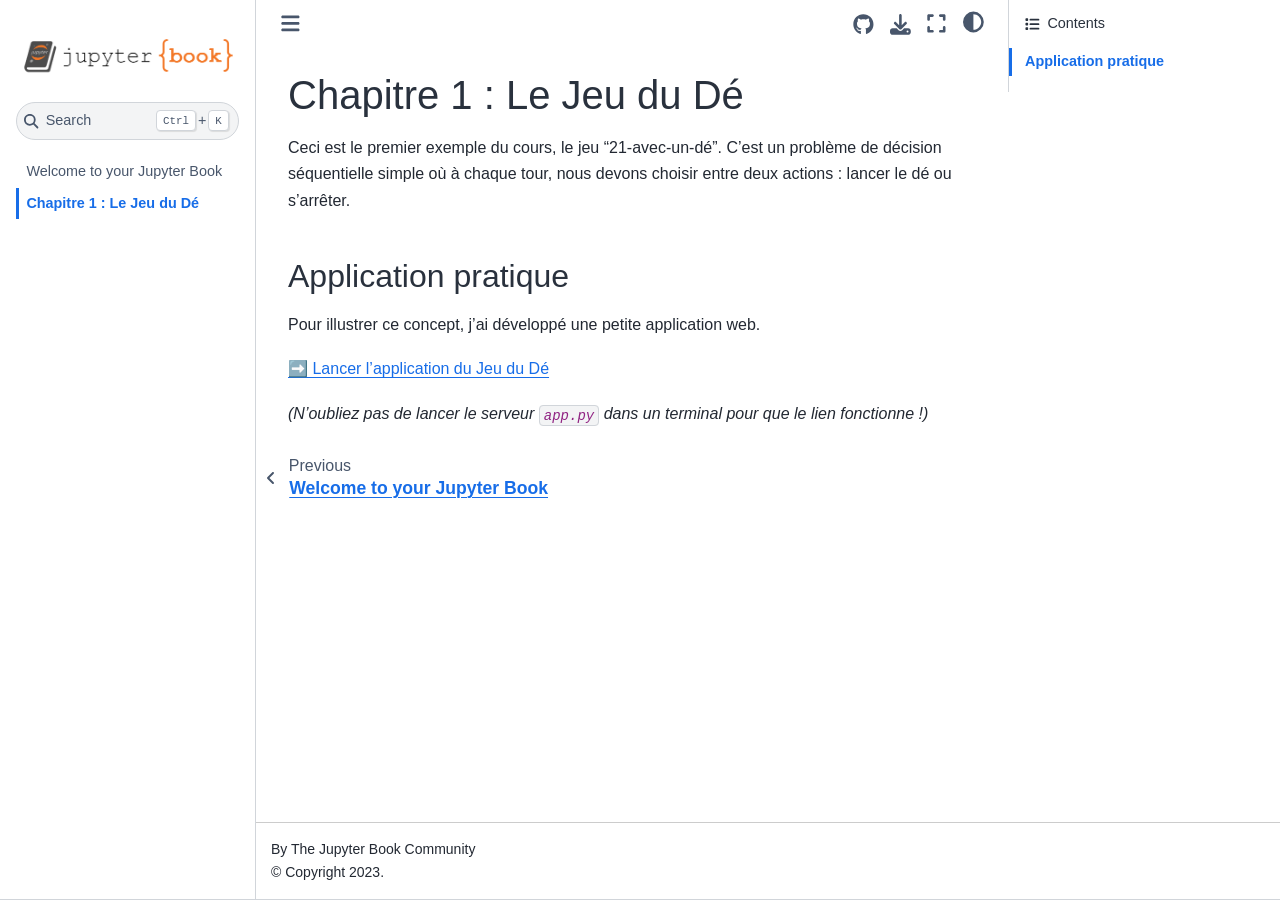
==== jupyter_book/_build/html/ch01_jeu_de.html @ ad7c7693 "Jupyter Book: Configuration et rédaction de l'introduction" ====
<!DOCTYPE html>


<html lang="en" data-content_root="./" >

  <head>
    <meta charset="utf-8" />
    <meta name="viewport" content="width=device-width, initial-scale=1.0" /><meta name="viewport" content="width=device-width, initial-scale=1" />

    <title>Chapitre 1 : Le Jeu du Dé &#8212; My sample book</title>
  
  
  
  <script data-cfasync="false">
    document.documentElement.dataset.mode = localStorage.getItem("mode") || "";
    document.documentElement.dataset.theme = localStorage.getItem("theme") || "";
  </script>
  
  <!-- Loaded before other Sphinx assets -->
  <link href="_static/styles/theme.css?digest=dfe6caa3a7d634c4db9b" rel="stylesheet" />
<link href="_static/styles/bootstrap.css?digest=dfe6caa3a7d634c4db9b" rel="stylesheet" />
<link href="_static/styles/pydata-sphinx-theme.css?digest=dfe6caa3a7d634c4db9b" rel="stylesheet" />

  
  <link href="_static/vendor/fontawesome/6.5.2/css/all.min.css?digest=dfe6caa3a7d634c4db9b" rel="stylesheet" />
  <link rel="preload" as="font" type="font/woff2" crossorigin href="_static/vendor/fontawesome/6.5.2/webfonts/fa-solid-900.woff2" />
<link rel="preload" as="font" type="font/woff2" crossorigin href="_static/vendor/fontawesome/6.5.2/webfonts/fa-brands-400.woff2" />
<link rel="preload" as="font" type="font/woff2" crossorigin href="_static/vendor/fontawesome/6.5.2/webfonts/fa-regular-400.woff2" />

    <link rel="stylesheet" type="text/css" href="_static/pygments.css?v=03e43079" />
    <link rel="stylesheet" type="text/css" href="_static/styles/sphinx-book-theme.css?v=eba8b062" />
    <link rel="stylesheet" type="text/css" href="_static/togglebutton.css?v=13237357" />
    <link rel="stylesheet" type="text/css" href="_static/copybutton.css?v=76b2166b" />
    <link rel="stylesheet" type="text/css" href="_static/mystnb.8ecb98da25f57f5357bf6f572d296f466b2cfe2517ffebfabe82451661e28f02.css?v=6644e6bb" />
    <link rel="stylesheet" type="text/css" href="_static/sphinx-thebe.css?v=4fa983c6" />
    <link rel="stylesheet" type="text/css" href="_static/sphinx-design.min.css?v=95c83b7e" />
  
  <!-- Pre-loaded scripts that we'll load fully later -->
  <link rel="preload" as="script" href="_static/scripts/bootstrap.js?digest=dfe6caa3a7d634c4db9b" />
<link rel="preload" as="script" href="_static/scripts/pydata-sphinx-theme.js?digest=dfe6caa3a7d634c4db9b" />
  <script src="_static/vendor/fontawesome/6.5.2/js/all.min.js?digest=dfe6caa3a7d634c4db9b"></script>

    <script src="_static/documentation_options.js?v=9eb32ce0"></script>
    <script src="_static/doctools.js?v=9a2dae69"></script>
    <script src="_static/sphinx_highlight.js?v=dc90522c"></script>
    <script src="_static/clipboard.min.js?v=a7894cd8"></script>
    <script src="_static/copybutton.js?v=f281be69"></script>
    <script src="_static/scripts/sphinx-book-theme.js?v=887ef09a"></script>
    <script>let toggleHintShow = 'Click to show';</script>
    <script>let toggleHintHide = 'Click to hide';</script>
    <script>let toggleOpenOnPrint = 'true';</script>
    <script src="_static/togglebutton.js?v=4a39c7ea"></script>
    <script>var togglebuttonSelector = '.toggle, .admonition.dropdown';</script>
    <script src="_static/design-tabs.js?v=f930bc37"></script>
    <script>const THEBE_JS_URL = "https://unpkg.com/thebe@0.8.2/lib/index.js"; const thebe_selector = ".thebe,.cell"; const thebe_selector_input = "pre"; const thebe_selector_output = ".output, .cell_output"</script>
    <script async="async" src="_static/sphinx-thebe.js?v=c100c467"></script>
    <script>var togglebuttonSelector = '.toggle, .admonition.dropdown';</script>
    <script>const THEBE_JS_URL = "https://unpkg.com/thebe@0.8.2/lib/index.js"; const thebe_selector = ".thebe,.cell"; const thebe_selector_input = "pre"; const thebe_selector_output = ".output, .cell_output"</script>
    <script>DOCUMENTATION_OPTIONS.pagename = 'ch01_jeu_de';</script>
    <link rel="index" title="Index" href="genindex.html" />
    <link rel="search" title="Search" href="search.html" />
    <link rel="prev" title="Welcome to your Jupyter Book" href="intro.html" />
  <meta name="viewport" content="width=device-width, initial-scale=1"/>
  <meta name="docsearch:language" content="en"/>
  </head>
  
  
  <body data-bs-spy="scroll" data-bs-target=".bd-toc-nav" data-offset="180" data-bs-root-margin="0px 0px -60%" data-default-mode="">

  
  
  <div id="pst-skip-link" class="skip-link d-print-none"><a href="#main-content">Skip to main content</a></div>
  
  <div id="pst-scroll-pixel-helper"></div>
  
  <button type="button" class="btn rounded-pill" id="pst-back-to-top">
    <i class="fa-solid fa-arrow-up"></i>Back to top</button>

  
  <input type="checkbox"
          class="sidebar-toggle"
          id="pst-primary-sidebar-checkbox"/>
  <label class="overlay overlay-primary" for="pst-primary-sidebar-checkbox"></label>
  
  <input type="checkbox"
          class="sidebar-toggle"
          id="pst-secondary-sidebar-checkbox"/>
  <label class="overlay overlay-secondary" for="pst-secondary-sidebar-checkbox"></label>
  
  <div class="search-button__wrapper">
    <div class="search-button__overlay"></div>
    <div class="search-button__search-container">
<form class="bd-search d-flex align-items-center"
      action="search.html"
      method="get">
  <i class="fa-solid fa-magnifying-glass"></i>
  <input type="search"
         class="form-control"
         name="q"
         id="search-input"
         placeholder="Search this book..."
         aria-label="Search this book..."
         autocomplete="off"
         autocorrect="off"
         autocapitalize="off"
         spellcheck="false"/>
  <span class="search-button__kbd-shortcut"><kbd class="kbd-shortcut__modifier">Ctrl</kbd>+<kbd>K</kbd></span>
</form></div>
  </div>

  <div class="pst-async-banner-revealer d-none">
  <aside id="bd-header-version-warning" class="d-none d-print-none" aria-label="Version warning"></aside>
</div>

  
    <header class="bd-header navbar navbar-expand-lg bd-navbar d-print-none">
    </header>
  

  <div class="bd-container">
    <div class="bd-container__inner bd-page-width">
      
      
      
      <div class="bd-sidebar-primary bd-sidebar">
        

  
  <div class="sidebar-header-items sidebar-primary__section">
    
    
    
    
  </div>
  
    <div class="sidebar-primary-items__start sidebar-primary__section">
        <div class="sidebar-primary-item">

  
    
  

<a class="navbar-brand logo" href="intro.html">
  
  
  
  
  
    
    
      
    
    
    <img src="_static/logo.png" class="logo__image only-light" alt="My sample book - Home"/>
    <script>document.write(`<img src="_static/logo.png" class="logo__image only-dark" alt="My sample book - Home"/>`);</script>
  
  
</a></div>
        <div class="sidebar-primary-item">

 <script>
 document.write(`
   <button class="btn search-button-field search-button__button" title="Search" aria-label="Search" data-bs-placement="bottom" data-bs-toggle="tooltip">
    <i class="fa-solid fa-magnifying-glass"></i>
    <span class="search-button__default-text">Search</span>
    <span class="search-button__kbd-shortcut"><kbd class="kbd-shortcut__modifier">Ctrl</kbd>+<kbd class="kbd-shortcut__modifier">K</kbd></span>
   </button>
 `);
 </script></div>
        <div class="sidebar-primary-item"><nav class="bd-links bd-docs-nav" aria-label="Main">
    <div class="bd-toc-item navbar-nav active">
        
        <ul class="nav bd-sidenav bd-sidenav__home-link">
            <li class="toctree-l1">
                <a class="reference internal" href="intro.html">
                    Welcome to your Jupyter Book
                </a>
            </li>
        </ul>
        <ul class="current nav bd-sidenav">
<li class="toctree-l1 current active"><a class="current reference internal" href="#">Chapitre 1 : Le Jeu du Dé</a></li>
</ul>

    </div>
</nav></div>
    </div>
  
  
  <div class="sidebar-primary-items__end sidebar-primary__section">
  </div>
  
  <div id="rtd-footer-container"></div>


      </div>
      
      <main id="main-content" class="bd-main" role="main">
        
        

<div class="sbt-scroll-pixel-helper"></div>

          <div class="bd-content">
            <div class="bd-article-container">
              
              <div class="bd-header-article d-print-none">
<div class="header-article-items header-article__inner">
  
    <div class="header-article-items__start">
      
        <div class="header-article-item"><button class="sidebar-toggle primary-toggle btn btn-sm" title="Toggle primary sidebar" data-bs-placement="bottom" data-bs-toggle="tooltip">
  <span class="fa-solid fa-bars"></span>
</button></div>
      
    </div>
  
  
    <div class="header-article-items__end">
      
        <div class="header-article-item">

<div class="article-header-buttons">





<div class="dropdown dropdown-source-buttons">
  <button class="btn dropdown-toggle" type="button" data-bs-toggle="dropdown" aria-expanded="false" aria-label="Source repositories">
    <i class="fab fa-github"></i>
  </button>
  <ul class="dropdown-menu">
      
      
      
      <li><a href="https://github.com/executablebooks/jupyter-book" target="_blank"
   class="btn btn-sm btn-source-repository-button dropdown-item"
   title="Source repository"
   data-bs-placement="left" data-bs-toggle="tooltip"
>
  

<span class="btn__icon-container">
  <i class="fab fa-github"></i>
  </span>
<span class="btn__text-container">Repository</span>
</a>
</li>
      
      
      
      
      <li><a href="https://github.com/executablebooks/jupyter-book/issues/new?title=Issue%20on%20page%20%2Fch01_jeu_de.html&body=Your%20issue%20content%20here." target="_blank"
   class="btn btn-sm btn-source-issues-button dropdown-item"
   title="Open an issue"
   data-bs-placement="left" data-bs-toggle="tooltip"
>
  

<span class="btn__icon-container">
  <i class="fas fa-lightbulb"></i>
  </span>
<span class="btn__text-container">Open issue</span>
</a>
</li>
      
  </ul>
</div>






<div class="dropdown dropdown-download-buttons">
  <button class="btn dropdown-toggle" type="button" data-bs-toggle="dropdown" aria-expanded="false" aria-label="Download this page">
    <i class="fas fa-download"></i>
  </button>
  <ul class="dropdown-menu">
      
      
      
      <li><a href="_sources/ch01_jeu_de.md" target="_blank"
   class="btn btn-sm btn-download-source-button dropdown-item"
   title="Download source file"
   data-bs-placement="left" data-bs-toggle="tooltip"
>
  

<span class="btn__icon-container">
  <i class="fas fa-file"></i>
  </span>
<span class="btn__text-container">.md</span>
</a>
</li>
      
      
      
      
      <li>
<button onclick="window.print()"
  class="btn btn-sm btn-download-pdf-button dropdown-item"
  title="Print to PDF"
  data-bs-placement="left" data-bs-toggle="tooltip"
>
  

<span class="btn__icon-container">
  <i class="fas fa-file-pdf"></i>
  </span>
<span class="btn__text-container">.pdf</span>
</button>
</li>
      
  </ul>
</div>




<button onclick="toggleFullScreen()"
  class="btn btn-sm btn-fullscreen-button"
  title="Fullscreen mode"
  data-bs-placement="bottom" data-bs-toggle="tooltip"
>
  

<span class="btn__icon-container">
  <i class="fas fa-expand"></i>
  </span>

</button>



<script>
document.write(`
  <button class="btn btn-sm nav-link pst-navbar-icon theme-switch-button" title="light/dark" aria-label="light/dark" data-bs-placement="bottom" data-bs-toggle="tooltip">
    <i class="theme-switch fa-solid fa-sun fa-lg" data-mode="light"></i>
    <i class="theme-switch fa-solid fa-moon fa-lg" data-mode="dark"></i>
    <i class="theme-switch fa-solid fa-circle-half-stroke fa-lg" data-mode="auto"></i>
  </button>
`);
</script>


<script>
document.write(`
  <button class="btn btn-sm pst-navbar-icon search-button search-button__button" title="Search" aria-label="Search" data-bs-placement="bottom" data-bs-toggle="tooltip">
    <i class="fa-solid fa-magnifying-glass fa-lg"></i>
  </button>
`);
</script>
<button class="sidebar-toggle secondary-toggle btn btn-sm" title="Toggle secondary sidebar" data-bs-placement="bottom" data-bs-toggle="tooltip">
    <span class="fa-solid fa-list"></span>
</button>
</div></div>
      
    </div>
  
</div>
</div>
              
              

<div id="jb-print-docs-body" class="onlyprint">
    <h1>Chapitre 1 : Le Jeu du Dé</h1>
    <!-- Table of contents -->
    <div id="print-main-content">
        <div id="jb-print-toc">
            
            <div>
                <h2> Contents </h2>
            </div>
            <nav aria-label="Page">
                <ul class="visible nav section-nav flex-column">
<li class="toc-h2 nav-item toc-entry"><a class="reference internal nav-link" href="#application-pratique">Application pratique</a></li>
</ul>
            </nav>
        </div>
    </div>
</div>

              
                
<div id="searchbox"></div>
                <article class="bd-article">
                  
  <section class="tex2jax_ignore mathjax_ignore" id="chapitre-1-le-jeu-du-de">
<h1>Chapitre 1 : Le Jeu du Dé<a class="headerlink" href="#chapitre-1-le-jeu-du-de" title="Link to this heading">#</a></h1>
<p>Ceci est le premier exemple du cours, le jeu “21-avec-un-dé”. C’est un problème de décision séquentielle simple où à chaque tour, nous devons choisir entre deux actions : lancer le dé ou s’arrêter.</p>
<section id="application-pratique">
<h2>Application pratique<a class="headerlink" href="#application-pratique" title="Link to this heading">#</a></h2>
<p>Pour illustrer ce concept, j’ai développé une petite application web.</p>
<p><a class="reference external" href="http://127.0.0.1:5000">➡️ Lancer l’application du Jeu du Dé</a></p>
<p><em>(N’oubliez pas de lancer le serveur <code class="docutils literal notranslate"><span class="pre">app.py</span></code> dans un terminal pour que le lien fonctionne !)</em></p>
</section>
</section>

    <script type="text/x-thebe-config">
    {
        requestKernel: true,
        binderOptions: {
            repo: "binder-examples/jupyter-stacks-datascience",
            ref: "master",
        },
        codeMirrorConfig: {
            theme: "abcdef",
            mode: "python"
        },
        kernelOptions: {
            name: "python3",
            path: "./."
        },
        predefinedOutput: true
    }
    </script>
    <script>kernelName = 'python3'</script>

                </article>
              

              
              
              
              
                <footer class="prev-next-footer d-print-none">
                  
<div class="prev-next-area">
    <a class="left-prev"
       href="intro.html"
       title="previous page">
      <i class="fa-solid fa-angle-left"></i>
      <div class="prev-next-info">
        <p class="prev-next-subtitle">previous</p>
        <p class="prev-next-title">Welcome to your Jupyter Book</p>
      </div>
    </a>
</div>
                </footer>
              
            </div>
            
            
              
                <div class="bd-sidebar-secondary bd-toc"><div class="sidebar-secondary-items sidebar-secondary__inner">


  <div class="sidebar-secondary-item">
  <div class="page-toc tocsection onthispage">
    <i class="fa-solid fa-list"></i> Contents
  </div>
  <nav class="bd-toc-nav page-toc">
    <ul class="visible nav section-nav flex-column">
<li class="toc-h2 nav-item toc-entry"><a class="reference internal nav-link" href="#application-pratique">Application pratique</a></li>
</ul>
  </nav></div>

</div></div>
              
            
          </div>
          <footer class="bd-footer-content">
            
<div class="bd-footer-content__inner container">
  
  <div class="footer-item">
    
<p class="component-author">
By The Jupyter Book Community
</p>

  </div>
  
  <div class="footer-item">
    

  <p class="copyright">
    
      © Copyright 2023.
      <br/>
    
  </p>

  </div>
  
  <div class="footer-item">
    
  </div>
  
  <div class="footer-item">
    
  </div>
  
</div>
          </footer>
        

      </main>
    </div>
  </div>
  
  <!-- Scripts loaded after <body> so the DOM is not blocked -->
  <script src="_static/scripts/bootstrap.js?digest=dfe6caa3a7d634c4db9b"></script>
<script src="_static/scripts/pydata-sphinx-theme.js?digest=dfe6caa3a7d634c4db9b"></script>

  <footer class="bd-footer">
  </footer>
  </body>
</html>
---- jupyter_book/_build/html/_static/styles/theme.css ----
/* Provided by Sphinx's 'basic' theme, and included in the final set of assets */
@import "../basic.css";
---- jupyter_book/_build/html/_static/styles/pydata-sphinx-theme.css ----
html{--pst-header-height:4rem;--pst-header-article-height:calc(var(--pst-header-height)*2/3);--pst-sidebar-secondary:17rem;--pst-font-size-base:1rem;--pst-font-size-h1:2.5rem;--pst-font-size-h2:2rem;--pst-font-size-h3:1.75rem;--pst-font-size-h4:1.5rem;--pst-font-size-h5:1.25rem;--pst-font-size-h6:1.1rem;--pst-font-size-milli:0.9rem;--pst-sidebar-font-size:0.9rem;--pst-sidebar-font-size-mobile:1.1rem;--pst-sidebar-header-font-size:1.2rem;--pst-sidebar-header-font-weight:600;--pst-admonition-font-weight-heading:600;--pst-font-weight-caption:300;--pst-font-weight-heading:400;--pst-font-family-base-system:-apple-system,"BlinkMacSystemFont","Segoe UI","Helvetica Neue","Arial",sans-serif,"Apple Color Emoji","Segoe UI Emoji","Segoe UI Symbol";--pst-font-family-monospace-system:"SFMono-Regular","Menlo","Consolas","Monaco","Liberation Mono","Lucida Console",monospace;--pst-font-family-base:var(--pst-font-family-base-system);--pst-font-family-heading:var(--pst-font-family-base-system);--pst-font-family-monospace:var(--pst-font-family-monospace-system);--pst-font-size-icon:1.5rem;--pst-icon-check-circle:"";--pst-icon-info-circle:"";--pst-icon-exclamation-triangle:"";--pst-icon-exclamation-circle:"";--pst-icon-times-circle:"";--pst-icon-lightbulb:"";--pst-icon-download:"";--pst-icon-angle-left:"";--pst-icon-angle-right:"";--pst-icon-external-link:"";--pst-icon-search-minus:"";--pst-icon-github:"";--pst-icon-gitlab:"";--pst-icon-share:"";--pst-icon-bell:"";--pst-icon-pencil:"";--pst-breadcrumb-divider:"";--pst-icon-admonition-default:var(--pst-icon-bell);--pst-icon-admonition-note:var(--pst-icon-info-circle);--pst-icon-admonition-attention:var(--pst-icon-exclamation-circle);--pst-icon-admonition-caution:var(--pst-icon-exclamation-triangle);--pst-icon-admonition-warning:var(--pst-icon-exclamation-triangle);--pst-icon-admonition-danger:var(--pst-icon-exclamation-triangle);--pst-icon-admonition-error:var(--pst-icon-times-circle);--pst-icon-admonition-hint:var(--pst-icon-lightbulb);--pst-icon-admonition-tip:var(--pst-icon-lightbulb);--pst-icon-admonition-important:var(--pst-icon-exclamation-circle);--pst-icon-admonition-seealso:var(--pst-icon-share);--pst-icon-admonition-todo:var(--pst-icon-pencil);--pst-icon-versionmodified-default:var(--pst-icon-exclamation-circle);--pst-icon-versionmodified-added:var(--pst-icon-exclamation-circle);--pst-icon-versionmodified-changed:var(--pst-icon-exclamation-circle);--pst-icon-versionmodified-deprecated:var(--pst-icon-exclamation-circle);font-size:var(--pst-font-size-base);scroll-padding-top:calc(var(--pst-header-height) + 1rem)}body{background-color:var(--pst-color-background);color:var(--pst-color-text-base);display:flex;flex-direction:column;font-family:var(--pst-font-family-base);font-weight:400;line-height:1.65;min-height:100vh}body::-webkit-scrollbar-track{background-color:var(--pst-color-background)}p{font-size:1em;margin-bottom:1.15rem}p.rubric{border-bottom:1px solid var(--pst-color-border)}p.centered{text-align:center}a{word-wrap:break-word;color:var(--pst-color-link);text-decoration:underline;text-decoration-thickness:max(1px,.0625rem);text-underline-offset:.1578em}a:hover{color:var(--pst-color-link-hover);text-decoration-skip-ink:none;text-decoration-thickness:max(3px,.1875rem,.12em)}a:active,a:visited{color:var(--pst-color-link)}a:visited:hover{color:var(--pst-color-link-hover)}a.headerlink{color:var(--pst-color-secondary);font-size:.8em;margin-left:.2em;opacity:.7;padding:0 4px;text-decoration:none;transition:all .2s ease-out;user-select:none}a.headerlink:hover{opacity:1}a.github:before,a.gitlab:before{color:var(--pst-color-text-muted);font:var(--fa-font-brands);margin-right:.25rem}a.github:before{content:var(--pst-icon-github)}a.gitlab:before{content:var(--pst-icon-gitlab)}h1,h2,h3,h4,h5,h6{font-family:var(--pst-font-family-heading);font-weight:var(--pst-font-weight-heading);line-height:1.15;margin:2.75rem 0 1.05rem}h1{font-size:var(--pst-font-size-h1);margin-top:0}h1,h2{color:var(--pst-heading-color)}h2{font-size:var(--pst-font-size-h2)}h3{font-size:var(--pst-font-size-h3)}h3,h4{color:var(--pst-heading-color)}h4{font-size:var(--pst-font-size-h4)}h5{font-size:var(--pst-font-size-h5)}h5,h6{color:var(--pst-color-text-base)}h6{font-size:var(--pst-font-size-h6)}.text_small,small{font-size:var(--pst-font-size-milli)}hr{border:0;border-top:1px solid var(--pst-color-border)}code,kbd,pre,samp{font-family:var(--pst-font-family-monospace)}kbd{background-color:var(--pst-color-on-background);color:var(--pst-color-text-muted)}kbd:not(.compound){border:1px solid var(--pst-color-border);box-shadow:1px 1px 1px var(--pst-color-shadow);margin:0 .1rem;padding:.1rem .4rem}code{color:var(--pst-color-inline-code)}pre{background-color:var(--pst-color-surface);border:1px solid var(--pst-color-border);border-radius:.25rem;color:var(--pst-color-text-base);line-height:1.2em;margin:1.5em 0;padding:1rem}pre .linenos{opacity:.8;padding-right:10px}#pst-back-to-top{background-color:var(--pst-color-secondary);border:none;color:var(--pst-color-secondary-text);display:none;left:50vw;position:fixed;top:90vh;transform:translate(-50%);z-index:1080}#pst-back-to-top .fa-arrow-up{margin-inline-end:.5em}#pst-back-to-top:hover{background-color:var(--pst-violet-600);color:var(--pst-color-link-hover);color:var(--pst-color-secondary-text);text-decoration:underline;text-decoration-skip-ink:none;text-decoration-thickness:max(1px,.0625rem);text-decoration-thickness:max(3px,.1875rem,.12em);text-decoration-thickness:1px;text-underline-offset:.1578em}#pst-back-to-top:focus-visible{box-shadow:none;outline:var(--pst-color-accent) solid .1875rem;outline-color:var(--pst-color-secondary);outline-offset:.1875rem}:focus-visible{box-shadow:none;outline:var(--pst-color-accent) solid .1875rem}.skip-link{background-color:var(--pst-color-warning);border-bottom:1px solid var(--pst-color-border);left:0;padding:.5rem;position:fixed;right:0;text-align:center;top:0;transform:translateY(-100%);transition:transform .15s ease-in-out;z-index:1055}.skip-link:focus-within{transform:translateY(0)}.skip-link a{color:var(--pst-color-warning-text)!important}.skip-link a:focus-visible{outline-color:#14181e}.bd-container{display:flex;flex-grow:1;justify-content:center}.bd-container .bd-container__inner{display:flex}.bd-page-width{width:100%}@media(min-width:960px){.bd-page-width{max-width:88rem}}.pst-async-banner-revealer{height:0;overflow:hidden;transition:height .3s ease-in-out}@media(prefers-reduced-motion){.pst-async-banner-revealer{transition:none}}#bd-header-version-warning,.bd-header-announcement{align-items:center;display:flex;justify-content:center;min-height:3rem;padding:.5rem 12.5%;position:relative;text-align:center;width:100%}@media(max-width:959.98px){#bd-header-version-warning,.bd-header-announcement{padding:.5rem 2%}}#bd-header-version-warning p,.bd-header-announcement p{font-weight:700;margin:0}#bd-header-version-warning a,.bd-header-announcement a{color:var(--pst-color-inline-code-links)}#bd-header-version-warning .pst-button-link-to-stable-version,.bd-header-announcement .pst-button-link-to-stable-version{background-color:var(--pst-color-danger);border-color:var(--pst-color-danger);border-radius:.25rem;box-shadow:0 .2rem .5rem var(--pst-color-shadow),0 0 .0625rem var(--pst-color-shadow)!important;color:var(--pst-color-danger-text)}#bd-header-version-warning .pst-button-link-to-stable-version:hover,.bd-header-announcement .pst-button-link-to-stable-version:hover{background-color:var(--pst-color-danger-highlight);border-color:var(--pst-color-danger-highlight);color:var(--pst-color-danger-text)}#bd-header-version-warning .pst-button-link-to-stable-version:focus-visible,.bd-header-announcement .pst-button-link-to-stable-version:focus-visible{outline:.1875rem solid var(--pst-color-danger);outline-offset:.1875rem}.bd-header-announcement{background-color:var(--pst-color-secondary-bg)}#bd-header-version-warning{background-color:var(--pst-color-danger-bg)}.bd-main{display:flex;flex-direction:column;flex-grow:1;min-width:0}.bd-main .bd-content{display:flex;height:100%;justify-content:center}.bd-main .bd-content .bd-article-container{display:flex;flex-direction:column;justify-content:start;max-width:60em;overflow-x:auto;padding:1rem;width:100%}@media(min-width:1200px){.bd-main .bd-content .bd-article-container .bd-article{padding-left:2rem;padding-top:1.5rem}}.bd-footer{border-top:1px solid var(--pst-color-border);width:100%}.bd-footer .bd-footer__inner{display:flex;flex-grow:1;margin:auto;padding:1rem}.bd-footer .footer-items__center,.bd-footer .footer-items__end,.bd-footer .footer-items__start{display:flex;flex-direction:column;flex-grow:1;gap:.5rem;justify-content:center}.bd-footer .footer-items__center{text-align:center}.bd-footer .footer-items__end{text-align:end}.bd-footer .footer-item p{margin-bottom:0}.bd-footer-article{margin-top:auto}.bd-footer-article .footer-article-items{display:flex;flex-direction:column}.bd-footer-content .footer-content-items{display:flex;flex-direction:column;margin-top:auto}.bd-header{background-color:var(--pst-color-on-background)!important;box-shadow:0 .125rem .25rem 0 var(--pst-color-shadow);justify-content:center;max-width:100vw;padding:0;position:sticky;top:0;width:100%;z-index:1030}.bd-header .bd-header__inner{align-items:center;display:flex;height:fit-content;padding-left:1rem;padding-right:1rem}.bd-header :focus-visible{border-radius:.125rem}.bd-header .navbar-item{align-items:center;display:flex;height:var(--pst-header-height);max-height:var(--pst-header-height)}.bd-header .navbar-header-items{display:none;flex-shrink:1}@media(min-width:960px){.bd-header .navbar-header-items{display:inherit;flex-grow:1;padding:0 0 0 .5rem}}.bd-header .navbar-header-items__center,.bd-header .navbar-header-items__end,.bd-header .navbar-header-items__start{align-items:center;display:flex;flex-flow:wrap;row-gap:0}.bd-header .navbar-header-items__center,.bd-header .navbar-header-items__end{column-gap:1rem}.bd-header .navbar-header-items__start{flex-shrink:0;gap:.5rem;margin-right:auto}.bd-header .navbar-header-items__end{justify-content:end}.bd-header ul.navbar-nav{display:flex}@media(min-width:960px){.bd-header ul.navbar-nav{align-items:baseline}}.bd-header ul.navbar-nav>li.nav-item{margin-inline:2px}.bd-header ul.navbar-nav>li.nav-item>.nav-link{color:var(--pst-color-text-muted);padding-inline:6px;position:relative}.bd-header ul.navbar-nav>li.nav-item>.nav-link:before{background-color:transparent;content:"";display:block;inset:0;bottom:calc(max(3px, .1875rem, .12em)*-1);margin:max(3px,.1875rem,.12em) 0;position:absolute}.bd-header ul.navbar-nav>li.nav-item>.nav-link:hover{color:var(--pst-color-secondary);text-decoration:none}.bd-header ul.navbar-nav>li.nav-item>.nav-link:hover:before{border-bottom:max(3px,.1875rem,.12em) solid var(--pst-color-secondary)}.bd-header ul.navbar-nav>li.nav-item>.nav-link:focus-visible{box-shadow:none;outline:3px solid var(--pst-color-accent);outline-offset:3px}.bd-header ul.navbar-nav>li.nav-item.current>.nav-link{color:var(--pst-color-primary)}.bd-header ul.navbar-nav>li.nav-item.current>.nav-link:before{border-bottom:3px solid var(--pst-color-primary)}.bd-header ul.navbar-nav>li.nav-item.dropdown{margin-inline:4px}.bd-header ul.navbar-nav>li.nav-item.dropdown button{padding-inline:8px}.bd-header ul.navbar-nav>li.nav-item.dropdown>.dropdown-toggle{border-radius:.125rem;color:var(--pst-color-text-muted)}.bd-header ul.navbar-nav>li.nav-item.dropdown>.dropdown-toggle:focus-visible{box-shadow:0 0 0 .1875rem var(--pst-color-accent)}.bd-header ul.navbar-nav>li.nav-item.dropdown>.dropdown-toggle:hover{box-shadow:0 0 0 .1875rem var(--pst-color-link-hover);color:var(--pst-color-text-base);text-decoration:none}.bd-header ul.navbar-nav li a.nav-link.dropdown-item{color:var(--pst-color-text-muted);text-decoration:none}.bd-header ul.navbar-nav li a.nav-link.dropdown-item:hover{color:var(--pst-color-link-hover);text-decoration:underline;text-decoration-skip-ink:none;text-decoration-thickness:max(1px,.0625rem);text-decoration-thickness:max(3px,.1875rem,.12em);text-underline-offset:.1578em}.bd-header ul.navbar-nav .dropdown button{border:none;display:unset}.bd-header ul.navbar-nav .dropdown button:hover{color:var(--pst-color-link-hover);text-decoration:underline;text-decoration-skip-ink:none;text-decoration-thickness:max(1px,.0625rem);text-decoration-thickness:max(3px,.1875rem,.12em);text-underline-offset:.1578em}.bd-header ul.navbar-nav .dropdown .dropdown-menu{background-color:var(--pst-color-on-background);border:1px solid var(--pst-color-border);box-shadow:0 0 .3rem .1rem var(--pst-color-shadow);margin:.5rem 0;min-width:20rem;padding:.5rem 0;z-index:1070}.bd-header ul.navbar-nav .dropdown .dropdown-menu .dropdown-item{padding:.25rem 1.5rem}.bd-header ul.navbar-nav .dropdown .dropdown-menu .dropdown-item:focus:not(:hover,:active){background-color:inherit}.bd-header ul.navbar-nav .dropdown .dropdown-menu .dropdown-item:focus-visible{z-index:10}.bd-header ul.navbar-nav .dropdown .dropdown-menu:not(.show){display:none}.bd-header button.sidebar-toggle{background-color:inherit;color:var(--pst-color-muted);font-size:var(--pst-font-size-icon);margin-bottom:0;padding:.5rem}.bd-header button.primary-toggle{margin-right:1rem}@media(min-width:960px){.bd-header button.primary-toggle{display:none}}.bd-header button.secondary-toggle{margin-left:1rem}@media(min-width:1200px){.bd-header button.secondary-toggle{display:none}}@media(min-width:960px){.navbar-center-items .navbar-item{display:inline-block}}.nav-link{transition:none}.nav-link:hover{color:var(--pst-color-link-hover);text-decoration:underline;text-decoration-skip-ink:none;text-decoration-thickness:max(1px,.0625rem);text-decoration-thickness:max(3px,.1875rem,.12em);text-underline-offset:.1578em}.nav-link.nav-external:after{content:var(--pst-icon-external-link);font:var(--fa-font-solid);font-size:.75em;margin-left:.3em}.bd-navbar-elements li.nav-item i{font-size:.7rem;padding-left:2px;vertical-align:middle}.navbar-persistent--mobile{margin-left:auto}@media(min-width:960px){.navbar-persistent--mobile{display:none}}.navbar-persistent--container{display:none}@media(min-width:960px){.navbar-persistent--container{display:flex}}.header-article__inner{display:flex;padding:0 .5rem}.header-article__inner .header-article-item{height:var(--pst-header-article-height);min-height:var(--pst-header-article-height)}.header-article__inner .header-article-items__end,.header-article__inner .header-article-items__start{align-items:start;display:flex;gap:.5rem}.header-article__inner .header-article-items__end{margin-left:auto}.bd-sidebar-primary{background-color:var(--pst-color-background);border-right:1px solid var(--pst-color-border);display:flex;flex:0 0 auto;flex-direction:column;font-size:var(--pst-sidebar-font-size-mobile);gap:1rem;max-height:calc(100vh - var(--pst-header-height));overflow-y:auto;padding:2rem 1rem 1rem;position:sticky;top:var(--pst-header-height);width:25%}@media(min-width:960px){.bd-sidebar-primary{font-size:var(--pst-sidebar-font-size)}}.bd-sidebar-primary :focus-visible{border-radius:.125rem}.bd-sidebar-primary .nav-link{font-size:var(--pst-sidebar-font-size-mobile)}.bd-sidebar-primary.no-sidebar{border-right:0}@media(min-width:960px){.bd-sidebar-primary.hide-on-wide{display:none}}.bd-sidebar-primary h1,.bd-sidebar-primary h2,.bd-sidebar-primary h3,.bd-sidebar-primary h4{color:var(--pst-color-text-base)}.bd-sidebar-primary .sidebar-primary-items__end .sidebar-primary-item,.bd-sidebar-primary .sidebar-primary-items__start .sidebar-primary-item{padding:.5rem 0}.bd-sidebar-primary .sidebar-header-items{display:flex;flex-direction:column}.bd-sidebar-primary .sidebar-header-items .sidebar-header-items__title{color:var(--pst-color-text-base);font-size:var(--pst-sidebar-header-font-size);font-weight:var(--pst-sidebar-header-font-weight);margin-bottom:.5rem}.bd-sidebar-primary .sidebar-header-items .nav-item.dropdown button{display:none}.bd-sidebar-primary .sidebar-header-items .nav-item.dropdown .dropdown-menu{background-color:inherit;border:none;display:flex;flex-direction:column;font-size:inherit;margin:0;padding:0}.bd-sidebar-primary .sidebar-header-items .nav-item.dropdown .dropdown-menu .dropdown-item:focus,.bd-sidebar-primary .sidebar-header-items .nav-item.dropdown .dropdown-menu .dropdown-item:hover{background-color:unset}.bd-sidebar-primary .sidebar-header-items .bd-navbar-elements .nav-link:focus-visible{box-shadow:none;outline:var(--pst-color-accent) solid .1875rem;outline-offset:.1875rem}.bd-sidebar-primary .sidebar-header-items .sidebar-header-items__center{display:flex;flex-direction:column}.bd-sidebar-primary .sidebar-header-items .sidebar-header-items__end{align-items:center;display:flex;gap:1rem}@media(min-width:960px){.bd-sidebar-primary .sidebar-header-items{display:none}}.bd-sidebar-primary .sidebar-primary-items__start{border-top:1px solid var(--pst-color-border)}@media(min-width:960px){.bd-sidebar-primary .sidebar-primary-items__start{border-top:none}}.bd-sidebar-primary .sidebar-primary-items__end{margin-bottom:1em;margin-top:auto}.bd-sidebar-primary .list-caption{list-style:none;padding-left:0}.bd-sidebar-primary .list-caption li.toctree-l0.has-children>details>summary{align-items:baseline;display:flex;height:auto;justify-content:space-between;position:relative;width:auto}.bd-sidebar-primary .list-caption li.toctree-l0.has-children>details>summary .toctree-toggle{flex:0 0 auto}.bd-sidebar-primary .list-caption li.toctree-l0.has-children>details>summary .toctree-toggle .fa-chevron-down{font-size:1rem}.bd-sidebar-primary li.has-children{position:relative}.bd-sidebar-primary li.has-children .caption,.bd-sidebar-primary li.has-children>.reference{margin-right:calc(30px + .1875rem);padding-top:.25rem}.bd-sidebar-primary li.has-children>details>summary{list-style:none}.bd-sidebar-primary li.has-children>details>summary::-webkit-details-marker{display:none}.bd-sidebar-primary li.has-children>details>summary:focus-visible{outline:none}.bd-sidebar-primary li.has-children>details>summary:focus-visible>.toctree-toggle{outline:var(--pst-color-accent) solid .1875rem;outline-offset:-.1875rem}.bd-sidebar-primary li.has-children>details>summary .toctree-toggle{align-items:center;cursor:pointer;display:inline-flex;height:30px;justify-content:center;position:absolute;right:0;top:0;width:30px}.bd-sidebar-primary li.has-children>details>summary .toctree-toggle .fa-chevron-down{font-size:.75rem}.bd-sidebar-primary li.has-children>details[open]>summary .fa-chevron-down{transform:rotate(180deg)}nav.bd-links{margin-right:-1rem}@media(min-width:960px){nav.bd-links{display:block}}nav.bd-links ul{display:block;list-style:none}nav.bd-links ul ul{padding:0 0 0 1rem}nav.bd-links li>a{box-shadow:none;color:var(--pst-color-text-muted);display:block;margin-right:.1875rem;padding:.25rem .65rem;text-decoration:none}nav.bd-links li>a:hover{background-color:transparent;text-decoration:underline;text-decoration-skip-ink:none;text-decoration-thickness:max(3px,.1875rem,.12em)}nav.bd-links li>a:active,nav.bd-links li>a:hover{color:var(--pst-color-link-hover)}nav.bd-links li>a:focus-visible{box-shadow:0 0 0 .1875rem var(--pst-color-accent);outline:none;z-index:10}nav.bd-links li>a.reference.external:after{content:var(--pst-icon-external-link);font:var(--fa-font-solid);font-size:.75em;margin-left:.3em}nav.bd-links .current>a{background-color:transparent;box-shadow:inset max(3px,.1875rem,.12em) 0 0 var(--pst-color-primary);color:var(--pst-color-primary);font-weight:600}nav.bd-links .current>a:focus-visible{box-shadow:inset max(3px,.1875rem,.12em) 0 0 var(--pst-color-primary),0 0 0 .1875rem var(--pst-color-accent);outline:none}nav.bd-links p.bd-links__title{font-size:var(--pst-sidebar-header-font-size)}nav.bd-links p.bd-links__title,nav.bd-links p.caption{font-weight:var(--pst-sidebar-header-font-weight);margin-bottom:.5rem}nav.bd-links p.caption{color:var(--pst-color-text-base);font-size:var(--pst-sidebar-font-size-mobile);margin-top:1.25rem;position:relative}nav.bd-links p.caption:first-child{margin-top:0}@media(min-width:960px){nav.bd-links p.caption{font-size:var(--pst-sidebar-font-size)}}.bd-sidebar-secondary{background-color:var(--pst-color-background);display:flex;flex-direction:column;flex-shrink:0;font-size:var(--pst-sidebar-font-size-mobile);max-height:calc(100vh - var(--pst-header-height));order:2;overflow-y:auto;padding:2rem 1rem 1rem;position:sticky;top:var(--pst-header-height);width:var(--pst-sidebar-secondary)}@media(min-width:1200px){.bd-sidebar-secondary{font-size:var(--pst-sidebar-font-size)}}.sidebar-secondary-item{padding:.5rem}@media(min-width:1200px){.sidebar-secondary-item{border-left:1px solid var(--pst-color-border);padding-left:1rem}}.sidebar-secondary-item i{padding-right:.5rem}input.sidebar-toggle{display:none}label.overlay{background-color:#000;height:0;left:0;opacity:.5;position:fixed;top:0;transition:opacity .2s ease-out;width:0;z-index:1050}input#pst-primary-sidebar-checkbox:checked+label.overlay.overlay-primary,input#pst-secondary-sidebar-checkbox:checked+label.overlay.overlay-secondary{height:100vh;width:100vw}input#pst-primary-sidebar-checkbox:checked~.bd-container .bd-sidebar-primary{margin-left:0;visibility:visible}input#pst-secondary-sidebar-checkbox:checked~.bd-container .bd-sidebar-secondary{margin-right:0;visibility:visible}@media(min-width:960px){.sidebar-toggle.primary-toggle{display:none}input#pst-primary-sidebar-checkbox:checked+label.overlay.overlay-primary{height:0;width:0}.bd-sidebar-primary{margin-left:0;visibility:visible}}@media(max-width:959.98px){.bd-sidebar-primary{flex-grow:.75;height:100vh;left:0;margin-left:-75%;max-height:100vh;max-width:350px;position:fixed;top:0;transition:visibility .2s ease-out,margin .2s ease-out;visibility:hidden;width:75%;z-index:1055}}@media(max-width:1199.98px){.bd-sidebar-secondary{flex-grow:.75;height:100vh;margin-right:-75%;max-height:100vh;max-width:350px;position:fixed;right:0;top:0;transition:visibility .2s ease-out,margin .2s ease-out;visibility:hidden;width:75%;z-index:1055}}ul.bd-breadcrumbs{display:flex;flex-wrap:wrap;font-size:.8rem;list-style:none;padding-left:0}ul.bd-breadcrumbs li.breadcrumb-item{align-items:center;display:flex;font-weight:700}ul.bd-breadcrumbs li.breadcrumb-item a{color:var(--pst-color-text-muted);text-decoration:none}ul.bd-breadcrumbs li.breadcrumb-item a:hover{color:var(--pst-color-link-hover);text-decoration:underline;text-decoration-skip-ink:none;text-decoration-thickness:max(1px,.0625rem);text-decoration-thickness:max(3px,.1875rem,.12em);text-underline-offset:.1578em}ul.bd-breadcrumbs li.breadcrumb-item:not(.breadcrumb-home):before{color:var(--pst-color-text-muted);content:var(--pst-breadcrumb-divider);font:var(--fa-font-solid);font-size:.8rem;padding:0 .5rem}html .pst-navbar-icon{align-items:center;border:none;border-radius:0;box-sizing:border-box;color:var(--pst-color-text-muted);display:flex;font-size:1rem;height:2.15rem;justify-content:center;line-height:1.65;min-height:24px;min-width:24px;padding:.25rem 0;position:relative}html .pst-navbar-icon:before{background-color:transparent;content:"";display:block;inset:0;bottom:calc(max(3px, .1875rem, .12em)*-1);margin:max(3px,.1875rem,.12em) 0;position:absolute}html .pst-navbar-icon:hover{color:var(--pst-color-secondary);text-decoration:none}html .pst-navbar-icon:hover:before{border-bottom:max(3px,.1875rem,.12em) solid var(--pst-color-secondary)}html .pst-navbar-icon:focus-visible{box-shadow:none;outline:3px solid var(--pst-color-accent);outline-offset:3px}ul.navbar-icon-links{align-items:center;column-gap:1rem;display:flex;flex-flow:row wrap;justify-content:space-evenly;list-style:none;margin-bottom:0;padding-left:0}ul.navbar-icon-links i.fa-brands,ul.navbar-icon-links i.fa-regular,ul.navbar-icon-links i.fa-solid{font-size:var(--pst-font-size-icon);font-style:normal;vertical-align:middle}ul.navbar-icon-links i.fa-square-twitter:before{color:#55acee}ul.navbar-icon-links i.fa-square-gitlab:before{color:#548}ul.navbar-icon-links i.fa-bitbucket:before{color:#0052cc}ul.navbar-icon-links img.icon-link-image{border-radius:.2rem;height:1.5em}ul.navbar-icon-links .fa-pydata{stroke:var(--pst-color-background);stroke-linejoin:round;stroke-width:.35}.navbar-brand{align-items:center;display:flex;flex-shrink:0;gap:.5rem;height:var(--pst-header-height);margin:0;max-height:var(--pst-header-height);padding:.5rem 0;position:relative;width:auto}.navbar-brand p{color:var(--pst-color-text-base);margin-bottom:0}.navbar-brand img{height:100%;max-width:100%;width:auto}.navbar-brand:hover,.navbar-brand:visited:hover{color:var(--pst-color-link-hover);color:var(--pst-color-text-base);text-decoration:underline;text-decoration-skip-ink:none;text-decoration-thickness:max(1px,.0625rem);text-decoration-thickness:max(3px,.1875rem,.12em);text-underline-offset:.1578em}ul.navbar-nav ul{padding:0 0 0 1rem}ul.navbar-nav li{display:flex;flex-direction:column}ul.navbar-nav li a{align-items:center;color:var(--pst-color-text-muted);display:flex;height:100%;padding-bottom:.25rem;padding-top:.25rem;text-decoration:none}ul.navbar-nav li a:hover{color:var(--pst-color-link-hover);text-decoration:underline;text-decoration-skip-ink:none;text-decoration-thickness:max(1px,.0625rem);text-decoration-thickness:max(3px,.1875rem,.12em);text-underline-offset:.1578em}.page-toc .section-nav{border-bottom:none;padding-left:0}.page-toc .section-nav ul{padding-left:1rem}.page-toc .nav-link{font-size:var(--pst-sidebar-font-size-mobile)}@media(min-width:1200px){.page-toc .nav-link{font-size:var(--pst-sidebar-font-size)}}.page-toc .onthispage{color:var(--pst-color-text-base);font-weight:var(--pst-sidebar-header-font-weight);margin-bottom:.5rem}.prev-next-area{width:100%}.prev-next-area p{color:var(--pst-color-text-muted);line-height:1.3em;margin:0 .3em}.prev-next-area i{font-size:1.2em}.prev-next-area a{align-items:center;border:none;color:var(--pst-color-text-muted);display:flex;max-width:45%;overflow-x:hidden;padding:10px;text-decoration:none}.prev-next-area a p.prev-next-title{word-wrap:break-word;color:var(--pst-color-link);font-size:1.1em;font-weight:var(--pst-admonition-font-weight-heading);text-decoration:underline;text-decoration-thickness:max(1px,.0625rem);text-underline-offset:.1578em}.prev-next-area a p.prev-next-title:hover{color:var(--pst-color-link-hover);text-decoration-skip-ink:none;text-decoration-thickness:max(3px,.1875rem,.12em)}.prev-next-area a p.prev-next-title:active,.prev-next-area a p.prev-next-title:visited{color:var(--pst-color-link)}.prev-next-area a p.prev-next-title:visited:hover{color:var(--pst-color-link-hover)}.prev-next-area a:hover p.prev-next-title,.prev-next-area a:visited:hover p.prev-next-title{color:var(--pst-color-link-hover);text-decoration:underline;text-decoration-skip-ink:none;text-decoration-thickness:max(1px,.0625rem);text-decoration-thickness:max(3px,.1875rem,.12em);text-underline-offset:.1578em}.prev-next-area a .prev-next-info{flex-direction:column;margin:0 .5em}.prev-next-area a .prev-next-info .prev-next-subtitle{text-transform:capitalize}.prev-next-area a.left-prev{float:left}.prev-next-area a.right-next{float:right}.prev-next-area a.right-next div.prev-next-info{text-align:right}.bd-search{border:1px solid var(--pst-color-border);border-radius:.25rem;color:var(--pst-color-text-base);gap:.5rem;padding-left:.5rem;position:relative}.bd-search,.bd-search:active{background-color:var(--pst-color-background)}.bd-search:active{color:var(--pst-color-text-muted)}.bd-search .icon{color:var(--pst-color-border);left:25px;position:absolute}.bd-search .fa-solid.fa-magnifying-glass{color:var(--pst-color-text-muted);left:calc(1.25rem - .35em);position:absolute}.bd-search input::placeholder{color:var(--pst-color-text-muted)}.bd-search input::-webkit-search-cancel-button,.bd-search input::-webkit-search-decoration{appearance:none}.bd-search .search-button__kbd-shortcut{color:var(--pst-color-border);display:flex;position:absolute;right:.5rem}.form-control{background-color:var(--pst-color-background);color:var(--pst-color-text-base)}.form-control:focus,.form-control:focus-visible{background-color:var(--pst-color-background);border:none;color:var(--pst-color-text-muted)}.search-button i{font-size:1.3rem}.search-button__overlay,.search-button__search-container{display:none}.search-button__wrapper.show .search-button__search-container{display:flex;left:50%;margin-top:.5rem;max-width:800px;position:fixed;right:1rem;top:30%;transform:translate(-50%,-50%);width:90%;z-index:1055}.search-button__wrapper.show .search-button__overlay{background-color:#000;display:flex;height:100%;left:0;opacity:.5;position:fixed;top:0;width:100%;z-index:1050}.search-button__wrapper.show form.bd-search{flex-grow:1;padding-bottom:0;padding-top:0}.search-button__wrapper.show input,.search-button__wrapper.show svg{font-size:var(--pst-font-size-icon)}.search-button-field{align-items:center;background-color:var(--pst-color-surface);border:1px solid var(--pst-color-border);border-radius:1.5em;color:var(--pst-color-text-muted);display:inline-flex;padding:.5em}.search-button-field:hover{box-shadow:0 0 0 .1875rem var(--pst-color-link-hover)}.search-button-field:focus-visible{border-radius:1.5em}.search-button-field .search-button__default-text{font-size:var(--bs-nav-link-font-size);font-weight:var(--bs-nav-link-font-weight);margin-left:.5em;margin-right:.5em}.search-button-field .kbd-shortcut__modifier{font-size:.75em}.search-button-field>*{align-items:center}.search-button-field>:not(svg){display:none}@media(min-width:960px){.search-button-field>:not(svg){display:flex}}div#searchbox p.highlight-link{box-shadow:0 .2rem .5rem var(--pst-color-shadow),0 0 .0625rem var(--pst-color-shadow)!important;margin:1rem 0;width:fit-content}@media(min-width:1200px){div#searchbox p.highlight-link{margin-left:2rem}}div#searchbox p.highlight-link a{background-color:var(--pst-color-primary);border-radius:.25rem;color:var(--pst-color-primary-text);font-size:1.25rem;padding:.75rem;text-decoration:none;transition:box-shadow .25s ease-out}div#searchbox p.highlight-link a:hover{box-shadow:inset 0 0 50px 50px rgba(0,0,0,.25)}div#searchbox p.highlight-link a:before{color:unset;content:var(--pst-icon-search-minus);font:var(--fa-font-solid);margin-right:.5rem}.theme-switch-button .theme-switch{display:none}.theme-switch-button .theme-switch:active{color:var(--pst-color-link-hover);text-decoration:none}.theme-switch-button .theme-switch .fa-lg{aspect-ratio:1/1}html[data-mode=auto] .theme-switch-button .theme-switch[data-mode=auto],html[data-mode=dark] .theme-switch-button .theme-switch[data-mode=dark],html[data-mode=light] .theme-switch-button .theme-switch[data-mode=light]{display:inline}button.btn.version-switcher__button{border-color:var(--pst-color-border);color:var(--pst-color-text-base);margin-bottom:1em}@media(min-width:960px){button.btn.version-switcher__button{margin-bottom:unset}}button.btn.version-switcher__button:hover{border-color:transparent;box-shadow:0 0 0 .1875rem var(--pst-color-secondary)}button.btn.version-switcher__button:active{border-color:var(--pst-color-border);color:var(--pst-color-text-base)}button.btn.version-switcher__button:focus-visible{border-color:transparent}.version-switcher__menu{border-color:var(--pst-color-border);border-radius:var(--bs-dropdown-border-radius)}.version-switcher__menu a.list-group-item{background-color:var(--pst-color-on-background);color:var(--pst-color-text-base);padding:.75rem 1.25rem}.version-switcher__menu a.list-group-item:not(:last-child){border-bottom:1px solid var(--pst-color-border)}.version-switcher__menu a.list-group-item:hover{background-color:var(--pst-color-surface);color:var(--pst-color-link-hover);text-decoration:underline;text-decoration-skip-ink:none;text-decoration-thickness:max(1px,.0625rem);text-decoration-thickness:max(3px,.1875rem,.12em);text-underline-offset:.1578em}.version-switcher__menu a.list-group-item.active{box-shadow:inset max(3px,.1875rem,.12em) 0 0 var(--pst-color-primary);color:var(--pst-color-primary);font-weight:600;position:relative;z-index:1}.version-switcher__menu a.list-group-item.active:focus-visible{box-shadow:inset max(3px,.1875rem,.12em) 0 0 var(--pst-color-primary),0 0 0 .1875rem var(--pst-color-accent);outline:none}.version-switcher__menu a.list-group-item.active span:before{content:"";height:100%;left:0;position:absolute;top:0;width:100%;z-index:-1}.version-switcher__menu a.list-group-item:focus-visible{z-index:10}.version-switcher__menu,button.version-switcher__button{box-sizing:border-box;font-size:1.1em;min-height:24px;min-width:24px;z-index:1055}@media(min-width:960px){.version-switcher__menu,button.version-switcher__button{font-size:unset}}nav.page-toc{margin-bottom:1rem}.bd-toc .nav .nav{display:none}.bd-toc .nav .nav.visible,.bd-toc .nav>.active>ul,.toc-entry{display:block}.toc-entry a.nav-link,.toc-entry a>code{color:var(--pst-color-text-muted)}.toc-entry a.nav-link{display:block;margin-left:-1rem;padding:.125rem 0 .125rem 1rem;text-decoration:none}.toc-entry a.nav-link:hover{background-color:transparent;text-decoration:underline;text-decoration-skip-ink:none;text-decoration-thickness:max(3px,.1875rem,.12em)}.toc-entry a.nav-link:active,.toc-entry a.nav-link:hover{color:var(--pst-color-link-hover)}.toc-entry a.nav-link:focus-visible{box-shadow:0 0 0 .1875rem var(--pst-color-accent);outline:none;z-index:10}.toc-entry a.nav-link.active{background-color:transparent;box-shadow:inset max(3px,.1875rem,.12em) 0 0 var(--pst-color-primary);color:var(--pst-color-primary);font-weight:600}.toc-entry a.nav-link.active:focus-visible{box-shadow:inset max(3px,.1875rem,.12em) 0 0 var(--pst-color-primary),0 0 0 .1875rem var(--pst-color-accent);outline:none}.toc-entry a.nav-link.active:hover{color:var(--pst-color-link-hover)}.toc-entry a.nav-link:focus-visible{border-radius:.125rem}div.deprecated,div.versionadded,div.versionchanged{background-color:var(--pst-color-on-background);border-left:.2rem solid;border-color:var(--pst-color-info);border-radius:.25rem;box-shadow:0 .2rem .5rem var(--pst-color-shadow),0 0 .0625rem var(--pst-color-shadow)!important;break-inside:avoid;margin:1.5625em auto;overflow:hidden;padding:0 .6rem;page-break-inside:avoid;position:relative;vertical-align:middle}div.deprecated>p,div.versionadded>p,div.versionchanged>p{margin-bottom:.6rem;margin-top:.6rem}div.versionadded{background-color:var(--pst-color-success-bg);border-color:var(--pst-color-success)}div.versionchanged{background-color:var(--pst-color-warning-bg);border-color:var(--pst-color-warning)}div.deprecated{background-color:var(--pst-color-danger-bg);border-color:var(--pst-color-danger)}span.versionmodified{font-weight:600}span.versionmodified:before{color:var(--pst-color-info);content:var(--pst-icon-versionmodified-default);font:var(--fa-font-solid);margin-right:.6rem}span.versionmodified.added:before{color:var(--pst-color-success);content:var(--pst-icon-versionmodified-added)}span.versionmodified.changed:before{color:var(--pst-color-warning);content:var(--pst-icon-versionmodified-changed)}span.versionmodified.deprecated:before{color:var(--pst-color-danger);content:var(--pst-icon-versionmodified-deprecated)}.sidebar-indices-items{border-top:1px solid var(--pst-color-border);display:flex;flex-direction:column}@media(min-width:960px){.sidebar-indices-items{border-top:none}}.sidebar-indices-items .sidebar-indices-items__title{color:var(--pst-color-text-base);font-size:var(--pst-sidebar-header-font-size);font-weight:var(--pst-sidebar-header-font-weight);margin-bottom:.5rem}.sidebar-indices-items ul.indices-link{list-style:none;margin-right:-1rem;padding:0}.sidebar-indices-items ul.indices-link li>a{color:var(--pst-color-text-muted);display:block;padding:.25rem 0}.sidebar-indices-items ul.indices-link li>a:hover{background-color:transparent;color:var(--pst-color-primary);text-decoration:none}.bd-sidebar-primary div#rtd-footer-container{bottom:-1rem;margin:-1rem;position:sticky}.bd-sidebar-primary div#rtd-footer-container .rst-versions.rst-badge{font-family:var(--pst-font-family-base);font-size:.9em;max-width:unset;position:unset}.bd-sidebar-primary div#rtd-footer-container .rst-versions.rst-badge .rst-current-version{align-items:center;background-color:var(--pst-color-background);border-top:1px solid var(--pst-color-border);color:var(--pst-color-success);display:flex;gap:.2rem;height:2.5rem;transition:background-color .2s ease-out}.bd-sidebar-primary div#rtd-footer-container .rst-versions.rst-badge .fa.fa-book{color:var(--pst-color-text-muted);margin-right:auto}.bd-sidebar-primary div#rtd-footer-container .rst-versions.rst-badge .fa.fa-book:after{color:var(--pst-color-text-base);content:"Read The Docs";font-family:var(--pst-font-family-base);font-weight:var(--pst-admonition-font-weight-heading)}.bd-sidebar-primary div#rtd-footer-container .rst-versions.rst-badge .fa.fa-caret-down{color:var(--pst-color-text-muted)}.bd-sidebar-primary div#rtd-footer-container .rst-versions.rst-badge.shift-up .rst-current-version{border-bottom:1px solid var(--pst-color-border)}.bd-sidebar-primary div#rtd-footer-container .rst-other-versions{background-color:var(--pst-color-surface);color:var(--pst-color-text-base)}.bd-sidebar-primary div#rtd-footer-container .rst-other-versions dl dd a{color:var(--pst-color-text-muted)}.bd-sidebar-primary div#rtd-footer-container .rst-other-versions hr{background-color:var(--pst-color-border)}.bd-sidebar-primary div#rtd-footer-container .rst-other-versions small a{color:var(--pst-color-link)}.bd-sidebar-primary div#rtd-footer-container .rst-other-versions input{background-color:var(--pst-color-surface);border:1px solid var(--pst-color-border);padding-left:.5rem}.admonition,div.admonition{background-color:var(--pst-color-on-background);border-left:.2rem solid;border-color:var(--pst-color-info);border-radius:.25rem;box-shadow:0 .2rem .5rem var(--pst-color-shadow),0 0 .0625rem var(--pst-color-shadow)!important;break-inside:avoid;margin:1.5625em auto;overflow:hidden;padding:0 .6rem .8rem;page-break-inside:avoid}.admonition :last-child,div.admonition :last-child{margin-bottom:0}.admonition p.admonition-title~*,div.admonition p.admonition-title~*{margin-left:1.4rem;margin-right:1.4rem}.admonition>ol,.admonition>ul,div.admonition>ol,div.admonition>ul{margin-left:1em}.admonition>.admonition-title,div.admonition>.admonition-title{background-color:var(--pst-color-info-bg);font-weight:var(--pst-admonition-font-weight-heading);margin:0 -.6rem;padding:.4rem .6rem .4rem 2rem;position:relative;z-index:1}.admonition>.admonition-title:before,div.admonition>.admonition-title:before{content:"";height:100%;left:0;pointer-events:none;position:absolute;top:0;width:100%;z-index:-1}.admonition>.admonition-title:after,div.admonition>.admonition-title:after{color:var(--pst-color-info);content:var(--pst-icon-admonition-default);font:var(--fa-font-solid);height:1rem;left:.5rem;line-height:inherit;opacity:1;position:absolute;width:1rem}.admonition>.admonition-title+*,div.admonition>.admonition-title+*{margin-top:.4em}.admonition.attention,div.admonition.attention{border-color:var(--pst-color-attention)}.admonition.attention>.admonition-title,div.admonition.attention>.admonition-title{background-color:var(--pst-color-attention-bg)}.admonition.attention>.admonition-title:after,div.admonition.attention>.admonition-title:after{color:var(--pst-color-attention);content:var(--pst-icon-admonition-attention)}.admonition.caution,div.admonition.caution{border-color:var(--pst-color-warning)}.admonition.caution>.admonition-title,div.admonition.caution>.admonition-title{background-color:var(--pst-color-warning-bg)}.admonition.caution>.admonition-title:after,div.admonition.caution>.admonition-title:after{color:var(--pst-color-warning);content:var(--pst-icon-admonition-caution)}.admonition.warning,div.admonition.warning{border-color:var(--pst-color-warning)}.admonition.warning>.admonition-title,div.admonition.warning>.admonition-title{background-color:var(--pst-color-warning-bg)}.admonition.warning>.admonition-title:after,div.admonition.warning>.admonition-title:after{color:var(--pst-color-warning);content:var(--pst-icon-admonition-warning)}.admonition.danger,div.admonition.danger{border-color:var(--pst-color-danger)}.admonition.danger>.admonition-title,div.admonition.danger>.admonition-title{background-color:var(--pst-color-danger-bg)}.admonition.danger>.admonition-title:after,div.admonition.danger>.admonition-title:after{color:var(--pst-color-danger);content:var(--pst-icon-admonition-danger)}.admonition.error,div.admonition.error{border-color:var(--pst-color-danger)}.admonition.error>.admonition-title,div.admonition.error>.admonition-title{background-color:var(--pst-color-danger-bg)}.admonition.error>.admonition-title:after,div.admonition.error>.admonition-title:after{color:var(--pst-color-danger);content:var(--pst-icon-admonition-error)}.admonition.hint,div.admonition.hint{border-color:var(--pst-color-success)}.admonition.hint>.admonition-title,div.admonition.hint>.admonition-title{background-color:var(--pst-color-success-bg)}.admonition.hint>.admonition-title:after,div.admonition.hint>.admonition-title:after{color:var(--pst-color-success);content:var(--pst-icon-admonition-hint)}.admonition.tip,div.admonition.tip{border-color:var(--pst-color-success)}.admonition.tip>.admonition-title,div.admonition.tip>.admonition-title{background-color:var(--pst-color-success-bg)}.admonition.tip>.admonition-title:after,div.admonition.tip>.admonition-title:after{color:var(--pst-color-success);content:var(--pst-icon-admonition-tip)}.admonition.important,div.admonition.important{border-color:var(--pst-color-attention)}.admonition.important>.admonition-title,div.admonition.important>.admonition-title{background-color:var(--pst-color-attention-bg)}.admonition.important>.admonition-title:after,div.admonition.important>.admonition-title:after{color:var(--pst-color-attention);content:var(--pst-icon-admonition-important)}.admonition.note,div.admonition.note{border-color:var(--pst-color-info)}.admonition.note>.admonition-title,div.admonition.note>.admonition-title{background-color:var(--pst-color-info-bg)}.admonition.note>.admonition-title:after,div.admonition.note>.admonition-title:after{color:var(--pst-color-info);content:var(--pst-icon-admonition-note)}.admonition.seealso,div.admonition.seealso{border-color:var(--pst-color-success)}.admonition.seealso>.admonition-title,div.admonition.seealso>.admonition-title{background-color:var(--pst-color-success-bg)}.admonition.seealso>.admonition-title:after,div.admonition.seealso>.admonition-title:after{color:var(--pst-color-success);content:var(--pst-icon-admonition-seealso)}.admonition.admonition-todo,div.admonition.admonition-todo{border-color:var(--pst-color-secondary)}.admonition.admonition-todo>.admonition-title,div.admonition.admonition-todo>.admonition-title{background-color:var(--pst-color-secondary-bg)}.admonition.admonition-todo>.admonition-title:after,div.admonition.admonition-todo>.admonition-title:after{color:var(--pst-color-secondary);content:var(--pst-icon-admonition-todo)}.admonition.sidebar,div.admonition.sidebar{border-width:0 0 0 .2rem;clear:both;float:right;margin-left:.5rem;margin-top:0;max-width:40%}.admonition.sidebar.attention,.admonition.sidebar.important,div.admonition.sidebar.attention,div.admonition.sidebar.important{border-color:var(--pst-color-attention)}.admonition.sidebar.caution,.admonition.sidebar.warning,div.admonition.sidebar.caution,div.admonition.sidebar.warning{border-color:var(--pst-color-warning)}.admonition.sidebar.danger,.admonition.sidebar.error,div.admonition.sidebar.danger,div.admonition.sidebar.error{border-color:var(--pst-color-danger)}.admonition.sidebar.hint,.admonition.sidebar.seealso,.admonition.sidebar.tip,div.admonition.sidebar.hint,div.admonition.sidebar.seealso,div.admonition.sidebar.tip{border-color:var(--pst-color-success)}.admonition.sidebar.note,.admonition.sidebar.todo,div.admonition.sidebar.note,div.admonition.sidebar.todo{border-color:var(--pst-color-info)}.admonition.sidebar p.admonition-title~*,div.admonition.sidebar p.admonition-title~*{margin-left:0;margin-right:0}aside.topic,div.topic,div.topic.contents,nav.contents{background-color:var(--pst-color-surface);border-color:var(--pst-color-border);border-radius:.25rem;box-shadow:0 .2rem .5rem var(--pst-color-shadow),0 0 .0625rem var(--pst-color-shadow)!important;display:flex;flex-direction:column;padding:1rem 1.25rem}aside.topic .topic-title,div.topic .topic-title,div.topic.contents .topic-title,nav.contents .topic-title{margin:0 0 .5rem}aside.topic p,div.topic p,div.topic.contents p,nav.contents p{color:var(--pst-color-on-surface)!important}aside.topic ul.simple,div.topic ul.simple,div.topic.contents ul.simple,nav.contents ul.simple{padding-left:1rem}aside.topic ul.simple ul,div.topic ul.simple ul,div.topic.contents ul.simple ul,nav.contents ul.simple ul{padding-left:2em}aside.sidebar{background-color:var(--pst-color-surface);border:1px solid var(--pst-color-border);border-radius:.25rem;margin-left:.5rem;padding:0}aside.sidebar>:last-child{padding-bottom:1rem}aside.sidebar p.sidebar-title{border-bottom:1px solid var(--pst-color-border);font-family:var(--pst-font-family-heading);font-weight:var(--pst-admonition-font-weight-heading);margin-bottom:0;padding-bottom:.5rem;padding-top:.5rem;position:relative}aside.sidebar>:not(.sidebar-title):first-child,aside.sidebar>p.sidebar-title+*{margin-top:1rem}aside.sidebar>*{padding-left:1rem;padding-right:1rem}p.rubric{display:flex;flex-direction:column}.seealso dd{margin-bottom:0;margin-top:0}table.field-list{border-collapse:separate;border-spacing:10px;margin-left:1px}table.field-list th.field-name{background-color:var(--pst-color-surface);padding:1px 8px 1px 5px;white-space:nowrap}table.field-list td.field-body p{font-style:italic}table.field-list td.field-body p>strong{font-style:normal}table.field-list td.field-body blockquote{border-left:none;margin:0 0 .3em;padding-left:30px}.table.autosummary td:first-child{white-space:nowrap}.sig{font-family:var(--pst-font-family-monospace)}.sig-inline.c-texpr,.sig-inline.cpp-texpr{font-family:unset}.sig.c .k,.sig.c .kt,.sig.c .m,.sig.c .s,.sig.c .sc,.sig.cpp .k,.sig.cpp .kt,.sig.cpp .m,.sig.cpp .s,.sig.cpp .sc{color:var(--pst-color-text-base)}.sig-name{color:var(--pst-color-inline-code)}.sig-param .default_value,.sig-param .o{color:var(--pst-color-text-muted);font-weight:400}dt:target,span.highlighted{background-color:var(--pst-color-target)}.viewcode-back{font-family:var(--pst-font-family-base)}.viewcode-block:target{background-color:var(--pst-color-target);border-bottom:1px solid var(--pst-color-border);border-top:1px solid var(--pst-color-border);position:relative}dl>dt>a:has(.viewcode-link){float:right}dl>dt>a:has(.viewcode-link) .viewcode-link{float:none}dl[class]:not(.option-list,.field-list,.footnote,.glossary,.simple){margin-bottom:3rem}dl[class]:not(.option-list,.field-list,.footnote,.glossary,.simple) dd{margin-left:2rem}dl[class]:not(.option-list,.field-list,.footnote,.glossary,.simple) dd>dl.simple>dt{display:flex}dl[class]:not(.option-list,.field-list,.footnote,.glossary,.simple) dl.field-list{display:grid;grid-template-columns:unset}dl[class]:not(.option-list,.field-list,.footnote,.glossary,.simple) dt.field-even,dl[class]:not(.option-list,.field-list,.footnote,.glossary,.simple) dt.field-odd{background-color:var(--pst-color-surface);margin-bottom:.1rem;margin-top:.2rem}div.highlight,div.literal-block-wrapper,div[class*=highlight-]{border-radius:.25rem;break-inside:avoid;display:flex;flex-direction:column;width:unset}div.literal-block-wrapper{border:1px solid var(--pst-color-border);border-radius:.25rem}div.literal-block-wrapper div.code-block-caption{border-bottom:1px solid var(--pst-color-border);font-size:1rem;font-weight:var(--pst-font-weight-caption);margin:0;padding:.5rem}div.literal-block-wrapper div.code-block-caption a.headerlink{font-size:inherit}div.literal-block-wrapper div[class*=highlight-]{border-radius:0;margin:0}div.literal-block-wrapper div[class*=highlight-] pre{border:none;box-shadow:none}code.literal{background-color:var(--pst-color-surface);border:1px solid var(--pst-color-border);border-radius:.25rem;padding:.1rem .25rem}a>code{color:var(--pst-color-inline-code-links)}html[data-theme=light] .highlight .nf{color:#0078a1!important}span.linenos{opacity:.8!important}figure>a,figure>a>img,figure>img,figure>video{display:block;margin-left:auto;margin-right:auto}figure a.headerlink{font-size:inherit;position:absolute}figure:hover a.headerlink{visibility:visible}figure figcaption{color:var(--pst-color-text-muted);font-family:var(--pst-font-family-heading);font-weight:var(--pst-font-weight-caption);margin-left:auto;margin-right:auto;margin-top:.3rem;text-align:center}figure figcaption>p:last-child{margin-bottom:0}figure figcaption p{display:inline-block;text-align:start}figure figcaption table.table{margin-left:auto;margin-right:auto;width:fit-content}dt.label>span.brackets:not(:only-child):before{content:"["}dt.label>span.brackets:not(:only-child):after{content:"]"}a.footnote-reference{font-size:small;vertical-align:super}aside.footnote{margin-bottom:.5rem}aside.footnote:last-child{margin-bottom:1rem}aside.footnote span.backrefs,aside.footnote span.label{font-weight:700}aside.footnote:target{background-color:var(--pst-color-target)}div.doctest>div.highlight span.gp,span.linenos,table.highlighttable td.linenos{user-select:none}dd{margin-bottom:10px;margin-left:30px;margin-top:3px}ol,ul{padding-inline-start:2rem}ol li>p:first-child,ul li>p:first-child{margin-bottom:.25rem;margin-top:.25rem}blockquote{background-color:var(--pst-color-surface);border-left:.25em solid var(--pst-color-blockquote-notch);border-radius:.25rem;color:var(--pst-color-text-muted);padding:1em;position:relative}blockquote p{color:var(--pst-color-text-base)}blockquote .line-block{margin:0}blockquote p:last-child{margin-bottom:0}blockquote:before{content:"";height:100%;left:0;pointer-events:none;position:absolute;top:0;width:100%}blockquote a{color:var(--pst-color-inline-code-links)}blockquote:before{z-index:-1}span.guilabel{background-color:var(--pst-color-info-bg);border:1px solid var(--pst-color-info);border-radius:4px;font-size:80%;font-weight:700;margin:auto 2px;padding:2.4px 6px;position:relative}span.guilabel:before{content:"";height:100%;left:0;pointer-events:none;position:absolute;top:0;width:100%;z-index:-1}a.reference.download:before{color:var(--pst-color-text-muted);content:var(--pst-icon-download);font:var(--fa-font-solid);font-size:.8em;padding:0 .25em}table{margin-left:auto;margin-right:auto}table.table-right{margin-right:0}table.table-left{margin-left:0}table caption{caption-side:top;color:var(--pst-color-text-muted);text-align:center}td.text-left,th.text-left{text-align:left}td.text-right,th.text-right{text-align:right}td.text-center,th.text-center{text-align:center}.table{--bs-table-bg:transparent;--bs-table-color:var( --pst-color-text-base );border:1px solid var(--pst-color-table-outer-border);color:var(--pst-color-table)}.table td~td,.table td~th,.table th~td,.table th~th{border-left:1px solid var(--pst-color-table-inner-border)}.table thead tr{background-color:var(--pst-color-table-heading-bg);border-bottom:2px solid var(--pst-color-primary)}.table tbody tr:nth-child(odd){background-color:var(--pst-color-table-row-zebra-low-bg)}.table tbody tr:nth-child(2n){background-color:var(--pst-color-table-row-zebra-high-bg)}.table tbody tr:hover{background-color:var(--pst-color-table-row-hover-bg)}.pst-scrollable-table-container{overflow-x:auto}.toctree-wrapper p.caption{font-size:1.5em;margin-bottom:0}.toctree-wrapper>ul{padding-left:0}.toctree-wrapper li[class^=toctree-l]{list-style:none;margin-bottom:.2em}.toctree-wrapper li[class^=toctree-l]>a{font-size:1.1em;list-style:none}.toctree-wrapper li[class^=toctree-l]>ul{list-style:none;padding-inline-start:1.5em}.toctree-wrapper .toctree-l1>a{font-size:1.3em}div.topic.contents ul.simple,nav.contents ul.simple{list-style:none;padding-left:0}div.math,span.math{align-items:center;display:flex;max-width:100%;overflow:hidden}span.math{display:inline-flex}div.math{flex-direction:row-reverse;gap:.5em}div.math span.eqno a.headerlink{font-size:1em;position:relative}div.math mjx-container{flex-grow:1;overflow:auto;padding-bottom:.2rem}div.math mjx-container mjx-assistive-mml{height:0}.ablog-sidebar-item h2,.ablog-sidebar-item h3{font-size:var(--pst-sidebar-header-font-size);margin-top:.5rem}.ablog-sidebar-item h2 a,.ablog-sidebar-item h3 a{color:var(--pst-color-text-base)}.ablog-sidebar-item ul{display:flex;flex-direction:column;gap:.5em;list-style:none;margin-bottom:0;overflow-y:hidden;padding-left:0}.ablog-sidebar-item ul.ablog-cloud{flex-flow:row wrap;gap:.5rem}.ablog-sidebar-item ul.ablog-cloud li{align-items:center;display:flex}.ablog__prev-next{display:flex;font-size:1.2em;padding:1rem 0}.ablog__prev-next>span{display:flex;max-width:45%}.ablog__prev-next>span a{align-items:center;display:flex;gap:1rem;line-height:1.5rem;margin-left:auto}.ablog__prev-next>span a i:before{color:var(--pst-color-text-base)}.ablog__prev-next span.ablog__prev i.fa-arrow-circle-left:before{content:var(--pst-icon-angle-left)}.ablog__prev-next span.ablog__spacer{display:none}.ablog__prev-next span.ablog__next{margin-left:auto;text-align:right}.ablog__prev-next span.ablog__next i.fa-arrow-circle-right:before{content:var(--pst-icon-angle-right)}.ablog__collection,.postlist{padding-left:0}.ablog__collection .ablog-post,.postlist .ablog-post{list-style:none}.ablog__collection .ablog-post .ablog-archive,.postlist .ablog-post .ablog-archive{display:flex;flex-flow:row wrap;font-size:.75rem;gap:1rem;list-style:none;padding-left:0}.ablog__collection .ablog-post .ablog-post-title,.postlist .ablog-post .ablog-post-title{font-size:1.25rem;margin-top:0}.ablog__collection .ablog-post .ablog-post-title a,.postlist .ablog-post .ablog-post-title a{font-weight:700}.ablog__collection .ablog-post .ablog-post-expand,.postlist .ablog-post .ablog-post-expand{margin-bottom:.5rem}.docutils.container{margin-left:unset;margin-right:unset;max-width:unset;padding-left:unset;padding-right:unset;width:unset}.btn{--bs-btn-focus-box-shadow:0 0 0 0.1875rem var(--pst-color-accent)}div.highlight button.copybtn{align-items:center;background-color:var(--pst-color-surface);border:none;display:flex;justify-content:center}div.highlight button.copybtn:not(.success){color:var(--pst-color-muted)}div.highlight button.copybtn:hover:not(.success){background-color:var(--pst-color-shadow);color:var(--pst-color-text)}div.highlight button.copybtn.o-tooltip--left:after{background-color:var(--pst-color-surface);color:var(--pst-color-text)}div.highlight button.copybtn:focus{opacity:1}div.highlight button.copybtn:focus-visible{outline:var(--pst-color-accent) solid .1875rem}div.highlight:has(button.copybtn){min-height:2em}#ethical-ad-placement .ethical-footer a,#ethical-ad-placement .ethical-footer a:active,#ethical-ad-placement .ethical-footer a:hover,#ethical-ad-placement .ethical-footer a:visited,#ethical-ad-placement .ethical-sidebar a,#ethical-ad-placement .ethical-sidebar a:active,#ethical-ad-placement .ethical-sidebar a:hover,#ethical-ad-placement .ethical-sidebar a:visited{color:var(--pst-color-text-base)}#ethical-ad-placement .ethical-footer,#ethical-ad-placement .ethical-sidebar{background-color:var(--pst-color-background);border:1px solid var(--pst-color-border);border-radius:5px;color:var(--pst-color-text-base);font-size:14px;line-height:20px}.bd-content div.jupyter_container{background-color:unset;border:none;box-shadow:none}.bd-content div.jupyter_container div.highlight,.bd-content div.jupyter_container div.output{border-radius:.25rem}.bd-content div.jupyter_container div.highlight{background-color:var(--pst-color-surface)}.bd-content div.jupyter_container .cell_input,.bd-content div.jupyter_container .cell_output{border-radius:.25rem}.bd-content div.jupyter_container .cell_input pre,.bd-content div.jupyter_container .cell_output pre{padding:1rem}html[data-theme=dark] div.graphviz>object.inheritance{color-scheme:normal;filter:brightness(.8) invert(.82) contrast(1.2)}.xr-wrap[hidden]{display:block!important}.jp-OutputArea-output.lm-Widget{overflow:auto}:root{--pst-teal-50:#f4fbfc;--pst-teal-100:#e9f6f8;--pst-teal-200:#d0ecf1;--pst-teal-300:#abdde6;--pst-teal-400:#3fb1c5;--pst-teal-500:#0a7d91;--pst-teal-600:#085d6c;--pst-teal-700:#064752;--pst-teal-800:#042c33;--pst-teal-900:#021b1f;--pst-violet-50:#f4eefb;--pst-violet-100:#e0c7ff;--pst-violet-200:#d5b4fd;--pst-violet-300:#b780ff;--pst-violet-400:#9c5ffd;--pst-violet-500:#8045e5;--pst-violet-600:#6432bd;--pst-violet-700:#4b258f;--pst-violet-800:#341a61;--pst-violet-900:#1e0e39;--pst-gray-50:#f9f9fa;--pst-gray-100:#f3f4f5;--pst-gray-200:#e5e7ea;--pst-gray-300:#d1d5da;--pst-gray-400:#9ca4af;--pst-gray-500:#677384;--pst-gray-600:#48566b;--pst-gray-700:#29313d;--pst-gray-800:#222832;--pst-gray-900:#14181e;--pst-pink-50:#fcf8fd;--pst-pink-100:#fcf0fa;--pst-pink-200:#f8dff5;--pst-pink-300:#f3c7ee;--pst-pink-400:#e47fd7;--pst-pink-500:#c132af;--pst-pink-600:#912583;--pst-pink-700:#6e1c64;--pst-pink-800:#46123f;--pst-pink-900:#2b0b27;--pst-foundation-white:#fff;--pst-foundation-black:#14181e}html:not([data-theme]){--pst-color-primary:#0a7d91;--pst-color-primary-bg:#d0ecf1;--pst-color-secondary:#8045e5;--pst-color-secondary-bg:#e0c7ff;--pst-color-accent:#c132af;--pst-color-accent-bg:#f8dff5;--pst-color-info:#276be9;--pst-color-info-bg:#dce7fc;--pst-color-warning:#f66a0a;--pst-color-warning-bg:#f8e3d0;--pst-color-success:#00843f;--pst-color-success-bg:#d6ece1;--pst-color-attention:var(--pst-color-warning);--pst-color-attention-bg:var(--pst-color-warning-bg);--pst-color-danger:#d72d47;--pst-color-danger-bg:#f9e1e4;--pst-color-text-base:#222832;--pst-color-text-muted:#48566b;--pst-color-heading-color:#fff;--pst-color-shadow:rgba(0,0,0,.1);--pst-color-border:#d1d5da;--pst-color-border-muted:rgba(23,23,26,.2);--pst-color-blockquote-notch:#677384;--pst-color-inline-code:#912583;--pst-color-inline-code-links:#085d6c;--pst-color-target:#f3cf95;--pst-color-table:#14181e;--pst-color-table-row-hover-bg:#b780ff;--pst-color-table-inner-border:#e5e7ea;--pst-color-background:#fff;--pst-color-on-background:#fff;--pst-color-surface:#f3f4f5;--pst-color-on-surface:#222832;--pst-color-link:var(--pst-color-primary);--pst-color-link-hover:var(--pst-color-secondary);--pst-color-table-outer-border:var(--pst-color-surface);--pst-color-table-heading-bg:var(--pst-color-surface);--pst-color-table-row-zebra-high-bg:var(--pst-color-on-background);--pst-color-table-row-zebra-low-bg:var(--pst-color-surface)}html:not([data-theme]) .only-dark,html:not([data-theme]) .only-dark~figcaption{display:none!important}html[data-theme=light]{--pst-color-primary-bg:#d0ecf1;--pst-color-secondary-bg:#e0c7ff;--pst-color-accent:#c132af;--pst-color-accent-bg:#f8dff5;--pst-color-info-bg:#dce7fc;--pst-color-warning-bg:#f8e3d0;--pst-color-success-bg:#d6ece1;--pst-color-attention:var(--pst-color-warning);--pst-color-attention-bg:var(--pst-color-warning-bg);--pst-color-danger-bg:#f9e1e4;--pst-color-text-base:#222832;--pst-color-text-muted:#48566b;--pst-color-heading-color:#fff;--pst-color-shadow:rgba(0,0,0,.1);--pst-color-border:#d1d5da;--pst-color-border-muted:rgba(23,23,26,.2);--pst-color-blockquote-notch:#677384;--pst-color-inline-code:#912583;--pst-color-inline-code-links:#085d6c;--pst-color-target:#f3cf95;--pst-color-table:#14181e;--pst-color-table-row-hover-bg:#b780ff;--pst-color-table-inner-border:#e5e7ea;--pst-color-background:#fff;--pst-color-on-background:#fff;--pst-color-surface:#f3f4f5;--pst-color-on-surface:#222832;--pst-color-link:var(--pst-color-primary);--pst-color-link-hover:var(--pst-color-secondary);--pst-color-table-outer-border:var(--pst-color-surface);--pst-color-table-heading-bg:var(--pst-color-surface);--pst-color-table-row-zebra-high-bg:var(--pst-color-on-background);--pst-color-table-row-zebra-low-bg:var(--pst-color-surface);color-scheme:light}html[data-theme=light] .only-dark,html[data-theme=light] .only-dark~figcaption{display:none!important}html[data-theme=dark]{--pst-color-primary-bg:#042c33;--pst-color-secondary-bg:#341a61;--pst-color-accent:#e47fd7;--pst-color-accent-bg:#46123f;--pst-color-info-bg:#06245d;--pst-color-warning-bg:#652a02;--pst-color-success-bg:#002f17;--pst-color-attention:var(--pst-color-warning);--pst-color-attention-bg:var(--pst-color-warning-bg);--pst-color-danger-bg:#4e111b;--pst-color-text-base:#ced6dd;--pst-color-text-muted:#9ca4af;--pst-color-heading-color:#14181e;--pst-color-shadow:rgba(0,0,0,.2);--pst-color-border:#48566b;--pst-color-border-muted:#29313d;--pst-color-blockquote-notch:#9ca4af;--pst-color-inline-code:#f3c7ee;--pst-color-inline-code-links:#3fb1c5;--pst-color-target:#675c04;--pst-color-table:#fff;--pst-color-table-row-hover-bg:#6432bd;--pst-color-table-inner-border:#364150;--pst-color-background:#14181e;--pst-color-on-background:#222832;--pst-color-surface:#29313d;--pst-color-on-surface:#f3f4f5;--pst-color-link:var(--pst-color-primary);--pst-color-link-hover:var(--pst-color-secondary);--pst-color-table-outer-border:var(--pst-color-surface);--pst-color-table-heading-bg:var(--pst-color-surface);--pst-color-table-row-zebra-high-bg:var(--pst-color-on-background);--pst-color-table-row-zebra-low-bg:var(--pst-color-surface);color-scheme:dark}html[data-theme=dark] .only-light,html[data-theme=dark] .only-light~figcaption{display:none!important}html[data-theme=dark] img:not(.only-dark,.dark-light){filter:brightness(.8) contrast(1.2)}html[data-theme=dark] .bd-content img:not(.only-dark,.dark-light){background-color:#fff;border-radius:.25rem}html[data-theme=dark] .MathJax_SVG *{fill:var(--pst-color-text-base)}.pst-color-primary{color:var(--pst-color-primary)}.pst-color-secondary{color:var(--pst-color-secondary)}.pst-color-accent{color:var(--pst-color-accent)}.pst-color-info{color:var(--pst-color-info)}.pst-color-warning{color:var(--pst-color-warning)}.pst-color-success{color:var(--pst-color-success)}.pst-color-attention{color:var(--pst-color-attention)}.pst-color-danger{color:var(--pst-color-danger)}.pst-color-text-base{color:var(--pst-color-text-base)}.pst-color-text-muted{color:var(--pst-color-text-muted)}.pst-color-heading-color{color:var(--pst-color-heading-color)}.pst-color-shadow{color:var(--pst-color-shadow)}.pst-color-border{color:var(--pst-color-border)}.pst-color-border-muted{color:var(--pst-color-border-muted)}.pst-color-blockquote-notch{color:var(--pst-color-blockquote-notch)}.pst-color-inline-code{color:var(--pst-color-inline-code)}.pst-color-inline-code-links{color:var(--pst-color-inline-code-links)}.pst-color-target{color:var(--pst-color-target)}.pst-color-table{color:var(--pst-color-table)}.pst-color-table-row-hover{color:var(--pst-color-table-row-hover)}.pst-color-table-inner-border{color:var(--pst-color-table-inner-border)}.pst-color-background{color:var(--pst-color-background)}.pst-color-on-background{color:var(--pst-color-on-background)}.pst-color-surface{color:var(--pst-color-surface)}.pst-color-on-surface{color:var(--pst-color-on-surface)}html[data-theme=light]{--pst-color-primary:#0a7d91;--pst-color-primary-text:#fff;--pst-color-primary-highlight:#053f49;--sd-color-primary:var(--pst-color-primary);--sd-color-primary-text:var(--pst-color-primary-text);--sd-color-primary-highlight:var(--pst-color-primary-highlight);--sd-color-primary-bg:#d0ecf1;--sd-color-primary-bg-text:#14181e;--pst-color-secondary:#8045e5;--pst-color-secondary-text:#fff;--pst-color-secondary-highlight:#591bc2;--sd-color-secondary:var(--pst-color-secondary);--sd-color-secondary-text:var(--pst-color-secondary-text);--sd-color-secondary-highlight:var(--pst-color-secondary-highlight);--sd-color-secondary-bg:#e0c7ff;--sd-color-secondary-bg-text:#14181e;--pst-color-success:#00843f;--pst-color-success-text:#fff;--pst-color-success-highlight:#00381a;--sd-color-success:var(--pst-color-success);--sd-color-success-text:var(--pst-color-success-text);--sd-color-success-highlight:var(--pst-color-success-highlight);--sd-color-success-bg:#d6ece1;--sd-color-success-bg-text:#14181e;--pst-color-info:#276be9;--pst-color-info-text:#fff;--pst-color-info-highlight:#124ab1;--sd-color-info:var(--pst-color-info);--sd-color-info-text:var(--pst-color-info-text);--sd-color-info-highlight:var(--pst-color-info-highlight);--sd-color-info-bg:#dce7fc;--sd-color-info-bg-text:#14181e;--pst-color-warning:#f66a0a;--pst-color-warning-text:#14181e;--pst-color-warning-highlight:#ad4a06;--sd-color-warning:var(--pst-color-warning);--sd-color-warning-text:var(--pst-color-warning-text);--sd-color-warning-highlight:var(--pst-color-warning-highlight);--sd-color-warning-bg:#f8e3d0;--sd-color-warning-bg-text:#14181e;--pst-color-danger:#d72d47;--pst-color-danger-text:#fff;--pst-color-danger-highlight:#9a1d30;--sd-color-danger:var(--pst-color-danger);--sd-color-danger-text:var(--pst-color-danger-text);--sd-color-danger-highlight:var(--pst-color-danger-highlight);--sd-color-danger-bg:#f9e1e4;--sd-color-danger-bg-text:#14181e;--pst-color-light:#f3f4f5;--pst-color-light-text:#14181e;--pst-color-light-highlight:#c9ced2;--sd-color-light:var(--pst-color-light);--sd-color-light-text:var(--pst-color-light-text);--sd-color-light-highlight:var(--pst-color-light-highlight);--sd-color-light-bg:#f7f7f8;--sd-color-light-bg-text:#14181e;--pst-color-muted:#29313d;--pst-color-muted-text:#fff;--pst-color-muted-highlight:#0a0c0f;--sd-color-muted:var(--pst-color-muted);--sd-color-muted-text:var(--pst-color-muted-text);--sd-color-muted-highlight:var(--pst-color-muted-highlight);--sd-color-muted-bg:#5a6c86;--sd-color-muted-bg-text:#fff;--pst-color-dark:#222832;--pst-color-dark-text:#fff;--pst-color-dark-highlight:#030404;--sd-color-dark:var(--pst-color-dark);--sd-color-dark-text:var(--pst-color-dark-text);--sd-color-dark-highlight:var(--pst-color-dark-highlight);--pst-color-black:#14181e;--pst-color-black-text:#fff;--pst-color-black-highlight:#000;--sd-color-black:var(--pst-color-black);--sd-color-black-text:var(--pst-color-black-text);--sd-color-black-highlight:var(--pst-color-black-highlight);--pst-color-white:#fff;--pst-color-white-text:#14181e;--pst-color-white-highlight:#d9d9d9;--sd-color-white:var(--pst-color-white);--sd-color-white-text:var(--pst-color-white-text);--sd-color-white-highlight:var(--pst-color-white-highlight)}html[data-theme=dark]{--pst-color-primary:#3fb1c5;--pst-color-primary-text:#14181e;--pst-color-primary-highlight:#2b7e8d;--sd-color-primary:var(--pst-color-primary);--sd-color-primary-text:var(--pst-color-primary-text);--sd-color-primary-highlight:var(--pst-color-primary-highlight);--sd-color-primary-bg:#042c33;--sd-color-primary-bg-text:#fff;--pst-color-secondary:#9c5ffd;--pst-color-secondary-text:#14181e;--pst-color-secondary-highlight:#6d13fc;--sd-color-secondary:var(--pst-color-secondary);--sd-color-secondary-text:var(--pst-color-secondary-text);--sd-color-secondary-highlight:var(--pst-color-secondary-highlight);--sd-color-secondary-bg:#341a61;--sd-color-secondary-bg-text:#fff;--pst-color-success:#5fb488;--pst-color-success-text:#14181e;--pst-color-success-highlight:#3f8762;--sd-color-success:var(--pst-color-success);--sd-color-success-text:var(--pst-color-success-text);--sd-color-success-highlight:var(--pst-color-success-highlight);--sd-color-success-bg:#002f17;--sd-color-success-bg-text:#fff;--pst-color-info:#79a3f2;--pst-color-info-text:#14181e;--pst-color-info-highlight:#3373eb;--sd-color-info:var(--pst-color-info);--sd-color-info-text:var(--pst-color-info-text);--sd-color-info-highlight:var(--pst-color-info-highlight);--sd-color-info-bg:#06245d;--sd-color-info-bg-text:#fff;--pst-color-warning:#ff9245;--pst-color-warning-text:#14181e;--pst-color-warning-highlight:#f86600;--sd-color-warning:var(--pst-color-warning);--sd-color-warning-text:var(--pst-color-warning-text);--sd-color-warning-highlight:var(--pst-color-warning-highlight);--sd-color-warning-bg:#652a02;--sd-color-warning-bg-text:#fff;--pst-color-danger:#e78894;--pst-color-danger-text:#14181e;--pst-color-danger-highlight:#da485b;--sd-color-danger:var(--pst-color-danger);--sd-color-danger-text:var(--pst-color-danger-text);--sd-color-danger-highlight:var(--pst-color-danger-highlight);--sd-color-danger-bg:#4e111b;--sd-color-danger-bg-text:#fff;--pst-color-light:#f3f4f5;--pst-color-light-text:#14181e;--pst-color-light-highlight:#c9ced2;--sd-color-light:var(--pst-color-light);--sd-color-light-text:var(--pst-color-light-text);--sd-color-light-highlight:var(--pst-color-light-highlight);--sd-color-light-bg:#a3abb2;--sd-color-light-bg-text:#14181e;--pst-color-muted:#f3f4f5;--pst-color-muted-text:#14181e;--pst-color-muted-highlight:#c9ced2;--sd-color-muted:var(--pst-color-muted);--sd-color-muted-text:var(--pst-color-muted-text);--sd-color-muted-highlight:var(--pst-color-muted-highlight);--sd-color-muted-bg:#1d222b;--sd-color-muted-bg-text:#fff;--pst-color-dark:#222832;--pst-color-dark-text:#fff;--pst-color-dark-highlight:#030404;--sd-color-dark:var(--pst-color-dark);--sd-color-dark-text:var(--pst-color-dark-text);--sd-color-dark-highlight:var(--pst-color-dark-highlight);--pst-color-black:#14181e;--pst-color-black-text:#fff;--pst-color-black-highlight:#000;--sd-color-black:var(--pst-color-black);--sd-color-black-text:var(--pst-color-black-text);--sd-color-black-highlight:var(--pst-color-black-highlight);--pst-color-white:#fff;--pst-color-white-text:#14181e;--pst-color-white-highlight:#d9d9d9;--sd-color-white:var(--pst-color-white);--sd-color-white-text:var(--pst-color-white-text);--sd-color-white-highlight:var(--pst-color-white-highlight)}html[data-theme=dark],html[data-theme=light]{--sd-color-card-border:var(--pst-color-border)}html[data-theme=light] .sd-shadow-lg,html[data-theme=light] .sd-shadow-md,html[data-theme=light] .sd-shadow-sm,html[data-theme=light] .sd-shadow-xs{box-shadow:0 .2rem .5rem var(--pst-color-shadow),0 0 .0625rem var(--pst-color-shadow)!important}.bd-content .sd-card{border:1px solid var(--pst-color-border)}.bd-content .sd-card .sd-card-header{background-color:var(--pst-color-panel-background);border-bottom:1px solid var(--pst-color-border)}.bd-content .sd-card .sd-card-footer{border-top:1px solid var(--pst-color-border)}.bd-content .sd-card .sd-card-body,.bd-content .sd-card .sd-card-footer{background-color:var(--pst-color-panel-background)}.bd-content .sd-card .sd-stretched-link:focus-visible{outline:none}.bd-content .sd-card .sd-stretched-link:focus-visible:after{border-radius:.25rem;outline:var(--pst-color-accent) solid .1875rem}.bd-content .sd-card.sd-card-hover:hover{border-color:var(--pst-color-link-hover)}.bd-content .sd-tab-set>input:checked+label{background-color:var(--pst-color-on-background);border-color:var(--pst-color-primary) var(--pst-color-primary) transparent;border-radius:.125rem .125rem 0 0;border-style:solid solid none;border-width:.125rem .125rem 0;color:var(--pst-color-primary);transform:translateY(.125rem)}.bd-content .sd-tab-set>input:focus-visible+label{background-color:var(--pst-color-accent-bg);border:.125rem solid var(--pst-color-accent);border-radius:.125rem;color:var(--pst-color-on-surface)}.bd-content .sd-tab-set>input:not(:checked,:focus-visible)+label:hover{border-color:transparent;color:var(--pst-color-secondary);text-decoration-line:underline;text-decoration-thickness:max(3px,.1875rem,.12em)}.bd-content .sd-tab-set>label{background-color:var(--pst-color-surface);border:.125rem solid transparent;border-radius:.125rem .125rem 0 0;color:var(--pst-color-on-surface);line-height:1.95;margin-inline-end:.25rem;padding:0 .75em}.bd-content .sd-tab-set .sd-tab-content,html[data-theme=dark] .bd-content .sd-tab-set>label{background-color:var(--pst-color-on-background)}.bd-content .sd-tab-set .sd-tab-content{border:.125rem solid var(--pst-color-primary);border-radius:.1875rem;box-shadow:unset;padding:.625rem}details.sd-dropdown{border:0!important;box-shadow:0 .2rem .5rem var(--pst-color-shadow),0 0 .0625rem var(--pst-color-shadow)!important}details.sd-dropdown summary.sd-card-header{--pst-sd-dropdown-color:var(--pst-gray-500);--pst-sd-dropdown-bg-color:var(--pst-color-surface);align-items:center;background-color:var(--pst-sd-dropdown-bg-color)!important;border:0!important;border-left:.2rem solid var(--pst-sd-dropdown-color)!important;display:flex;font-weight:600;padding-bottom:.5rem;padding-top:.5rem;position:relative}details.sd-dropdown summary.sd-card-header+div.sd-summary-content{--pst-sd-dropdown-color:var(--sd-color-card-border);border:0}details.sd-dropdown summary.sd-card-header.sd-bg-primary,details.sd-dropdown summary.sd-card-header.sd-bg-primary+div.sd-summary-content{--pst-sd-dropdown-color:var(--sd-color-primary);--pst-sd-dropdown-bg-color:var(--sd-color-primary-bg)}details.sd-dropdown summary.sd-card-header.sd-bg-text-primary{color:var(--sd-color-primary-bg-text)!important}details.sd-dropdown summary.sd-card-header.sd-bg-secondary,details.sd-dropdown summary.sd-card-header.sd-bg-secondary+div.sd-summary-content{--pst-sd-dropdown-color:var(--sd-color-secondary);--pst-sd-dropdown-bg-color:var(--sd-color-secondary-bg)}details.sd-dropdown summary.sd-card-header.sd-bg-text-secondary{color:var(--sd-color-secondary-bg-text)!important}details.sd-dropdown summary.sd-card-header.sd-bg-success,details.sd-dropdown summary.sd-card-header.sd-bg-success+div.sd-summary-content{--pst-sd-dropdown-color:var(--sd-color-success);--pst-sd-dropdown-bg-color:var(--sd-color-success-bg)}details.sd-dropdown summary.sd-card-header.sd-bg-text-success{color:var(--sd-color-success-bg-text)!important}details.sd-dropdown summary.sd-card-header.sd-bg-info,details.sd-dropdown summary.sd-card-header.sd-bg-info+div.sd-summary-content{--pst-sd-dropdown-color:var(--sd-color-info);--pst-sd-dropdown-bg-color:var(--sd-color-info-bg)}details.sd-dropdown summary.sd-card-header.sd-bg-text-info{color:var(--sd-color-info-bg-text)!important}details.sd-dropdown summary.sd-card-header.sd-bg-warning,details.sd-dropdown summary.sd-card-header.sd-bg-warning+div.sd-summary-content{--pst-sd-dropdown-color:var(--sd-color-warning);--pst-sd-dropdown-bg-color:var(--sd-color-warning-bg)}details.sd-dropdown summary.sd-card-header.sd-bg-text-warning{color:var(--sd-color-warning-bg-text)!important}details.sd-dropdown summary.sd-card-header.sd-bg-danger,details.sd-dropdown summary.sd-card-header.sd-bg-danger+div.sd-summary-content{--pst-sd-dropdown-color:var(--sd-color-danger);--pst-sd-dropdown-bg-color:var(--sd-color-danger-bg)}details.sd-dropdown summary.sd-card-header.sd-bg-text-danger{color:var(--sd-color-danger-bg-text)!important}details.sd-dropdown summary.sd-card-header.sd-bg-light,details.sd-dropdown summary.sd-card-header.sd-bg-light+div.sd-summary-content{--pst-sd-dropdown-color:var(--sd-color-light);--pst-sd-dropdown-bg-color:var(--sd-color-light-bg)}details.sd-dropdown summary.sd-card-header.sd-bg-text-light{color:var(--sd-color-light-bg-text)!important}details.sd-dropdown summary.sd-card-header.sd-bg-muted,details.sd-dropdown summary.sd-card-header.sd-bg-muted+div.sd-summary-content{--pst-sd-dropdown-color:var(--sd-color-muted);--pst-sd-dropdown-bg-color:var(--sd-color-muted-bg)}details.sd-dropdown summary.sd-card-header.sd-bg-text-muted{color:var(--sd-color-muted-bg-text)!important}details.sd-dropdown summary.sd-card-header.sd-bg-dark,details.sd-dropdown summary.sd-card-header.sd-bg-dark+div.sd-summary-content{--pst-sd-dropdown-color:var(--sd-color-dark);--pst-sd-dropdown-bg-color:var(--sd-color-dark-bg)}details.sd-dropdown summary.sd-card-header.sd-bg-text-dark{color:var(--sd-color-dark-bg-text)!important}details.sd-dropdown summary.sd-card-header.sd-bg-black,details.sd-dropdown summary.sd-card-header.sd-bg-black+div.sd-summary-content{--pst-sd-dropdown-color:var(--sd-color-black);--pst-sd-dropdown-bg-color:var(--sd-color-black-bg)}details.sd-dropdown summary.sd-card-header.sd-bg-text-black{color:var(--sd-color-black-bg-text)!important}details.sd-dropdown summary.sd-card-header.sd-bg-white,details.sd-dropdown summary.sd-card-header.sd-bg-white+div.sd-summary-content{--pst-sd-dropdown-color:var(--sd-color-white);--pst-sd-dropdown-bg-color:var(--sd-color-white-bg)}details.sd-dropdown summary.sd-card-header.sd-bg-text-white{color:var(--sd-color-white-bg-text)!important}details.sd-dropdown summary.sd-card-header:before{content:"";height:100%;left:0;pointer-events:none;position:absolute;top:0;width:100%;z-index:-1}details.sd-dropdown summary.sd-card-header+div.sd-summary-content{background-color:var(--pst-color-on-background);border-bottom-left-radius:calc(.25rem - 1px);border-left:.2rem solid var(--pst-sd-dropdown-color)!important}details.sd-dropdown summary.sd-card-header span.sd-summary-icon{align-items:center;color:var(--pst-sd-dropdown-color)!important;display:inline-flex}details.sd-dropdown summary.sd-card-header span.sd-summary-icon svg{opacity:1}details.sd-dropdown summary.sd-card-header .sd-summary-down,details.sd-dropdown summary.sd-card-header .sd-summary-up{top:.7rem}details.sd-dropdown summary.sd-card-header:focus-visible{outline:var(--pst-color-accent) solid .1875rem;outline-offset:-.1875rem}html .sd-btn{min-width:2.25rem;padding:.3125rem .75rem .4375rem}html .sd-btn:hover{color:var(--pst-color-link-hover);text-decoration:underline;text-decoration-skip-ink:none;text-decoration-thickness:max(1px,.0625rem);text-decoration-thickness:max(3px,.1875rem,.12em);text-decoration-thickness:1px;text-underline-offset:.1578em}html .sd-btn-outline-primary:focus-visible,html .sd-btn-primary:focus-visible{background-color:var(--sd-color-primary)!important;border-color:var(--sd-color-primary)!important;outline:var(--sd-color-primary) solid .1875rem;outline-offset:.1875rem}html .sd-btn-outline-secondary:focus-visible,html .sd-btn-secondary:focus-visible{background-color:var(--sd-color-secondary)!important;border-color:var(--sd-color-secondary)!important;outline:var(--sd-color-secondary) solid .1875rem;outline-offset:.1875rem}html .sd-btn-outline-success:focus-visible,html .sd-btn-success:focus-visible{background-color:var(--sd-color-success)!important;border-color:var(--sd-color-success)!important;outline:var(--sd-color-success) solid .1875rem;outline-offset:.1875rem}html .sd-btn-info:focus-visible,html .sd-btn-outline-info:focus-visible{background-color:var(--sd-color-info)!important;border-color:var(--sd-color-info)!important;outline:var(--sd-color-info) solid .1875rem;outline-offset:.1875rem}html .sd-btn-outline-warning:focus-visible,html .sd-btn-warning:focus-visible{background-color:var(--sd-color-warning)!important;border-color:var(--sd-color-warning)!important;outline:var(--sd-color-warning) solid .1875rem;outline-offset:.1875rem}html .sd-btn-danger:focus-visible,html .sd-btn-outline-danger:focus-visible{background-color:var(--sd-color-danger)!important;border-color:var(--sd-color-danger)!important;outline:var(--sd-color-danger) solid .1875rem;outline-offset:.1875rem}html .sd-btn-light:focus-visible,html .sd-btn-outline-light:focus-visible{background-color:var(--sd-color-light)!important;border-color:var(--sd-color-light)!important;outline:var(--sd-color-light) solid .1875rem;outline-offset:.1875rem}html .sd-btn-muted:focus-visible,html .sd-btn-outline-muted:focus-visible{background-color:var(--sd-color-muted)!important;border-color:var(--sd-color-muted)!important;outline:var(--sd-color-muted) solid .1875rem;outline-offset:.1875rem}html .sd-btn-dark:focus-visible,html .sd-btn-outline-dark:focus-visible{background-color:var(--sd-color-dark)!important;border-color:var(--sd-color-dark)!important;outline:var(--sd-color-dark) solid .1875rem;outline-offset:.1875rem}html .sd-btn-black:focus-visible,html .sd-btn-outline-black:focus-visible{background-color:var(--sd-color-black)!important;border-color:var(--sd-color-black)!important;outline:var(--sd-color-black) solid .1875rem;outline-offset:.1875rem}html .sd-btn-outline-white:focus-visible,html .sd-btn-white:focus-visible{background-color:var(--sd-color-white)!important;border-color:var(--sd-color-white)!important;outline:var(--sd-color-white) solid .1875rem;outline-offset:.1875rem}.bd-content .admonition button.toggle-button{color:inherit}.bd-content .admonition button.toggle-button.toggle-button-hidden .toggle-chevron-right{transform:rotate(90deg);transition:none}.bd-content .admonition button.toggle-button .toggle-chevron-right{transform:rotate(-90deg);transition:none}.bd-content .admonition:focus-within{overflow:visible}.bd-content .admonition:focus-within .admonition-title:focus-within:before{border:.1875rem solid var(--pst-color-accent);border-radius:.1875rem;content:"";height:100%;transform:translateX(-.2rem);width:calc(100% + .2rem)}.bd-content .admonition:focus-within:not(.toggle-hidden) .admonition-title:focus-within:before{border-bottom-left-radius:0;border-bottom-right-radius:0}.bd-content details.toggle-details summary{border-left:3px solid var(--pst-color-primary)}.bd-content details.toggle-details summary .toggle-chevron-right{transform:rotate(90deg);transition:none}.bd-content details.toggle-details[open] .toggle-chevron-right{transform:rotate(-90deg);transition:none}.bd-content details.toggle-details[open] :focus-visible{border-bottom-left-radius:0;border-bottom-right-radius:0}html .jp-RenderedHTMLCommon,html div.rendered_html{margin:.1875rem}html .jp-RenderedHTMLCommon table,html div.rendered_html table{table-layout:auto}.bd-content .nboutput .output_area .jp-RenderedHTMLCommon table.dataframe,.bd-content .nboutput .output_area.rendered_html table.dataframe{border:1px solid var(--pst-color-table-outer-border);color:var(--pst-color-table)}.bd-content .nboutput .output_area .jp-RenderedHTMLCommon table.dataframe td~td,.bd-content .nboutput .output_area .jp-RenderedHTMLCommon table.dataframe td~th,.bd-content .nboutput .output_area .jp-RenderedHTMLCommon table.dataframe th~td,.bd-content .nboutput .output_area .jp-RenderedHTMLCommon table.dataframe th~th,.bd-content .nboutput .output_area.rendered_html table.dataframe td~td,.bd-content .nboutput .output_area.rendered_html table.dataframe td~th,.bd-content .nboutput .output_area.rendered_html table.dataframe th~td,.bd-content .nboutput .output_area.rendered_html table.dataframe th~th{border-left:1px solid var(--pst-color-table-inner-border)}.bd-content .nboutput .output_area .jp-RenderedHTMLCommon table.dataframe thead tr,.bd-content .nboutput .output_area.rendered_html table.dataframe thead tr{background-color:var(--pst-color-table-heading-bg);border-bottom:2px solid var(--pst-color-primary)}.bd-content .nboutput .output_area .jp-RenderedHTMLCommon table.dataframe tbody tr:nth-child(odd),.bd-content .nboutput .output_area.rendered_html table.dataframe tbody tr:nth-child(odd){background-color:var(--pst-color-table-row-zebra-low-bg)}.bd-content .nboutput .output_area .jp-RenderedHTMLCommon table.dataframe tbody tr:nth-child(2n),.bd-content .nboutput .output_area.rendered_html table.dataframe tbody tr:nth-child(2n){background-color:var(--pst-color-table-row-zebra-high-bg)}.bd-content .nboutput .output_area .jp-RenderedHTMLCommon table.dataframe tbody tr:hover,.bd-content .nboutput .output_area.rendered_html table.dataframe tbody tr:hover{background-color:var(--pst-color-table-row-hover-bg)}html[data-theme=dark] .bd-content .nboutput .output_area .widget-subarea,html[data-theme=dark] .bd-content .nboutput .output_area.rendered_html:not(:has(table.dataframe)){background-color:var(--pst-color-text-base);border-radius:.25rem;color:var(--pst-color-on-background);padding:.5rem}html[data-theme=dark] .bd-content .nboutput .output_area.stderr{background-color:var(--pst-color-danger)}div.nblast.container{margin-bottom:1rem}div.cell_output .output{max-width:100%;overflow-x:auto}.bd-content div.cell_output table.dataframe{border:1px solid var(--pst-color-table-outer-border);color:var(--pst-color-table)}.bd-content div.cell_output table.dataframe td~td,.bd-content div.cell_output table.dataframe td~th,.bd-content div.cell_output table.dataframe th~td,.bd-content div.cell_output table.dataframe th~th{border-left:1px solid var(--pst-color-table-inner-border)}.bd-content div.cell_output table.dataframe thead tr{background-color:var(--pst-color-table-heading-bg);border-bottom:2px solid var(--pst-color-primary)}.bd-content div.cell_output table.dataframe tbody tr:nth-child(odd){background-color:var(--pst-color-table-row-zebra-low-bg)}.bd-content div.cell_output table.dataframe tbody tr:nth-child(2n){background-color:var(--pst-color-table-row-zebra-high-bg)}.bd-content div.cell_output table.dataframe tbody tr:hover{background-color:var(--pst-color-table-row-hover-bg)}html[data-theme=dark] .bd-content div.cell_output .text_html:not(:has(table.dataframe)),html[data-theme=dark] .bd-content div.cell_output .widget-subarea,html[data-theme=dark] .bd-content div.cell_output img{background-color:var(--pst-color-text-base);border-radius:.25rem;color:var(--pst-color-on-background);padding:.5rem}.bd-content div.cell_input{display:flex;flex-direction:column;justify-content:stretch}.bd-content div.cell_input,.bd-content div.output{border-radius:.25rem}.bd-content div.output table{table-layout:auto}html[data-theme=dark] .bd-content img.leaflet-tile.leaflet-tile-loaded{border-radius:0;padding:0}.bd-search-container div#search-results>h2{font-size:var(--pst-font-size-icon);margin-top:1rem}.bd-search-container div#search-results p.search-summary{color:var(--pst-color-text-muted)}.bd-search-container ul.search{list-style:none;margin:0}.bd-search-container ul.search li{background-image:none;border-top:1px solid var(--pst-color-text-muted);margin:1rem 0;padding:1rem 0}.bd-search-container ul.search li>a{font-size:1.2em}.bd-search-container ul.search li div.context,.bd-search-container ul.search li p.context{color:var(--pst-color-text-base);margin:.5em 0 0}.bd-search-container ul.search li div.context a:before,.bd-search-container ul.search li p.context a:before{color:var(--pst-color-text-muted);content:"#";padding-right:.2em}
/*# sourceMappingURL=pydata-sphinx-theme.css.map*/
---- jupyter_book/_build/html/_static/pygments.css ----
html[data-theme="light"] .highlight pre { line-height: 125%; }
html[data-theme="light"] .highlight td.linenos .normal { color: inherit; background-color: transparent; padding-left: 5px; padding-right: 5px; }
html[data-theme="light"] .highlight span.linenos { color: inherit; background-color: transparent; padding-left: 5px; padding-right: 5px; }
html[data-theme="light"] .highlight td.linenos .special { color: #000000; background-color: #ffffc0; padding-left: 5px; padding-right: 5px; }
html[data-theme="light"] .highlight span.linenos.special { color: #000000; background-color: #ffffc0; padding-left: 5px; padding-right: 5px; }
html[data-theme="light"] .highlight .hll { background-color: #fae4c2 }
html[data-theme="light"] .highlight { background: #fefefe; color: #080808 }
html[data-theme="light"] .highlight .c { color: #515151 } /* Comment */
html[data-theme="light"] .highlight .err { color: #A12236 } /* Error */
html[data-theme="light"] .highlight .k { color: #6730C5 } /* Keyword */
html[data-theme="light"] .highlight .l { color: #7F4707 } /* Literal */
html[data-theme="light"] .highlight .n { color: #080808 } /* Name */
html[data-theme="light"] .highlight .o { color: #00622F } /* Operator */
html[data-theme="light"] .highlight .p { color: #080808 } /* Punctuation */
html[data-theme="light"] .highlight .ch { color: #515151 } /* Comment.Hashbang */
html[data-theme="light"] .highlight .cm { color: #515151 } /* Comment.Multiline */
html[data-theme="light"] .highlight .cp { color: #515151 } /* Comment.Preproc */
html[data-theme="light"] .highlight .cpf { color: #515151 } /* Comment.PreprocFile */
html[data-theme="light"] .highlight .c1 { color: #515151 } /* Comment.Single */
html[data-theme="light"] .highlight .cs { color: #515151 } /* Comment.Special */
html[data-theme="light"] .highlight .gd { color: #005B82 } /* Generic.Deleted */
html[data-theme="light"] .highlight .ge { font-style: italic } /* Generic.Emph */
html[data-theme="light"] .highlight .gh { color: #005B82 } /* Generic.Heading */
html[data-theme="light"] .highlight .gs { font-weight: bold } /* Generic.Strong */
html[data-theme="light"] .highlight .gu { color: #005B82 } /* Generic.Subheading */
html[data-theme="light"] .highlight .kc { color: #6730C5 } /* Keyword.Constant */
html[data-theme="light"] .highlight .kd { color: #6730C5 } /* Keyword.Declaration */
html[data-theme="light"] .highlight .kn { color: #6730C5 } /* Keyword.Namespace */
html[data-theme="light"] .highlight .kp { color: #6730C5 } /* Keyword.Pseudo */
html[data-theme="light"] .highlight .kr { color: #6730C5 } /* Keyword.Reserved */
html[data-theme="light"] .highlight .kt { color: #7F4707 } /* Keyword.Type */
html[data-theme="light"] .highlight .ld { color: #7F4707 } /* Literal.Date */
html[data-theme="light"] .highlight .m { color: #7F4707 } /* Literal.Number */
html[data-theme="light"] .highlight .s { color: #00622F } /* Literal.String */
html[data-theme="light"] .highlight .na { color: #912583 } /* Name.Attribute */
html[data-theme="light"] .highlight .nb { color: #7F4707 } /* Name.Builtin */
html[data-theme="light"] .highlight .nc { color: #005B82 } /* Name.Class */
html[data-theme="light"] .highlight .no { color: #005B82 } /* Name.Constant */
html[data-theme="light"] .highlight .nd { color: #7F4707 } /* Name.Decorator */
html[data-theme="light"] .highlight .ni { color: #00622F } /* Name.Entity */
html[data-theme="light"] .highlight .ne { color: #6730C5 } /* Name.Exception */
html[data-theme="light"] .highlight .nf { color: #005B82 } /* Name.Function */
html[data-theme="light"] .highlight .nl { color: #7F4707 } /* Name.Label */
html[data-theme="light"] .highlight .nn { color: #080808 } /* Name.Namespace */
html[data-theme="light"] .highlight .nx { color: #080808 } /* Name.Other */
html[data-theme="light"] .highlight .py { color: #005B82 } /* Name.Property */
html[data-theme="light"] .highlight .nt { color: #005B82 } /* Name.Tag */
html[data-theme="light"] .highlight .nv { color: #A12236 } /* Name.Variable */
html[data-theme="light"] .highlight .ow { color: #6730C5 } /* Operator.Word */
html[data-theme="light"] .highlight .pm { color: #080808 } /* Punctuation.Marker */
html[data-theme="light"] .highlight .w { color: #080808 } /* Text.Whitespace */
html[data-theme="light"] .highlight .mb { color: #7F4707 } /* Literal.Number.Bin */
html[data-theme="light"] .highlight .mf { color: #7F4707 } /* Literal.Number.Float */
html[data-theme="light"] .highlight .mh { color: #7F4707 } /* Literal.Number.Hex */
html[data-theme="light"] .highlight .mi { color: #7F4707 } /* Literal.Number.Integer */
html[data-theme="light"] .highlight .mo { color: #7F4707 } /* Literal.Number.Oct */
html[data-theme="light"] .highlight .sa { color: #00622F } /* Literal.String.Affix */
html[data-theme="light"] .highlight .sb { color: #00622F } /* Literal.String.Backtick */
html[data-theme="light"] .highlight .sc { color: #00622F } /* Literal.String.Char */
html[data-theme="light"] .highlight .dl { color: #00622F } /* Literal.String.Delimiter */
html[data-theme="light"] .highlight .sd { color: #00622F } /* Literal.String.Doc */
html[data-theme="light"] .highlight .s2 { color: #00622F } /* Literal.String.Double */
html[data-theme="light"] .highlight .se { color: #00622F } /* Literal.String.Escape */
html[data-theme="light"] .highlight .sh { color: #00622F } /* Literal.String.Heredoc */
html[data-theme="light"] .highlight .si { color: #00622F } /* Literal.String.Interpol */
html[data-theme="light"] .highlight .sx { color: #00622F } /* Literal.String.Other */
html[data-theme="light"] .highlight .sr { color: #A12236 } /* Literal.String.Regex */
html[data-theme="light"] .highlight .s1 { color: #00622F } /* Literal.String.Single */
html[data-theme="light"] .highlight .ss { color: #005B82 } /* Literal.String.Symbol */
html[data-theme="light"] .highlight .bp { color: #7F4707 } /* Name.Builtin.Pseudo */
html[data-theme="light"] .highlight .fm { color: #005B82 } /* Name.Function.Magic */
html[data-theme="light"] .highlight .vc { color: #A12236 } /* Name.Variable.Class */
html[data-theme="light"] .highlight .vg { color: #A12236 } /* Name.Variable.Global */
html[data-theme="light"] .highlight .vi { color: #A12236 } /* Name.Variable.Instance */
html[data-theme="light"] .highlight .vm { color: #7F4707 } /* Name.Variable.Magic */
html[data-theme="light"] .highlight .il { color: #7F4707 } /* Literal.Number.Integer.Long */
html[data-theme="dark"] .highlight pre { line-height: 125%; }
html[data-theme="dark"] .highlight td.linenos .normal { color: inherit; background-color: transparent; padding-left: 5px; padding-right: 5px; }
html[data-theme="dark"] .highlight span.linenos { color: inherit; background-color: transparent; padding-left: 5px; padding-right: 5px; }
html[data-theme="dark"] .highlight td.linenos .special { color: #000000; background-color: #ffffc0; padding-left: 5px; padding-right: 5px; }
html[data-theme="dark"] .highlight span.linenos.special { color: #000000; background-color: #ffffc0; padding-left: 5px; padding-right: 5px; }
html[data-theme="dark"] .highlight .hll { background-color: #ffd9002e }
html[data-theme="dark"] .highlight { background: #2b2b2b; color: #F8F8F2 }
html[data-theme="dark"] .highlight .c { color: #FFD900 } /* Comment */
html[data-theme="dark"] .highlight .err { color: #FFA07A } /* Error */
html[data-theme="dark"] .highlight .k { color: #DCC6E0 } /* Keyword */
html[data-theme="dark"] .highlight .l { color: #FFD900 } /* Literal */
html[data-theme="dark"] .highlight .n { color: #F8F8F2 } /* Name */
html[data-theme="dark"] .highlight .o { color: #ABE338 } /* Operator */
html[data-theme="dark"] .highlight .p { color: #F8F8F2 } /* Punctuation */
html[data-theme="dark"] .highlight .ch { color: #FFD900 } /* Comment.Hashbang */
html[data-theme="dark"] .highlight .cm { color: #FFD900 } /* Comment.Multiline */
html[data-theme="dark"] .highlight .cp { color: #FFD900 } /* Comment.Preproc */
html[data-theme="dark"] .highlight .cpf { color: #FFD900 } /* Comment.PreprocFile */
html[data-theme="dark"] .highlight .c1 { color: #FFD900 } /* Comment.Single */
html[data-theme="dark"] .highlight .cs { color: #FFD900 } /* Comment.Special */
html[data-theme="dark"] .highlight .gd { color: #00E0E0 } /* Generic.Deleted */
html[data-theme="dark"] .highlight .ge { font-style: italic } /* Generic.Emph */
html[data-theme="dark"] .highlight .gh { color: #00E0E0 } /* Generic.Heading */
html[data-theme="dark"] .highlight .gs { font-weight: bold } /* Generic.Strong */
html[data-theme="dark"] .highlight .gu { color: #00E0E0 } /* Generic.Subheading */
html[data-theme="dark"] .highlight .kc { color: #DCC6E0 } /* Keyword.Constant */
html[data-theme="dark"] .highlight .kd { color: #DCC6E0 } /* Keyword.Declaration */
html[data-theme="dark"] .highlight .kn { color: #DCC6E0 } /* Keyword.Namespace */
html[data-theme="dark"] .highlight .kp { color: #DCC6E0 } /* Keyword.Pseudo */
html[data-theme="dark"] .highlight .kr { color: #DCC6E0 } /* Keyword.Reserved */
html[data-theme="dark"] .highlight .kt { color: #FFD900 } /* Keyword.Type */
html[data-theme="dark"] .highlight .ld { color: #FFD900 } /* Literal.Date */
html[data-theme="dark"] .highlight .m { color: #FFD900 } /* Literal.Number */
html[data-theme="dark"] .highlight .s { color: #ABE338 } /* Literal.String */
html[data-theme="dark"] .highlight .na { color: #FFD900 } /* Name.Attribute */
html[data-theme="dark"] .highlight .nb { color: #FFD900 } /* Name.Builtin */
html[data-theme="dark"] .highlight .nc { color: #00E0E0 } /* Name.Class */
html[data-theme="dark"] .highlight .no { color: #00E0E0 } /* Name.Constant */
html[data-theme="dark"] .highlight .nd { color: #FFD900 } /* Name.Decorator */
html[data-theme="dark"] .highlight .ni { color: #ABE338 } /* Name.Entity */
html[data-theme="dark"] .highlight .ne { color: #DCC6E0 } /* Name.Exception */
html[data-theme="dark"] .highlight .nf { color: #00E0E0 } /* Name.Function */
html[data-theme="dark"] .highlight .nl { color: #FFD900 } /* Name.Label */
html[data-theme="dark"] .highlight .nn { color: #F8F8F2 } /* Name.Namespace */
html[data-theme="dark"] .highlight .nx { color: #F8F8F2 } /* Name.Other */
html[data-theme="dark"] .highlight .py { color: #00E0E0 } /* Name.Property */
html[data-theme="dark"] .highlight .nt { color: #00E0E0 } /* Name.Tag */
html[data-theme="dark"] .highlight .nv { color: #FFA07A } /* Name.Variable */
html[data-theme="dark"] .highlight .ow { color: #DCC6E0 } /* Operator.Word */
html[data-theme="dark"] .highlight .pm { color: #F8F8F2 } /* Punctuation.Marker */
html[data-theme="dark"] .highlight .w { color: #F8F8F2 } /* Text.Whitespace */
html[data-theme="dark"] .highlight .mb { color: #FFD900 } /* Literal.Number.Bin */
html[data-theme="dark"] .highlight .mf { color: #FFD900 } /* Literal.Number.Float */
html[data-theme="dark"] .highlight .mh { color: #FFD900 } /* Literal.Number.Hex */
html[data-theme="dark"] .highlight .mi { color: #FFD900 } /* Literal.Number.Integer */
html[data-theme="dark"] .highlight .mo { color: #FFD900 } /* Literal.Number.Oct */
html[data-theme="dark"] .highlight .sa { color: #ABE338 } /* Literal.String.Affix */
html[data-theme="dark"] .highlight .sb { color: #ABE338 } /* Literal.String.Backtick */
html[data-theme="dark"] .highlight .sc { color: #ABE338 } /* Literal.String.Char */
html[data-theme="dark"] .highlight .dl { color: #ABE338 } /* Literal.String.Delimiter */
html[data-theme="dark"] .highlight .sd { color: #ABE338 } /* Literal.String.Doc */
html[data-theme="dark"] .highlight .s2 { color: #ABE338 } /* Literal.String.Double */
html[data-theme="dark"] .highlight .se { color: #ABE338 } /* Literal.String.Escape */
html[data-theme="dark"] .highlight .sh { color: #ABE338 } /* Literal.String.Heredoc */
html[data-theme="dark"] .highlight .si { color: #ABE338 } /* Literal.String.Interpol */
html[data-theme="dark"] .highlight .sx { color: #ABE338 } /* Literal.String.Other */
html[data-theme="dark"] .highlight .sr { color: #FFA07A } /* Literal.String.Regex */
html[data-theme="dark"] .highlight .s1 { color: #ABE338 } /* Literal.String.Single */
html[data-theme="dark"] .highlight .ss { color: #00E0E0 } /* Literal.String.Symbol */
html[data-theme="dark"] .highlight .bp { color: #FFD900 } /* Name.Builtin.Pseudo */
html[data-theme="dark"] .highlight .fm { color: #00E0E0 } /* Name.Function.Magic */
html[data-theme="dark"] .highlight .vc { color: #FFA07A } /* Name.Variable.Class */
html[data-theme="dark"] .highlight .vg { color: #FFA07A } /* Name.Variable.Global */
html[data-theme="dark"] .highlight .vi { color: #FFA07A } /* Name.Variable.Instance */
html[data-theme="dark"] .highlight .vm { color: #FFD900 } /* Name.Variable.Magic */
html[data-theme="dark"] .highlight .il { color: #FFD900 } /* Literal.Number.Integer.Long */
---- jupyter_book/_build/html/_static/styles/sphinx-book-theme.css ----
@charset "UTF-8";
/*! sphinx-book-theme CSS
 * BSD 3-Clause License
 * Copyright (c) 2020, EBP
 * All rights reserved.
 *
 * This follows the 7-1 pattern described here:
 * https://sass-guidelin.es/#architecture
 */html[data-theme=dark],html[data-theme=light]{--pst-font-size-base:none;--pst-color-secondary:#e89217}html[data-theme=light]{--sbt-color-announcement:#616161;--pst-color-primary:#176de8}html[data-theme=dark]{--pst-color-primary:#528fe4;--sbt-color-announcement:#616161;--pst-color-background:#121212}html{scroll-padding-top:4rem}.sbt-scroll-pixel-helper{height:0;left:0;position:absolute;top:0;width:0}.d-n,.onlyprint{display:none}@media print{.onlyprint{display:block!important}.noprint{display:none!important}}.bd-article-container h1,.bd-article-container h2,.bd-article-container h3,.bd-article-container h4,.bd-article-container h5,.bd-article-container p.caption{color:var(--pst-color-muted)}.bd-article-container h1,.bd-article-container h2{font-weight:500}a.brackets:before{color:inherit;font-family:inherit;margin-right:0}table{position:relative}@media print{.bd-main .bd-content{height:auto;margin-left:2rem}.bd-main .bd-content #jb-print-docs-body{margin-left:0}.bd-main .bd-content #jb-print-docs-body h1{font-size:3em;margin-bottom:0;text-align:center}.bd-main .bd-content .bd-article{padding-top:0}.bd-main .bd-content .bd-article h1:first-of-type{display:none}.bd-main .bd-content .container{min-width:0!important}.bd-main .bd-content h1{margin-bottom:1em;margin-top:1em}.bd-main .bd-content h1,.bd-main .bd-content h2,.bd-main .bd-content h3,.bd-main .bd-content h4{break-after:avoid;color:#000}.bd-main .bd-content table{break-inside:avoid}.bd-main .bd-content pre{word-wrap:break-word}.bd-main .bd-content a.headerlink{display:none}.bd-main .bd-content aside.margin,.bd-main .bd-content aside.sidebar,.bd-main .bd-content blockquote.epigraph{border:none}.bd-main .bd-content .footer{margin-top:1em}.bd-main .bd-content #jb-print-toc{margin-bottom:1.5rem;margin-left:0}.bd-main .bd-content #jb-print-toc .section-nav{border-left:0!important;list-style-type:disc!important;margin-left:3em!important}.bd-main .bd-content #jb-print-toc .section-nav a{text-decoration:none!important}.bd-main .bd-content #jb-print-toc .section-nav li{display:list-item!important}.bd-main .bd-content #jb-print-toc .section-nav .nav{display:none}.bd-main .bd-footer-content{display:none!important}}.bd-header-announcement{background-color:var(--sbt-color-announcement);color:#fff}.bd-main .bd-content{justify-content:left}.bd-main .bd-content .bd-article-container{min-width:0;overflow-x:unset;padding:0}@media (min-width:1200px){.bd-main .bd-content .bd-article-container{max-width:calc(100% - var(--pst-sidebar-secondary))}}.bd-main .bd-content .bd-article-container .bd-article{padding-left:2rem;padding-right:2rem}@media (max-width:768px){.bd-main .bd-content .bd-article-container .bd-article{padding-left:1rem;padding-right:1rem}}.bd-main .bd-content .bd-article-container details.above-input summary,.bd-main .bd-content .bd-article-container details.below-input summary{border-left:3px solid var(--pst-color-primary)}

/*! sphinx-book-theme CSS
 * BSD 3-Clause License
 * Copyright (c) 2020, EBP
 * All rights reserved.
 *
 * This follows the 7-1 pattern described here:
 * https://sass-guidelin.es/#architecture
 */@media (min-width:768px){button.sidebar-toggle.primary-toggle{display:inline-block}}@media (max-width:768px){button.sidebar-toggle.primary-toggle{margin-bottom:0}}@media (min-width:1200px){button.sidebar-toggle.secondary-toggle{display:none}}@media (max-width:768px){button.sidebar-toggle.secondary-toggle{margin-bottom:0}}.bd-header-article{align-items:center;background-color:var(--pst-color-background);display:flex;font-size:.9em;padding:0 1rem;position:sticky;top:0;transition:left .2s;z-index:1020}@media (max-width:768px){.bd-header-article{height:3.5rem;padding:0 .5rem}}.scrolled .bd-header-article{box-shadow:0 6px 6px -6px var(--pst-color-shadow)}.bd-header-article .header-article__inner{padding:0}.bd-header-article .header-article-items{align-items:center;display:flex;height:3rem;width:100%}.bd-header-article .header-article-item{align-items:center;display:flex}.bd-header-article .article-header-buttons{display:flex}.bd-header-article .btn{align-items:center;border:none;color:var(--pst-color-text-muted);display:flex;font-size:1.3rem;padding-left:.5rem;padding-right:.5rem}.bd-header-article .btn svg{width:1.3rem}.bd-header-article .btn.show,.bd-header-article .btn:hover{border:none;color:var(--pst-color-text-base)}.bd-header-article .btn.show+.dropdown-menu,.bd-header-article .btn:hover+.dropdown-menu{display:block}.bd-header-article .btn:focus{box-shadow:none}.bd-header-article .btn.dropdown-toggle:after{display:none}.bd-header-article div.dropdown{align-items:center;display:flex}.bd-header-article .theme-switch-button{margin:0}.bd-header-article .theme-switch-button button,.bd-header-article .theme-switch-button i,.bd-header-article .theme-switch-button span{padding:0}.bd-header-article .theme-switch-button i,.bd-header-article .theme-switch-button span{transition:color .25s ease-out}.bd-header-article .theme-switch-button:active,.bd-header-article .theme-switch-button:hover{background-color:unset!important}.bd-header-article .theme-switch-button:active i,.bd-header-article .theme-switch-button:active span,.bd-header-article .theme-switch-button:hover i,.bd-header-article .theme-switch-button:hover span{color:var(--pst-color-text-base)}.bd-header-article .dropdown-menu{background-color:var(--pst-color-background);border-color:var(--pst-color-border);box-shadow:0 .2rem .5rem var(--pst-color-shadow),0 0 .0625rem var(--pst-color-shadow)!important;color:var(--pst-color-text-muted);top:2rem;transform:translateX(-75%)}.bd-header-article .dropdown-menu:hover{display:block}.bd-header-article .dropdown-menu .dropdown-item{align-items:center;display:inline-flex;font-size:1em;padding-left:.5em}.bd-header-article .dropdown-menu .dropdown-item:hover{background-color:initial;color:var(--pst-color-text-base);text-decoration:none}.bd-header-article .dropdown-menu .dropdown-item span img{height:1em}.bd-header-article .dropdown-menu .dropdown-item span.btn__icon-container{align-items:center;display:inline-flex;justify-content:center;width:1.7em}.bd-header{position:inherit}.bd-header button.sidebar-toggle{display:none}.bd-sidebar-primary{max-height:100vh;padding:1rem;top:0;transition:margin-left .25s ease 0s,opacity .25s ease 0s,visibility .25s ease 0s}@media (max-width:768px){.bd-sidebar-primary{z-index:1081}}.bd-sidebar-primary .sidebar-primary-items__start{border-top:none}@media (min-width:992px){.bd-sidebar-primary{flex-basis:20%}input#pst-primary-sidebar-checkbox:checked~.bd-container .bd-sidebar-primary{margin-left:-20%;opacity:0;visibility:hidden}}.bd-sidebar-secondary{top:0}@media (max-width:1200px){.bd-sidebar-secondary{z-index:1081}}.bd-sidebar-secondary .sidebar-secondary-items{display:flex;gap:.5rem;padding:0}.bd-sidebar-secondary .sidebar-secondary-items .sidebar-secondary-item{padding-bottom:0;padding-top:0}.bd-sidebar-secondary .onthispage{align-items:center;color:var(--pst-color-muted);display:flex;gap:.5rem;height:3rem;margin:0;min-height:3rem}@media (min-width:1200px){.bd-sidebar-secondary{background:var(--pst-color-background);height:fit-content;padding:0;transition:max-height .4s ease;z-index:2}.bd-sidebar-secondary .toc-item{border-left-color:var(--pst-color-surface);padding-top:0}.bd-sidebar-secondary .toc-item nav.page-toc{margin-bottom:0;transition:opacity .4s ease}.bd-sidebar-secondary.hide:not(:hover){max-height:3rem;overflow-y:hidden}.scrolled .bd-sidebar-secondary.hide:not(:hover){box-shadow:0 6px 6px -6px rgba(0,0,0,.3)}.bd-sidebar-secondary.hide:not(:hover) .onthispage:after{content:"\f107";font-family:Font Awesome\ 5 Free;font-weight:900;opacity:1;padding-left:.5em;transition:opacity .3s ease}.bd-sidebar-secondary.hide:not(:hover) nav.page-toc{opacity:0}}footer{font-size:var(--sbt-font-size-small-1)}footer.bd-footer-content{border-top:1px solid #ccc;display:flex;flex-wrap:wrap;font-size:87.5%;padding:15px}footer.bd-footer-content .bd-footer-content__inner{padding-left:0}footer.bd-footer-content .bd-footer-content__inner p{margin-bottom:0}.bd-footer-article{padding:0 1rem}@media (max-width:768px){.bd-footer-article{padding:0 .5rem}}#pst-back-to-top{font-size:.8rem}@media (min-width:1200px){#pst-back-to-top{display:none!important}}.bd-sidebar-primary .navbar-icon-links{column-gap:.5rem}.bd-sidebar-primary .navbar-icon-links .nav-link i,.bd-sidebar-primary .navbar-icon-links .nav-link span{font-size:1.2rem}.bd-sidebar-primary .navbar-icon-links .nav-link img{font-size:.8rem}.navbar-brand{flex-direction:column;gap:.25rem;height:unset;justify-content:center;max-height:unset}.navbar-brand:hover{text-decoration:none}.navbar-brand .logo__title{font-size:1.25rem;text-align:center;white-space:normal}.navbar-brand .logo__image{height:unset}.bd-search-container{margin:2em}.bd-search-container #search-results h2:first-child{display:none}.search-button-field{display:none;font-size:.9rem;width:100%}.search-button-field .search-button__kbd-shortcut{margin-left:auto}@media (min-width:992px){.search-button{display:none!important}.search-button-field{display:flex}}div#searchbox{padding-left:2rem;padding-right:2rem}@media (max-width:768px){div#searchbox{padding-left:1rem;padding-right:1rem}}@media (min-width:768px){div#searchbox p.highlight-link{margin-left:0}div#searchbox p.highlight-link a{font-size:1rem}}img{max-width:100%}img.align-center{display:block;margin-left:auto;margin-right:auto}img.align-left{clear:left;float:left;margin-right:1em}img.align-right{clear:right;float:right;margin-left:1em}div.figure{margin-bottom:1em;text-align:center;width:100%}div.figure.align-left{text-align:left}div.figure.align-left p.caption{margin-left:0}div.figure.align-right{text-align:right}div.figure.align-right p.caption{margin-right:0}div.figure p.caption{margin:.5em 10%}div.figure.margin p.caption,div.figure.margin-caption p.caption{margin:.5em 0}div.figure.margin-caption p.caption{text-align:left}div.figure span.caption-number{font-weight:700}div.figure span{font-size:.9rem}label.margin-toggle{margin-bottom:0}label.margin-toggle.marginnote-label{display:none}label.margin-toggle sup{user-select:none}@media (max-width:992px){label.margin-toggle{color:#0071bc;cursor:pointer}label.margin-toggle.marginnote-label{display:inline}label.margin-toggle.marginnote-label:after{content:"⊕"}}input.margin-toggle{display:none}@media (max-width:992px){input.margin-toggle:checked+.marginnote,input.margin-toggle:checked+.sidenote{clear:both;display:block;float:left;left:1rem;margin:1rem 2.5%;position:relative;width:95%}}span.marginnote,span.sidenote{background-color:unset;border-left:none;float:right;font-size:.9em;margin-left:.5rem;position:relative;width:40%;z-index:2}@media (min-width:992px),print{span.marginnote,span.sidenote{clear:right;margin:0 -36% 0 0;width:33%}span.marginnote p.sidebar-title,span.sidenote p.sidebar-title{border-bottom:none;margin-bottom:-1rem;padding-left:0}span.marginnote p.sidebar-title~*,span.sidenote p.sidebar-title~*{padding-left:0;padding-right:0}}span.marginnote sup,span.sidenote sup{user-select:none}@media (max-width:992px){span.marginnote,span.sidenote{display:none}}aside.sidebar .note{margin:1rem;padding:0 0 1rem}aside.sidebar .admonition-title{margin:0 -1rem 0 0}aside.sidebar.margin .sidebar-title:empty{display:none}aside.sidebar.margin .admonition{margin:.5rem;padding-left:0;padding-right:0}aside.sidebar.margin .admonition .admonition-title{margin-left:0;margin-right:0}@media (min-width:992px){aside.sidebar.margin{border:none}aside.sidebar.margin .admonition{margin:1rem 0;padding:0 0 1rem}}.cell.tag_margin,.cell.tag_popout,.margin.docutils.container,aside.margin,div.margin,figure.margin{background-color:unset;float:right;font-size:.9em;margin-left:.5rem;position:relative;width:40%;z-index:2}@media (min-width:992px),print{.cell.tag_margin,.cell.tag_popout,.margin.docutils.container,aside.margin,div.margin,figure.margin{clear:right;margin:0 -36% 0 0;width:33%}.cell.tag_margin p.sidebar-title,.cell.tag_popout p.sidebar-title,.margin.docutils.container p.sidebar-title,aside.margin p.sidebar-title,div.margin p.sidebar-title,figure.margin p.sidebar-title{border-bottom:none;margin-bottom:-1rem;padding-left:0}.cell.tag_margin p.sidebar-title~*,.cell.tag_popout p.sidebar-title~*,.margin.docutils.container p.sidebar-title~*,aside.margin p.sidebar-title~*,div.margin p.sidebar-title~*,figure.margin p.sidebar-title~*{padding-left:0;padding-right:0}}.cell.tag_margin div.cell.tag_margin .cell_output,.cell.tag_popout div.cell.tag_margin .cell_output,.margin.docutils.container div.cell.tag_margin .cell_output,aside.margin div.cell.tag_margin .cell_output,div.margin div.cell.tag_margin .cell_output,figure.margin div.cell.tag_margin .cell_output{padding-left:0}div.figure.margin-caption figcaption,div.figure.margin-caption p.caption,figure.margin-caption figcaption{background-color:unset;float:right;font-size:.9em;margin-left:.5rem;position:relative;width:40%;z-index:2}@media (min-width:992px),print{div.figure.margin-caption figcaption,div.figure.margin-caption p.caption,figure.margin-caption figcaption{clear:right;margin:0 -36% 0 0;width:33%}div.figure.margin-caption figcaption p.sidebar-title,div.figure.margin-caption p.caption p.sidebar-title,figure.margin-caption figcaption p.sidebar-title{border-bottom:none;margin-bottom:-1rem;padding-left:0}div.figure.margin-caption figcaption p.sidebar-title~*,div.figure.margin-caption p.caption p.sidebar-title~*,figure.margin-caption figcaption p.sidebar-title~*{padding-left:0;padding-right:0}}.margin-caption figcaption{text-align:left}div.cell.tag_full-width,div.cell.tag_full_width,div.full-width,div.full_width{position:relative;z-index:2}@media (min-width:992px){div.cell.tag_full-width,div.cell.tag_full_width,div.full-width,div.full_width{max-width:136%;width:136%}}blockquote.epigraph,blockquote.highlights,blockquote.pull-quote{background-color:var(--pst-color-background);border-left:none;font-size:1.25em}blockquote div>p+p.attribution{color:#6c757d;font-size:.9em;font-style:normal;padding-right:2em;text-align:right}div[class*=highlight-],pre{clear:none}div.cell.tag_output_scroll div.cell_output,div.cell.tag_scroll-input div.cell_input,div.cell.tag_scroll-output div.cell_output{max-height:24em;overflow-y:auto}@media only print{div.utterances,hypothesis-sidebar{display:none}}.thebelab-cell{border:none!important;margin-right:.5em!important}.thebelab-cell .thebelab-input{padding-left:10px!important}.cell.docutils.container{padding-right:0!important}button.thebe-launch-button{font-size:1em;height:2.5em}
/*# sourceMappingURL=sphinx-book-theme.css.map*/
---- jupyter_book/_build/html/_static/togglebutton.css ----
/**
 * Admonition-based toggles
 */

/* Visibility of the target */
.admonition.toggle .admonition-title ~ * {
    transition: opacity .3s, height .3s;
}

/* Toggle buttons inside admonitions so we see the title */
.admonition.toggle {
    position: relative;
}

/* Titles should cut off earlier to avoid overlapping w/ button */
.admonition.toggle .admonition-title {
    padding-right: 25%;
    cursor: pointer;
}

/* Hovering will cause a slight shift in color to make it feel interactive */
.admonition.toggle .admonition-title:hover {
    box-shadow: inset 0 0 0px 20px rgb(0 0 0 / 1%);
}

/* Hovering will cause a slight shift in color to make it feel interactive */
.admonition.toggle .admonition-title:active {
    box-shadow: inset 0 0 0px 20px rgb(0 0 0 / 3%);
}

/* Remove extra whitespace below the admonition title when hidden */
.admonition.toggle-hidden {
    padding-bottom: 0;
}

.admonition.toggle-hidden .admonition-title {
    margin-bottom: 0;
}

/* hides all the content of a page until de-toggled */
.admonition.toggle-hidden .admonition-title ~ * {
    height: 0;
    margin: 0;
    opacity: 0;
    visibility: hidden;
}

/* General button style and position*/
button.toggle-button {
    /**
     * Background and shape. By default there's no background
     * but users can style as they wish
     */  
    background: none;
    border: none;
    outline: none;

    /* Positioning just inside the admonition title */
    position: absolute;
    right: 0.5em;
    padding: 0px;
    border: none;
    outline: none;
}

/* Display the toggle hint on wide screens */
@media (min-width: 768px) {
    button.toggle-button.toggle-button-hidden:before {
        content: attr(data-toggle-hint);  /* This will be filled in by JS */
        font-size: .8em;
        align-self: center;
    }
}

/* Icon behavior */
.tb-icon {
    transition: transform .2s ease-out;
    height: 1.5em;
    width: 1.5em;
    stroke: currentColor;  /* So that we inherit the color of other text */
}

/* The icon should point right when closed, down when open. */
/* Open */
.admonition.toggle button .tb-icon {
    transform: rotate(90deg);
}

/* Closed */
.admonition.toggle button.toggle-button-hidden .tb-icon {
    transform: rotate(0deg);
}

/* With details toggles, we don't rotate the icon so it points right */
details.toggle-details .tb-icon {
    height: 1.4em;
    width: 1.4em;
    margin-top: 0.1em;  /* To center the button vertically */
}


/**
 * Details-based toggles.
 * In this case, we wrap elements with `.toggle` in a details block.
 */

/* Details blocks */
details.toggle-details {
    margin: 1em 0;
}


details.toggle-details summary {
    display: flex;
    align-items: center;
    cursor: pointer;
    list-style: none;
    border-radius: .2em;
    border-left: 3px solid #1976d2;
    background-color: rgb(204 204 204 / 10%);
    padding: 0.2em 0.7em 0.3em 0.5em; /* Less padding on left because the SVG has left margin */
    font-size: 0.9em;
}

details.toggle-details summary:hover {
    background-color: rgb(204 204 204 / 20%);
}

details.toggle-details summary:active {
    background: rgb(204 204 204 / 28%);
}

.toggle-details__summary-text {
    margin-left: 0.2em;
}

details.toggle-details[open] summary {
    margin-bottom: .5em;
}

details.toggle-details[open] summary .tb-icon {
    transform: rotate(90deg);
}

details.toggle-details[open] summary ~ * {
    animation: toggle-fade-in .3s ease-out;
}

@keyframes toggle-fade-in {
  from {opacity: 0%;}
  to {opacity: 100%;}
}

/* Print rules - we hide all toggle button elements at print */
@media print {
    /* Always hide the summary so the button doesn't show up */
    details.toggle-details summary {
        display: none;
    }
}
---- jupyter_book/_build/html/_static/copybutton.css ----
/* Copy buttons */
button.copybtn {
    position: absolute;
    display: flex;
    top: .3em;
    right: .3em;
    width: 1.7em;
    height: 1.7em;
	opacity: 0;
    transition: opacity 0.3s, border .3s, background-color .3s;
    user-select: none;
    padding: 0;
    border: none;
    outline: none;
    border-radius: 0.4em;
    /* The colors that GitHub uses */
    border: #1b1f2426 1px solid;
    background-color: #f6f8fa;
    color: #57606a;
}

button.copybtn.success {
    border-color: #22863a;
    color: #22863a;
}

button.copybtn svg {
    stroke: currentColor;
    width: 1.5em;
    height: 1.5em;
    padding: 0.1em;
}

div.highlight  {
    position: relative;
}

/* Show the copybutton */
.highlight:hover button.copybtn, button.copybtn.success {
	opacity: 1;
}

.highlight button.copybtn:hover {
    background-color: rgb(235, 235, 235);
}

.highlight button.copybtn:active {
    background-color: rgb(187, 187, 187);
}

/**
 * A minimal CSS-only tooltip copied from:
 *   https://codepen.io/mildrenben/pen/rVBrpK
 *
 * To use, write HTML like the following:
 *
 * <p class="o-tooltip--left" data-tooltip="Hey">Short</p>
 */
 .o-tooltip--left {
  position: relative;
 }

 .o-tooltip--left:after {
    opacity: 0;
    visibility: hidden;
    position: absolute;
    content: attr(data-tooltip);
    padding: .2em;
    font-size: .8em;
    left: -.2em;
    background: grey;
    color: white;
    white-space: nowrap;
    z-index: 2;
    border-radius: 2px;
    transform: translateX(-102%) translateY(0);
    transition: opacity 0.2s cubic-bezier(0.64, 0.09, 0.08, 1), transform 0.2s cubic-bezier(0.64, 0.09, 0.08, 1);
}

.o-tooltip--left:hover:after {
    display: block;
    opacity: 1;
    visibility: visible;
    transform: translateX(-100%) translateY(0);
    transition: opacity 0.2s cubic-bezier(0.64, 0.09, 0.08, 1), transform 0.2s cubic-bezier(0.64, 0.09, 0.08, 1);
    transition-delay: .5s;
}

/* By default the copy button shouldn't show up when printing a page */
@media print {
    button.copybtn {
        display: none;
    }
}
---- jupyter_book/_build/html/_static/mystnb.8ecb98da25f57f5357bf6f572d296f466b2cfe2517ffebfabe82451661e28f02.css ----
/* Variables */
:root {
  /*
  Following palettes are generated by using https://m2.material.io/design/color/the-color-system.html#tools-for-picking-colors
  - neutral palette with #fcfcfc and danger palette with #ffdddd as base colors.
  50 means lightest, 900 means darkest; less used intermediate shades are omitted
  but can be added when needed by accessing full palette from the above link.
  */
  --mystnb-neutral-palette-50: #fcfcfc;
  --mystnb-neutral-palette-100: #f7f7f7;
  --mystnb-neutral-palette-400: #cccccc;
  --mystnb-neutral-palette-500: #afafaf;
  --mystnb-neutral-palette-800: #505050;
  --mystnb-neutral-palette-900: #2d2d2d;

  --mystnb-danger-palette-50: #ffdddd;
  --mystnb-danger-palette-100: #f5acad;
  --mystnb-danger-palette-400: #c42029;
  --mystnb-danger-palette-500: #b40008;
  --mystnb-danger-palette-800: #850010;
  --mystnb-danger-palette-900: #680010;

  /* MyST-NB specific variables; colors should be logically picked from palettes */
  --mystnb-source-bg-color: var(--mystnb-neutral-palette-100);
  --mystnb-stdout-bg-color: var(--mystnb-neutral-palette-50);
  --mystnb-stderr-bg-color: var(--mystnb-danger-palette-50);
  --mystnb-traceback-bg-color: var(--mystnb-neutral-palette-50);
  --mystnb-source-border-color: var(--mystnb-neutral-palette-400);
  --mystnb-source-margin-color: green;
  --mystnb-stdout-border-color: var(--mystnb-neutral-palette-100);
  --mystnb-stderr-border-color: var(--mystnb-neutral-palette-100);
  --mystnb-traceback-border-color: var(--mystnb-danger-palette-100);
  --mystnb-hide-prompt-opacity: 70%;
  --mystnb-source-border-radius: .4em;
  --mystnb-source-border-width: 1px;
  --mystnb-scrollbar-width: 0.3rem;
  --mystnb-scrollbar-height: 0.3rem;
  --mystnb-scrollbar-thumb-color: var(--mystnb-neutral-palette-400);
  --mystnb-scrollbar-thumb-hover-color: var(--mystnb-neutral-palette-500);
  --mystnb-scrollbar-thumb-border-radius: 0.25rem;
}

/* Override colors in dark theme */
html[data-theme="dark"] {
  --mystnb-source-bg-color: var(--mystnb-neutral-palette-800);
  --mystnb-stdout-bg-color: var(--mystnb-neutral-palette-900);
  --mystnb-stderr-bg-color: var(--mystnb-danger-palette-900);
  --mystnb-traceback-bg-color: var(--mystnb-neutral-palette-900);
  --mystnb-source-border-color: var(--mystnb-neutral-palette-500);
  --mystnb-stdout-border-color: var(--mystnb-neutral-palette-800);
  --mystnb-stderr-border-color: var(--mystnb-neutral-palette-800);
  --mystnb-traceback-border-color: var(--mystnb-danger-palette-800);
  --mystnb-scrollbar-thumb-color: var(--mystnb-neutral-palette-500);
  --mystnb-scrollbar-thumb-hover-color: var(--mystnb-neutral-palette-400);
}


/* Whole cell */
div.container.cell {
  padding-left: 0;
  margin-bottom: 1em;
}

/* Removing all background formatting so we can control at the div level */
.cell_input div.highlight,
.cell_output pre,
.cell_input pre,
.cell_output .output {
  border: none;
  box-shadow: none;
}

.cell_output .output pre,
.cell_input pre {
  margin: 0px;
}

/* Input cells */
div.cell > div.cell_input {
  padding-left: 0em;
  padding-right: 0em;
  border: var(--mystnb-source-border-width) var(--mystnb-source-border-color) solid;
  background-color: var(--mystnb-source-bg-color);
  border-left-color: var(--mystnb-source-margin-color);
  border-left-width: medium;
  border-radius: var(--mystnb-source-border-radius);
}

div.cell_input>div,
div.cell_output div.output>div.highlight {
  margin: 0em !important;
  border: none !important;
}

/* All cell outputs */
.cell_output {
  padding-left: 1em;
  padding-right: 0em;
  margin-top: 1em;
}

/* Text outputs from cells */
.cell_output .output.text_plain,
.cell_output .output.traceback,
.cell_output .output.stream,
.cell_output .output.stderr {
  margin-top: 1em;
  margin-bottom: 0em;
  box-shadow: none;
}

.cell_output .output.text_plain:not(:has(.highlight)),
.cell_output .output.stream:not(:has(.highlight)) {
  /* plain (or stream of) output, not containing a pygments-highlighted block */
  background: var(--mystnb-stdout-bg-color);
  border: 1px solid var(--mystnb-stdout-border-color);
}

.cell_output .output.stderr {
  background: var(--mystnb-stderr-bg-color);
  border: 1px solid var(--mystnb-stderr-border-color);
}

.cell_output .output.traceback {
  background: var(--mystnb-traceback-bg-color);
  border: 1px solid var(--mystnb-traceback-border-color);
}

/* --- Collapsible cell content --- */

/*
encourage summary container to blend in with its parent.
p.admonition-title should hold the title styles.
*/
div.cell details.hide summary {
  border-left: unset;
  padding: inherit;
  margin: inherit;
  background-color: inherit;
}

/* Neighboring input/output elements - spacing, borders */
div.cell details.hide.above-input + details.below-input,
div.cell div.cell_input + details.below-input
{
  margin-top: 0;
}

div.cell details.hide.above-input:has(+ details.below-input),
div.cell div.cell_input:has(+ details.below-input)
{
  margin-bottom: 0;
}

div.cell:has(> *:nth-child(2)) div.cell_input:first-child,
div.cell:has(> *:nth-child(2)) details:first-child
{
  border-bottom-left-radius: 0;
  border-bottom-right-radius: 0;
}

div.cell:has(> *:nth-child(2)) div.cell_input:last-child,
div.cell:has(> *:nth-child(2)) details:last-child
{
  border-top-left-radius: 0;
  border-top-right-radius: 0;
}

/* intra-label styles for collapsibles */
div.cell.container details.hide.above-input>summary,
div.cell.container details.hide.below-input>summary,
div.cell.container details.hide.above-output>summary
{
  display: block;
  border-left: none;
}

div.cell details.hide>summary>p.admonition-title {
  display: list-item;
  margin-bottom: 0;
}

div.cell details.hide:not([open]) {
  padding-bottom: 0;
}

div.cell details.hide[open]>summary>p.collapsed {
  display: none;
}

div.cell details.hide:not([open])>summary>p.expanded {
  display: none;
}

@keyframes collapsed-fade-in {
  0% {
    opacity: 0;
  }

  100% {
    opacity: 1;
  }
}
div.cell details.hide[open]>summary~* {
  -moz-animation: collapsed-fade-in 0.3s ease-in-out;
  -webkit-animation: collapsed-fade-in 0.3s ease-in-out;
  animation: collapsed-fade-in 0.3s ease-in-out;
}

/* Clear conflicting styles for details and admonitions set by some themes */
div.cell details.admonition summary::before {
  content: unset;
}

/* Math align to the left */
.cell_output .MathJax_Display {
  text-align: left !important;
}

/* Pandas tables. Pulled from the Jupyter / nbsphinx CSS */
div.cell_output table {
  border: none;
  border-collapse: collapse;
  border-spacing: 0;
  color: black;
  font-size: 1em;
  table-layout: fixed;
}

div.cell_output thead {
  border-bottom: 1px solid black;
  vertical-align: bottom;
}

div.cell_output tr,
div.cell_output th,
div.cell_output td {
  text-align: right;
  vertical-align: middle;
  padding: 0.5em 0.5em;
  line-height: normal;
  white-space: normal;
  max-width: none;
  border: none;
}

div.cell_output th {
  font-weight: bold;
}

div.cell_output tbody tr:nth-child(odd) {
  background: #f5f5f5;
}

div.cell_output tbody tr:hover {
  background: rgba(66, 165, 245, 0.2);
}

/** source code line numbers **/
span.linenos {
  opacity: 0.5;
}

/* Inline text from `paste` operation */

span.pasted-text {
  font-weight: bold;
}

span.pasted-inline img {
  max-height: 2em;
}

tbody span.pasted-inline img {
  max-height: none;
}


/* Adding scroll bars if tags: output_scroll, scroll-output, and scroll-input
 * On screens, we want to scroll, but on print show all
 *
 * It was before in https://github.com/executablebooks/sphinx-book-theme/blob/eb1b6baf098b27605e8f2b7b2979b17ebf1b9540/src/sphinx_book_theme/assets/styles/extensions/_myst-nb.scss
*/
div.cell:is(
    .tag_output_scroll,
    .tag_scroll-output,
    .config_scroll_outputs
  )
  div.cell_output,
div.cell.tag_scroll-input div.cell_input {
  max-height: 24em;
  overflow-y: auto;
  max-width: 100%;
  overflow-x: auto;
}

div.cell.config_scroll_outputs div.cell_output:has(img) {
  /* If the output cell has image(s), allow it to take 90% of viewport height
  but still bounded between 24em and 60em */
  max-height: clamp(24em, 90vh, 60em);
}

/* Custom scrollbars */
div.cell:is(
    .tag_output_scroll,
    .tag_scroll-output,
    .config_scroll_outputs
  )
  div.cell_output::-webkit-scrollbar,
div.cell.tag_scroll-input div.cell_input::-webkit-scrollbar {
  width: var(--mystnb-scrollbar-width);
  height: var(--mystnb-scrollbar-height);
}

div.cell:is(
    .tag_output_scroll,
    .tag_scroll-output,
    .config_scroll_outputs
  )
  div.cell_output::-webkit-scrollbar-thumb,
div.cell.tag_scroll-input div.cell_input::-webkit-scrollbar-thumb {
  background: var(--mystnb-scrollbar-thumb-color);
  border-radius: var(--mystnb-scrollbar-thumb-border-radius);
}

div.cell:is(
    .tag_output_scroll,
    .tag_scroll-output,
    .config_scroll_outputs
  )
  div.cell_output::-webkit-scrollbar-thumb:hover,
div.cell.tag_scroll-input div.cell_input::-webkit-scrollbar-thumb:hover {
  background: var(--mystnb-scrollbar-thumb-hover-color);
}

/* In print mode, unset scroll styles */
@media print {
  div.cell:is(
      .tag_output_scroll,
      .tag_scroll-output,
      .config_scroll_outputs
    )
    div.cell_output,
  div.cell.tag_scroll-input div.cell_input {
    max-height: unset;
    overflow-y: visible;
    max-width: unset;
    overflow-x: visible;
  }
}

/* Font colors for translated ANSI escape sequences
Color values are copied from Jupyter Notebook
https://github.com/jupyter/notebook/blob/52581f8eda9b319eb0390ac77fe5903c38f81e3e/notebook/static/notebook/less/ansicolors.less#L14-L21
Background colors from
https://nbsphinx.readthedocs.io/en/latest/code-cells.html#ANSI-Colors
*/
div.highlight .-Color-Bold {
  font-weight: bold;
}

div.highlight .-Color[class*=-Black] {
  color: #3E424D
}

div.highlight .-Color[class*=-Red] {
  color: #E75C58
}

div.highlight .-Color[class*=-Green] {
  color: #00A250
}

div.highlight .-Color[class*=-Yellow] {
  color: #DDB62B
}

div.highlight .-Color[class*=-Blue] {
  color: #208FFB
}

div.highlight .-Color[class*=-Magenta] {
  color: #D160C4
}

div.highlight .-Color[class*=-Cyan] {
  color: #60C6C8
}

div.highlight .-Color[class*=-White] {
  color: #C5C1B4
}

div.highlight .-Color[class*=-BGBlack] {
  background-color: #3E424D
}

div.highlight .-Color[class*=-BGRed] {
  background-color: #E75C58
}

div.highlight .-Color[class*=-BGGreen] {
  background-color: #00A250
}

div.highlight .-Color[class*=-BGYellow] {
  background-color: #DDB62B
}

div.highlight .-Color[class*=-BGBlue] {
  background-color: #208FFB
}

div.highlight .-Color[class*=-BGMagenta] {
  background-color: #D160C4
}

div.highlight .-Color[class*=-BGCyan] {
  background-color: #60C6C8
}

div.highlight .-Color[class*=-BGWhite] {
  background-color: #C5C1B4
}

/* Font colors for 8-bit ANSI */

div.highlight .-Color[class*=-C0] {
  color: #000000
}

div.highlight .-Color[class*=-BGC0] {
  background-color: #000000
}

div.highlight .-Color[class*=-C1] {
  color: #800000
}

div.highlight .-Color[class*=-BGC1] {
  background-color: #800000
}

div.highlight .-Color[class*=-C2] {
  color: #008000
}

div.highlight .-Color[class*=-BGC2] {
  background-color: #008000
}

div.highlight .-Color[class*=-C3] {
  color: #808000
}

div.highlight .-Color[class*=-BGC3] {
  background-color: #808000
}

div.highlight .-Color[class*=-C4] {
  color: #000080
}

div.highlight .-Color[class*=-BGC4] {
  background-color: #000080
}

div.highlight .-Color[class*=-C5] {
  color: #800080
}

div.highlight .-Color[class*=-BGC5] {
  background-color: #800080
}

div.highlight .-Color[class*=-C6] {
  color: #008080
}

div.highlight .-Color[class*=-BGC6] {
  background-color: #008080
}

div.highlight .-Color[class*=-C7] {
  color: #C0C0C0
}

div.highlight .-Color[class*=-BGC7] {
  background-color: #C0C0C0
}

div.highlight .-Color[class*=-C8] {
  color: #808080
}

div.highlight .-Color[class*=-BGC8] {
  background-color: #808080
}

div.highlight .-Color[class*=-C9] {
  color: #FF0000
}

div.highlight .-Color[class*=-BGC9] {
  background-color: #FF0000
}

div.highlight .-Color[class*=-C10] {
  color: #00FF00
}

div.highlight .-Color[class*=-BGC10] {
  background-color: #00FF00
}

div.highlight .-Color[class*=-C11] {
  color: #FFFF00
}

div.highlight .-Color[class*=-BGC11] {
  background-color: #FFFF00
}

div.highlight .-Color[class*=-C12] {
  color: #0000FF
}

div.highlight .-Color[class*=-BGC12] {
  background-color: #0000FF
}

div.highlight .-Color[class*=-C13] {
  color: #FF00FF
}

div.highlight .-Color[class*=-BGC13] {
  background-color: #FF00FF
}

div.highlight .-Color[class*=-C14] {
  color: #00FFFF
}

div.highlight .-Color[class*=-BGC14] {
  background-color: #00FFFF
}

div.highlight .-Color[class*=-C15] {
  color: #FFFFFF
}

div.highlight .-Color[class*=-BGC15] {
  background-color: #FFFFFF
}

div.highlight .-Color[class*=-C16] {
  color: #000000
}

div.highlight .-Color[class*=-BGC16] {
  background-color: #000000
}

div.highlight .-Color[class*=-C17] {
  color: #00005F
}

div.highlight .-Color[class*=-BGC17] {
  background-color: #00005F
}

div.highlight .-Color[class*=-C18] {
  color: #000087
}

div.highlight .-Color[class*=-BGC18] {
  background-color: #000087
}

div.highlight .-Color[class*=-C19] {
  color: #0000AF
}

div.highlight .-Color[class*=-BGC19] {
  background-color: #0000AF
}

div.highlight .-Color[class*=-C20] {
  color: #0000D7
}

div.highlight .-Color[class*=-BGC20] {
  background-color: #0000D7
}

div.highlight .-Color[class*=-C21] {
  color: #0000FF
}

div.highlight .-Color[class*=-BGC21] {
  background-color: #0000FF
}

div.highlight .-Color[class*=-C22] {
  color: #005F00
}

div.highlight .-Color[class*=-BGC22] {
  background-color: #005F00
}

div.highlight .-Color[class*=-C23] {
  color: #005F5F
}

div.highlight .-Color[class*=-BGC23] {
  background-color: #005F5F
}

div.highlight .-Color[class*=-C24] {
  color: #005F87
}

div.highlight .-Color[class*=-BGC24] {
  background-color: #005F87
}

div.highlight .-Color[class*=-C25] {
  color: #005FAF
}

div.highlight .-Color[class*=-BGC25] {
  background-color: #005FAF
}

div.highlight .-Color[class*=-C26] {
  color: #005FD7
}

div.highlight .-Color[class*=-BGC26] {
  background-color: #005FD7
}

div.highlight .-Color[class*=-C27] {
  color: #005FFF
}

div.highlight .-Color[class*=-BGC27] {
  background-color: #005FFF
}

div.highlight .-Color[class*=-C28] {
  color: #008700
}

div.highlight .-Color[class*=-BGC28] {
  background-color: #008700
}

div.highlight .-Color[class*=-C29] {
  color: #00875F
}

div.highlight .-Color[class*=-BGC29] {
  background-color: #00875F
}

div.highlight .-Color[class*=-C30] {
  color: #008787
}

div.highlight .-Color[class*=-BGC30] {
  background-color: #008787
}

div.highlight .-Color[class*=-C31] {
  color: #0087AF
}

div.highlight .-Color[class*=-BGC31] {
  background-color: #0087AF
}

div.highlight .-Color[class*=-C32] {
  color: #0087D7
}

div.highlight .-Color[class*=-BGC32] {
  background-color: #0087D7
}

div.highlight .-Color[class*=-C33] {
  color: #0087FF
}

div.highlight .-Color[class*=-BGC33] {
  background-color: #0087FF
}

div.highlight .-Color[class*=-C34] {
  color: #00AF00
}

div.highlight .-Color[class*=-BGC34] {
  background-color: #00AF00
}

div.highlight .-Color[class*=-C35] {
  color: #00AF5F
}

div.highlight .-Color[class*=-BGC35] {
  background-color: #00AF5F
}

div.highlight .-Color[class*=-C36] {
  color: #00AF87
}

div.highlight .-Color[class*=-BGC36] {
  background-color: #00AF87
}

div.highlight .-Color[class*=-C37] {
  color: #00AFAF
}

div.highlight .-Color[class*=-BGC37] {
  background-color: #00AFAF
}

div.highlight .-Color[class*=-C38] {
  color: #00AFD7
}

div.highlight .-Color[class*=-BGC38] {
  background-color: #00AFD7
}

div.highlight .-Color[class*=-C39] {
  color: #00AFFF
}

div.highlight .-Color[class*=-BGC39] {
  background-color: #00AFFF
}

div.highlight .-Color[class*=-C40] {
  color: #00D700
}

div.highlight .-Color[class*=-BGC40] {
  background-color: #00D700
}

div.highlight .-Color[class*=-C41] {
  color: #00D75F
}

div.highlight .-Color[class*=-BGC41] {
  background-color: #00D75F
}

div.highlight .-Color[class*=-C42] {
  color: #00D787
}

div.highlight .-Color[class*=-BGC42] {
  background-color: #00D787
}

div.highlight .-Color[class*=-C43] {
  color: #00D7AF
}

div.highlight .-Color[class*=-BGC43] {
  background-color: #00D7AF
}

div.highlight .-Color[class*=-C44] {
  color: #00D7D7
}

div.highlight .-Color[class*=-BGC44] {
  background-color: #00D7D7
}

div.highlight .-Color[class*=-C45] {
  color: #00D7FF
}

div.highlight .-Color[class*=-BGC45] {
  background-color: #00D7FF
}

div.highlight .-Color[class*=-C46] {
  color: #00FF00
}

div.highlight .-Color[class*=-BGC46] {
  background-color: #00FF00
}

div.highlight .-Color[class*=-C47] {
  color: #00FF5F
}

div.highlight .-Color[class*=-BGC47] {
  background-color: #00FF5F
}

div.highlight .-Color[class*=-C48] {
  color: #00FF87
}

div.highlight .-Color[class*=-BGC48] {
  background-color: #00FF87
}

div.highlight .-Color[class*=-C49] {
  color: #00FFAF
}

div.highlight .-Color[class*=-BGC49] {
  background-color: #00FFAF
}

div.highlight .-Color[class*=-C50] {
  color: #00FFD7
}

div.highlight .-Color[class*=-BGC50] {
  background-color: #00FFD7
}

div.highlight .-Color[class*=-C51] {
  color: #00FFFF
}

div.highlight .-Color[class*=-BGC51] {
  background-color: #00FFFF
}

div.highlight .-Color[class*=-C52] {
  color: #5F0000
}

div.highlight .-Color[class*=-BGC52] {
  background-color: #5F0000
}

div.highlight .-Color[class*=-C53] {
  color: #5F005F
}

div.highlight .-Color[class*=-BGC53] {
  background-color: #5F005F
}

div.highlight .-Color[class*=-C54] {
  color: #5F0087
}

div.highlight .-Color[class*=-BGC54] {
  background-color: #5F0087
}

div.highlight .-Color[class*=-C55] {
  color: #5F00AF
}

div.highlight .-Color[class*=-BGC55] {
  background-color: #5F00AF
}

div.highlight .-Color[class*=-C56] {
  color: #5F00D7
}

div.highlight .-Color[class*=-BGC56] {
  background-color: #5F00D7
}

div.highlight .-Color[class*=-C57] {
  color: #5F00FF
}

div.highlight .-Color[class*=-BGC57] {
  background-color: #5F00FF
}

div.highlight .-Color[class*=-C58] {
  color: #5F5F00
}

div.highlight .-Color[class*=-BGC58] {
  background-color: #5F5F00
}

div.highlight .-Color[class*=-C59] {
  color: #5F5F5F
}

div.highlight .-Color[class*=-BGC59] {
  background-color: #5F5F5F
}

div.highlight .-Color[class*=-C60] {
  color: #5F5F87
}

div.highlight .-Color[class*=-BGC60] {
  background-color: #5F5F87
}

div.highlight .-Color[class*=-C61] {
  color: #5F5FAF
}

div.highlight .-Color[class*=-BGC61] {
  background-color: #5F5FAF
}

div.highlight .-Color[class*=-C62] {
  color: #5F5FD7
}

div.highlight .-Color[class*=-BGC62] {
  background-color: #5F5FD7
}

div.highlight .-Color[class*=-C63] {
  color: #5F5FFF
}

div.highlight .-Color[class*=-BGC63] {
  background-color: #5F5FFF
}

div.highlight .-Color[class*=-C64] {
  color: #5F8700
}

div.highlight .-Color[class*=-BGC64] {
  background-color: #5F8700
}

div.highlight .-Color[class*=-C65] {
  color: #5F875F
}

div.highlight .-Color[class*=-BGC65] {
  background-color: #5F875F
}

div.highlight .-Color[class*=-C66] {
  color: #5F8787
}

div.highlight .-Color[class*=-BGC66] {
  background-color: #5F8787
}

div.highlight .-Color[class*=-C67] {
  color: #5F87AF
}

div.highlight .-Color[class*=-BGC67] {
  background-color: #5F87AF
}

div.highlight .-Color[class*=-C68] {
  color: #5F87D7
}

div.highlight .-Color[class*=-BGC68] {
  background-color: #5F87D7
}

div.highlight .-Color[class*=-C69] {
  color: #5F87FF
}

div.highlight .-Color[class*=-BGC69] {
  background-color: #5F87FF
}

div.highlight .-Color[class*=-C70] {
  color: #5FAF00
}

div.highlight .-Color[class*=-BGC70] {
  background-color: #5FAF00
}

div.highlight .-Color[class*=-C71] {
  color: #5FAF5F
}

div.highlight .-Color[class*=-BGC71] {
  background-color: #5FAF5F
}

div.highlight .-Color[class*=-C72] {
  color: #5FAF87
}

div.highlight .-Color[class*=-BGC72] {
  background-color: #5FAF87
}

div.highlight .-Color[class*=-C73] {
  color: #5FAFAF
}

div.highlight .-Color[class*=-BGC73] {
  background-color: #5FAFAF
}

div.highlight .-Color[class*=-C74] {
  color: #5FAFD7
}

div.highlight .-Color[class*=-BGC74] {
  background-color: #5FAFD7
}

div.highlight .-Color[class*=-C75] {
  color: #5FAFFF
}

div.highlight .-Color[class*=-BGC75] {
  background-color: #5FAFFF
}

div.highlight .-Color[class*=-C76] {
  color: #5FD700
}

div.highlight .-Color[class*=-BGC76] {
  background-color: #5FD700
}

div.highlight .-Color[class*=-C77] {
  color: #5FD75F
}

div.highlight .-Color[class*=-BGC77] {
  background-color: #5FD75F
}

div.highlight .-Color[class*=-C78] {
  color: #5FD787
}

div.highlight .-Color[class*=-BGC78] {
  background-color: #5FD787
}

div.highlight .-Color[class*=-C79] {
  color: #5FD7AF
}

div.highlight .-Color[class*=-BGC79] {
  background-color: #5FD7AF
}

div.highlight .-Color[class*=-C80] {
  color: #5FD7D7
}

div.highlight .-Color[class*=-BGC80] {
  background-color: #5FD7D7
}

div.highlight .-Color[class*=-C81] {
  color: #5FD7FF
}

div.highlight .-Color[class*=-BGC81] {
  background-color: #5FD7FF
}

div.highlight .-Color[class*=-C82] {
  color: #5FFF00
}

div.highlight .-Color[class*=-BGC82] {
  background-color: #5FFF00
}

div.highlight .-Color[class*=-C83] {
  color: #5FFF5F
}

div.highlight .-Color[class*=-BGC83] {
  background-color: #5FFF5F
}

div.highlight .-Color[class*=-C84] {
  color: #5FFF87
}

div.highlight .-Color[class*=-BGC84] {
  background-color: #5FFF87
}

div.highlight .-Color[class*=-C85] {
  color: #5FFFAF
}

div.highlight .-Color[class*=-BGC85] {
  background-color: #5FFFAF
}

div.highlight .-Color[class*=-C86] {
  color: #5FFFD7
}

div.highlight .-Color[class*=-BGC86] {
  background-color: #5FFFD7
}

div.highlight .-Color[class*=-C87] {
  color: #5FFFFF
}

div.highlight .-Color[class*=-BGC87] {
  background-color: #5FFFFF
}

div.highlight .-Color[class*=-C88] {
  color: #870000
}

div.highlight .-Color[class*=-BGC88] {
  background-color: #870000
}

div.highlight .-Color[class*=-C89] {
  color: #87005F
}

div.highlight .-Color[class*=-BGC89] {
  background-color: #87005F
}

div.highlight .-Color[class*=-C90] {
  color: #870087
}

div.highlight .-Color[class*=-BGC90] {
  background-color: #870087
}

div.highlight .-Color[class*=-C91] {
  color: #8700AF
}

div.highlight .-Color[class*=-BGC91] {
  background-color: #8700AF
}

div.highlight .-Color[class*=-C92] {
  color: #8700D7
}

div.highlight .-Color[class*=-BGC92] {
  background-color: #8700D7
}

div.highlight .-Color[class*=-C93] {
  color: #8700FF
}

div.highlight .-Color[class*=-BGC93] {
  background-color: #8700FF
}

div.highlight .-Color[class*=-C94] {
  color: #875F00
}

div.highlight .-Color[class*=-BGC94] {
  background-color: #875F00
}

div.highlight .-Color[class*=-C95] {
  color: #875F5F
}

div.highlight .-Color[class*=-BGC95] {
  background-color: #875F5F
}

div.highlight .-Color[class*=-C96] {
  color: #875F87
}

div.highlight .-Color[class*=-BGC96] {
  background-color: #875F87
}

div.highlight .-Color[class*=-C97] {
  color: #875FAF
}

div.highlight .-Color[class*=-BGC97] {
  background-color: #875FAF
}

div.highlight .-Color[class*=-C98] {
  color: #875FD7
}

div.highlight .-Color[class*=-BGC98] {
  background-color: #875FD7
}

div.highlight .-Color[class*=-C99] {
  color: #875FFF
}

div.highlight .-Color[class*=-BGC99] {
  background-color: #875FFF
}

div.highlight .-Color[class*=-C100] {
  color: #878700
}

div.highlight .-Color[class*=-BGC100] {
  background-color: #878700
}

div.highlight .-Color[class*=-C101] {
  color: #87875F
}

div.highlight .-Color[class*=-BGC101] {
  background-color: #87875F
}

div.highlight .-Color[class*=-C102] {
  color: #878787
}

div.highlight .-Color[class*=-BGC102] {
  background-color: #878787
}

div.highlight .-Color[class*=-C103] {
  color: #8787AF
}

div.highlight .-Color[class*=-BGC103] {
  background-color: #8787AF
}

div.highlight .-Color[class*=-C104] {
  color: #8787D7
}

div.highlight .-Color[class*=-BGC104] {
  background-color: #8787D7
}

div.highlight .-Color[class*=-C105] {
  color: #8787FF
}

div.highlight .-Color[class*=-BGC105] {
  background-color: #8787FF
}

div.highlight .-Color[class*=-C106] {
  color: #87AF00
}

div.highlight .-Color[class*=-BGC106] {
  background-color: #87AF00
}

div.highlight .-Color[class*=-C107] {
  color: #87AF5F
}

div.highlight .-Color[class*=-BGC107] {
  background-color: #87AF5F
}

div.highlight .-Color[class*=-C108] {
  color: #87AF87
}

div.highlight .-Color[class*=-BGC108] {
  background-color: #87AF87
}

div.highlight .-Color[class*=-C109] {
  color: #87AFAF
}

div.highlight .-Color[class*=-BGC109] {
  background-color: #87AFAF
}

div.highlight .-Color[class*=-C110] {
  color: #87AFD7
}

div.highlight .-Color[class*=-BGC110] {
  background-color: #87AFD7
}

div.highlight .-Color[class*=-C111] {
  color: #87AFFF
}

div.highlight .-Color[class*=-BGC111] {
  background-color: #87AFFF
}

div.highlight .-Color[class*=-C112] {
  color: #87D700
}

div.highlight .-Color[class*=-BGC112] {
  background-color: #87D700
}

div.highlight .-Color[class*=-C113] {
  color: #87D75F
}

div.highlight .-Color[class*=-BGC113] {
  background-color: #87D75F
}

div.highlight .-Color[class*=-C114] {
  color: #87D787
}

div.highlight .-Color[class*=-BGC114] {
  background-color: #87D787
}

div.highlight .-Color[class*=-C115] {
  color: #87D7AF
}

div.highlight .-Color[class*=-BGC115] {
  background-color: #87D7AF
}

div.highlight .-Color[class*=-C116] {
  color: #87D7D7
}

div.highlight .-Color[class*=-BGC116] {
  background-color: #87D7D7
}

div.highlight .-Color[class*=-C117] {
  color: #87D7FF
}

div.highlight .-Color[class*=-BGC117] {
  background-color: #87D7FF
}

div.highlight .-Color[class*=-C118] {
  color: #87FF00
}

div.highlight .-Color[class*=-BGC118] {
  background-color: #87FF00
}

div.highlight .-Color[class*=-C119] {
  color: #87FF5F
}

div.highlight .-Color[class*=-BGC119] {
  background-color: #87FF5F
}

div.highlight .-Color[class*=-C120] {
  color: #87FF87
}

div.highlight .-Color[class*=-BGC120] {
  background-color: #87FF87
}

div.highlight .-Color[class*=-C121] {
  color: #87FFAF
}

div.highlight .-Color[class*=-BGC121] {
  background-color: #87FFAF
}

div.highlight .-Color[class*=-C122] {
  color: #87FFD7
}

div.highlight .-Color[class*=-BGC122] {
  background-color: #87FFD7
}

div.highlight .-Color[class*=-C123] {
  color: #87FFFF
}

div.highlight .-Color[class*=-BGC123] {
  background-color: #87FFFF
}

div.highlight .-Color[class*=-C124] {
  color: #AF0000
}

div.highlight .-Color[class*=-BGC124] {
  background-color: #AF0000
}

div.highlight .-Color[class*=-C125] {
  color: #AF005F
}

div.highlight .-Color[class*=-BGC125] {
  background-color: #AF005F
}

div.highlight .-Color[class*=-C126] {
  color: #AF0087
}

div.highlight .-Color[class*=-BGC126] {
  background-color: #AF0087
}

div.highlight .-Color[class*=-C127] {
  color: #AF00AF
}

div.highlight .-Color[class*=-BGC127] {
  background-color: #AF00AF
}

div.highlight .-Color[class*=-C128] {
  color: #AF00D7
}

div.highlight .-Color[class*=-BGC128] {
  background-color: #AF00D7
}

div.highlight .-Color[class*=-C129] {
  color: #AF00FF
}

div.highlight .-Color[class*=-BGC129] {
  background-color: #AF00FF
}

div.highlight .-Color[class*=-C130] {
  color: #AF5F00
}

div.highlight .-Color[class*=-BGC130] {
  background-color: #AF5F00
}

div.highlight .-Color[class*=-C131] {
  color: #AF5F5F
}

div.highlight .-Color[class*=-BGC131] {
  background-color: #AF5F5F
}

div.highlight .-Color[class*=-C132] {
  color: #AF5F87
}

div.highlight .-Color[class*=-BGC132] {
  background-color: #AF5F87
}

div.highlight .-Color[class*=-C133] {
  color: #AF5FAF
}

div.highlight .-Color[class*=-BGC133] {
  background-color: #AF5FAF
}

div.highlight .-Color[class*=-C134] {
  color: #AF5FD7
}

div.highlight .-Color[class*=-BGC134] {
  background-color: #AF5FD7
}

div.highlight .-Color[class*=-C135] {
  color: #AF5FFF
}

div.highlight .-Color[class*=-BGC135] {
  background-color: #AF5FFF
}

div.highlight .-Color[class*=-C136] {
  color: #AF8700
}

div.highlight .-Color[class*=-BGC136] {
  background-color: #AF8700
}

div.highlight .-Color[class*=-C137] {
  color: #AF875F
}

div.highlight .-Color[class*=-BGC137] {
  background-color: #AF875F
}

div.highlight .-Color[class*=-C138] {
  color: #AF8787
}

div.highlight .-Color[class*=-BGC138] {
  background-color: #AF8787
}

div.highlight .-Color[class*=-C139] {
  color: #AF87AF
}

div.highlight .-Color[class*=-BGC139] {
  background-color: #AF87AF
}

div.highlight .-Color[class*=-C140] {
  color: #AF87D7
}

div.highlight .-Color[class*=-BGC140] {
  background-color: #AF87D7
}

div.highlight .-Color[class*=-C141] {
  color: #AF87FF
}

div.highlight .-Color[class*=-BGC141] {
  background-color: #AF87FF
}

div.highlight .-Color[class*=-C142] {
  color: #AFAF00
}

div.highlight .-Color[class*=-BGC142] {
  background-color: #AFAF00
}

div.highlight .-Color[class*=-C143] {
  color: #AFAF5F
}

div.highlight .-Color[class*=-BGC143] {
  background-color: #AFAF5F
}

div.highlight .-Color[class*=-C144] {
  color: #AFAF87
}

div.highlight .-Color[class*=-BGC144] {
  background-color: #AFAF87
}

div.highlight .-Color[class*=-C145] {
  color: #AFAFAF
}

div.highlight .-Color[class*=-BGC145] {
  background-color: #AFAFAF
}

div.highlight .-Color[class*=-C146] {
  color: #AFAFD7
}

div.highlight .-Color[class*=-BGC146] {
  background-color: #AFAFD7
}

div.highlight .-Color[class*=-C147] {
  color: #AFAFFF
}

div.highlight .-Color[class*=-BGC147] {
  background-color: #AFAFFF
}

div.highlight .-Color[class*=-C148] {
  color: #AFD700
}

div.highlight .-Color[class*=-BGC148] {
  background-color: #AFD700
}

div.highlight .-Color[class*=-C149] {
  color: #AFD75F
}

div.highlight .-Color[class*=-BGC149] {
  background-color: #AFD75F
}

div.highlight .-Color[class*=-C150] {
  color: #AFD787
}

div.highlight .-Color[class*=-BGC150] {
  background-color: #AFD787
}

div.highlight .-Color[class*=-C151] {
  color: #AFD7AF
}

div.highlight .-Color[class*=-BGC151] {
  background-color: #AFD7AF
}

div.highlight .-Color[class*=-C152] {
  color: #AFD7D7
}

div.highlight .-Color[class*=-BGC152] {
  background-color: #AFD7D7
}

div.highlight .-Color[class*=-C153] {
  color: #AFD7FF
}

div.highlight .-Color[class*=-BGC153] {
  background-color: #AFD7FF
}

div.highlight .-Color[class*=-C154] {
  color: #AFFF00
}

div.highlight .-Color[class*=-BGC154] {
  background-color: #AFFF00
}

div.highlight .-Color[class*=-C155] {
  color: #AFFF5F
}

div.highlight .-Color[class*=-BGC155] {
  background-color: #AFFF5F
}

div.highlight .-Color[class*=-C156] {
  color: #AFFF87
}

div.highlight .-Color[class*=-BGC156] {
  background-color: #AFFF87
}

div.highlight .-Color[class*=-C157] {
  color: #AFFFAF
}

div.highlight .-Color[class*=-BGC157] {
  background-color: #AFFFAF
}

div.highlight .-Color[class*=-C158] {
  color: #AFFFD7
}

div.highlight .-Color[class*=-BGC158] {
  background-color: #AFFFD7
}

div.highlight .-Color[class*=-C159] {
  color: #AFFFFF
}

div.highlight .-Color[class*=-BGC159] {
  background-color: #AFFFFF
}

div.highlight .-Color[class*=-C160] {
  color: #D70000
}

div.highlight .-Color[class*=-BGC160] {
  background-color: #D70000
}

div.highlight .-Color[class*=-C161] {
  color: #D7005F
}

div.highlight .-Color[class*=-BGC161] {
  background-color: #D7005F
}

div.highlight .-Color[class*=-C162] {
  color: #D70087
}

div.highlight .-Color[class*=-BGC162] {
  background-color: #D70087
}

div.highlight .-Color[class*=-C163] {
  color: #D700AF
}

div.highlight .-Color[class*=-BGC163] {
  background-color: #D700AF
}

div.highlight .-Color[class*=-C164] {
  color: #D700D7
}

div.highlight .-Color[class*=-BGC164] {
  background-color: #D700D7
}

div.highlight .-Color[class*=-C165] {
  color: #D700FF
}

div.highlight .-Color[class*=-BGC165] {
  background-color: #D700FF
}

div.highlight .-Color[class*=-C166] {
  color: #D75F00
}

div.highlight .-Color[class*=-BGC166] {
  background-color: #D75F00
}

div.highlight .-Color[class*=-C167] {
  color: #D75F5F
}

div.highlight .-Color[class*=-BGC167] {
  background-color: #D75F5F
}

div.highlight .-Color[class*=-C168] {
  color: #D75F87
}

div.highlight .-Color[class*=-BGC168] {
  background-color: #D75F87
}

div.highlight .-Color[class*=-C169] {
  color: #D75FAF
}

div.highlight .-Color[class*=-BGC169] {
  background-color: #D75FAF
}

div.highlight .-Color[class*=-C170] {
  color: #D75FD7
}

div.highlight .-Color[class*=-BGC170] {
  background-color: #D75FD7
}

div.highlight .-Color[class*=-C171] {
  color: #D75FFF
}

div.highlight .-Color[class*=-BGC171] {
  background-color: #D75FFF
}

div.highlight .-Color[class*=-C172] {
  color: #D78700
}

div.highlight .-Color[class*=-BGC172] {
  background-color: #D78700
}

div.highlight .-Color[class*=-C173] {
  color: #D7875F
}

div.highlight .-Color[class*=-BGC173] {
  background-color: #D7875F
}

div.highlight .-Color[class*=-C174] {
  color: #D78787
}

div.highlight .-Color[class*=-BGC174] {
  background-color: #D78787
}

div.highlight .-Color[class*=-C175] {
  color: #D787AF
}

div.highlight .-Color[class*=-BGC175] {
  background-color: #D787AF
}

div.highlight .-Color[class*=-C176] {
  color: #D787D7
}

div.highlight .-Color[class*=-BGC176] {
  background-color: #D787D7
}

div.highlight .-Color[class*=-C177] {
  color: #D787FF
}

div.highlight .-Color[class*=-BGC177] {
  background-color: #D787FF
}

div.highlight .-Color[class*=-C178] {
  color: #D7AF00
}

div.highlight .-Color[class*=-BGC178] {
  background-color: #D7AF00
}

div.highlight .-Color[class*=-C179] {
  color: #D7AF5F
}

div.highlight .-Color[class*=-BGC179] {
  background-color: #D7AF5F
}

div.highlight .-Color[class*=-C180] {
  color: #D7AF87
}

div.highlight .-Color[class*=-BGC180] {
  background-color: #D7AF87
}

div.highlight .-Color[class*=-C181] {
  color: #D7AFAF
}

div.highlight .-Color[class*=-BGC181] {
  background-color: #D7AFAF
}

div.highlight .-Color[class*=-C182] {
  color: #D7AFD7
}

div.highlight .-Color[class*=-BGC182] {
  background-color: #D7AFD7
}

div.highlight .-Color[class*=-C183] {
  color: #D7AFFF
}

div.highlight .-Color[class*=-BGC183] {
  background-color: #D7AFFF
}

div.highlight .-Color[class*=-C184] {
  color: #D7D700
}

div.highlight .-Color[class*=-BGC184] {
  background-color: #D7D700
}

div.highlight .-Color[class*=-C185] {
  color: #D7D75F
}

div.highlight .-Color[class*=-BGC185] {
  background-color: #D7D75F
}

div.highlight .-Color[class*=-C186] {
  color: #D7D787
}

div.highlight .-Color[class*=-BGC186] {
  background-color: #D7D787
}

div.highlight .-Color[class*=-C187] {
  color: #D7D7AF
}

div.highlight .-Color[class*=-BGC187] {
  background-color: #D7D7AF
}

div.highlight .-Color[class*=-C188] {
  color: #D7D7D7
}

div.highlight .-Color[class*=-BGC188] {
  background-color: #D7D7D7
}

div.highlight .-Color[class*=-C189] {
  color: #D7D7FF
}

div.highlight .-Color[class*=-BGC189] {
  background-color: #D7D7FF
}

div.highlight .-Color[class*=-C190] {
  color: #D7FF00
}

div.highlight .-Color[class*=-BGC190] {
  background-color: #D7FF00
}

div.highlight .-Color[class*=-C191] {
  color: #D7FF5F
}

div.highlight .-Color[class*=-BGC191] {
  background-color: #D7FF5F
}

div.highlight .-Color[class*=-C192] {
  color: #D7FF87
}

div.highlight .-Color[class*=-BGC192] {
  background-color: #D7FF87
}

div.highlight .-Color[class*=-C193] {
  color: #D7FFAF
}

div.highlight .-Color[class*=-BGC193] {
  background-color: #D7FFAF
}

div.highlight .-Color[class*=-C194] {
  color: #D7FFD7
}

div.highlight .-Color[class*=-BGC194] {
  background-color: #D7FFD7
}

div.highlight .-Color[class*=-C195] {
  color: #D7FFFF
}

div.highlight .-Color[class*=-BGC195] {
  background-color: #D7FFFF
}

div.highlight .-Color[class*=-C196] {
  color: #FF0000
}

div.highlight .-Color[class*=-BGC196] {
  background-color: #FF0000
}

div.highlight .-Color[class*=-C197] {
  color: #FF005F
}

div.highlight .-Color[class*=-BGC197] {
  background-color: #FF005F
}

div.highlight .-Color[class*=-C198] {
  color: #FF0087
}

div.highlight .-Color[class*=-BGC198] {
  background-color: #FF0087
}

div.highlight .-Color[class*=-C199] {
  color: #FF00AF
}

div.highlight .-Color[class*=-BGC199] {
  background-color: #FF00AF
}

div.highlight .-Color[class*=-C200] {
  color: #FF00D7
}

div.highlight .-Color[class*=-BGC200] {
  background-color: #FF00D7
}

div.highlight .-Color[class*=-C201] {
  color: #FF00FF
}

div.highlight .-Color[class*=-BGC201] {
  background-color: #FF00FF
}

div.highlight .-Color[class*=-C202] {
  color: #FF5F00
}

div.highlight .-Color[class*=-BGC202] {
  background-color: #FF5F00
}

div.highlight .-Color[class*=-C203] {
  color: #FF5F5F
}

div.highlight .-Color[class*=-BGC203] {
  background-color: #FF5F5F
}

div.highlight .-Color[class*=-C204] {
  color: #FF5F87
}

div.highlight .-Color[class*=-BGC204] {
  background-color: #FF5F87
}

div.highlight .-Color[class*=-C205] {
  color: #FF5FAF
}

div.highlight .-Color[class*=-BGC205] {
  background-color: #FF5FAF
}

div.highlight .-Color[class*=-C206] {
  color: #FF5FD7
}

div.highlight .-Color[class*=-BGC206] {
  background-color: #FF5FD7
}

div.highlight .-Color[class*=-C207] {
  color: #FF5FFF
}

div.highlight .-Color[class*=-BGC207] {
  background-color: #FF5FFF
}

div.highlight .-Color[class*=-C208] {
  color: #FF8700
}

div.highlight .-Color[class*=-BGC208] {
  background-color: #FF8700
}

div.highlight .-Color[class*=-C209] {
  color: #FF875F
}

div.highlight .-Color[class*=-BGC209] {
  background-color: #FF875F
}

div.highlight .-Color[class*=-C210] {
  color: #FF8787
}

div.highlight .-Color[class*=-BGC210] {
  background-color: #FF8787
}

div.highlight .-Color[class*=-C211] {
  color: #FF87AF
}

div.highlight .-Color[class*=-BGC211] {
  background-color: #FF87AF
}

div.highlight .-Color[class*=-C212] {
  color: #FF87D7
}

div.highlight .-Color[class*=-BGC212] {
  background-color: #FF87D7
}

div.highlight .-Color[class*=-C213] {
  color: #FF87FF
}

div.highlight .-Color[class*=-BGC213] {
  background-color: #FF87FF
}

div.highlight .-Color[class*=-C214] {
  color: #FFAF00
}

div.highlight .-Color[class*=-BGC214] {
  background-color: #FFAF00
}

div.highlight .-Color[class*=-C215] {
  color: #FFAF5F
}

div.highlight .-Color[class*=-BGC215] {
  background-color: #FFAF5F
}

div.highlight .-Color[class*=-C216] {
  color: #FFAF87
}

div.highlight .-Color[class*=-BGC216] {
  background-color: #FFAF87
}

div.highlight .-Color[class*=-C217] {
  color: #FFAFAF
}

div.highlight .-Color[class*=-BGC217] {
  background-color: #FFAFAF
}

div.highlight .-Color[class*=-C218] {
  color: #FFAFD7
}

div.highlight .-Color[class*=-BGC218] {
  background-color: #FFAFD7
}

div.highlight .-Color[class*=-C219] {
  color: #FFAFFF
}

div.highlight .-Color[class*=-BGC219] {
  background-color: #FFAFFF
}

div.highlight .-Color[class*=-C220] {
  color: #FFD700
}

div.highlight .-Color[class*=-BGC220] {
  background-color: #FFD700
}

div.highlight .-Color[class*=-C221] {
  color: #FFD75F
}

div.highlight .-Color[class*=-BGC221] {
  background-color: #FFD75F
}

div.highlight .-Color[class*=-C222] {
  color: #FFD787
}

div.highlight .-Color[class*=-BGC222] {
  background-color: #FFD787
}

div.highlight .-Color[class*=-C223] {
  color: #FFD7AF
}

div.highlight .-Color[class*=-BGC223] {
  background-color: #FFD7AF
}

div.highlight .-Color[class*=-C224] {
  color: #FFD7D7
}

div.highlight .-Color[class*=-BGC224] {
  background-color: #FFD7D7
}

div.highlight .-Color[class*=-C225] {
  color: #FFD7FF
}

div.highlight .-Color[class*=-BGC225] {
  background-color: #FFD7FF
}

div.highlight .-Color[class*=-C226] {
  color: #FFFF00
}

div.highlight .-Color[class*=-BGC226] {
  background-color: #FFFF00
}

div.highlight .-Color[class*=-C227] {
  color: #FFFF5F
}

div.highlight .-Color[class*=-BGC227] {
  background-color: #FFFF5F
}

div.highlight .-Color[class*=-C228] {
  color: #FFFF87
}

div.highlight .-Color[class*=-BGC228] {
  background-color: #FFFF87
}

div.highlight .-Color[class*=-C229] {
  color: #FFFFAF
}

div.highlight .-Color[class*=-BGC229] {
  background-color: #FFFFAF
}

div.highlight .-Color[class*=-C230] {
  color: #FFFFD7
}

div.highlight .-Color[class*=-BGC230] {
  background-color: #FFFFD7
}

div.highlight .-Color[class*=-C231] {
  color: #FFFFFF
}

div.highlight .-Color[class*=-BGC231] {
  background-color: #FFFFFF
}

div.highlight .-Color[class*=-C232] {
  color: #080808
}

div.highlight .-Color[class*=-BGC232] {
  background-color: #080808
}

div.highlight .-Color[class*=-C233] {
  color: #121212
}

div.highlight .-Color[class*=-BGC233] {
  background-color: #121212
}

div.highlight .-Color[class*=-C234] {
  color: #1C1C1C
}

div.highlight .-Color[class*=-BGC234] {
  background-color: #1C1C1C
}

div.highlight .-Color[class*=-C235] {
  color: #262626
}

div.highlight .-Color[class*=-BGC235] {
  background-color: #262626
}

div.highlight .-Color[class*=-C236] {
  color: #303030
}

div.highlight .-Color[class*=-BGC236] {
  background-color: #303030
}

div.highlight .-Color[class*=-C237] {
  color: #3A3A3A
}

div.highlight .-Color[class*=-BGC237] {
  background-color: #3A3A3A
}

div.highlight .-Color[class*=-C238] {
  color: #444444
}

div.highlight .-Color[class*=-BGC238] {
  background-color: #444444
}

div.highlight .-Color[class*=-C239] {
  color: #4E4E4E
}

div.highlight .-Color[class*=-BGC239] {
  background-color: #4E4E4E
}

div.highlight .-Color[class*=-C240] {
  color: #585858
}

div.highlight .-Color[class*=-BGC240] {
  background-color: #585858
}

div.highlight .-Color[class*=-C241] {
  color: #626262
}

div.highlight .-Color[class*=-BGC241] {
  background-color: #626262
}

div.highlight .-Color[class*=-C242] {
  color: #6C6C6C
}

div.highlight .-Color[class*=-BGC242] {
  background-color: #6C6C6C
}

div.highlight .-Color[class*=-C243] {
  color: #767676
}

div.highlight .-Color[class*=-BGC243] {
  background-color: #767676
}

div.highlight .-Color[class*=-C244] {
  color: #808080
}

div.highlight .-Color[class*=-BGC244] {
  background-color: #808080
}

div.highlight .-Color[class*=-C245] {
  color: #8A8A8A
}

div.highlight .-Color[class*=-BGC245] {
  background-color: #8A8A8A
}

div.highlight .-Color[class*=-C246] {
  color: #949494
}

div.highlight .-Color[class*=-BGC246] {
  background-color: #949494
}

div.highlight .-Color[class*=-C247] {
  color: #9E9E9E
}

div.highlight .-Color[class*=-BGC247] {
  background-color: #9E9E9E
}

div.highlight .-Color[class*=-C248] {
  color: #A8A8A8
}

div.highlight .-Color[class*=-BGC248] {
  background-color: #A8A8A8
}

div.highlight .-Color[class*=-C249] {
  color: #B2B2B2
}

div.highlight .-Color[class*=-BGC249] {
  background-color: #B2B2B2
}

div.highlight .-Color[class*=-C250] {
  color: #BCBCBC
}

div.highlight .-Color[class*=-BGC250] {
  background-color: #BCBCBC
}

div.highlight .-Color[class*=-C251] {
  color: #C6C6C6
}

div.highlight .-Color[class*=-BGC251] {
  background-color: #C6C6C6
}

div.highlight .-Color[class*=-C252] {
  color: #D0D0D0
}

div.highlight .-Color[class*=-BGC252] {
  background-color: #D0D0D0
}

div.highlight .-Color[class*=-C253] {
  color: #DADADA
}

div.highlight .-Color[class*=-BGC253] {
  background-color: #DADADA
}

div.highlight .-Color[class*=-C254] {
  color: #E4E4E4
}

div.highlight .-Color[class*=-BGC254] {
  background-color: #E4E4E4
}

div.highlight .-Color[class*=-C255] {
  color: #EEEEEE
}

div.highlight .-Color[class*=-BGC255] {
  background-color: #EEEEEE
}
---- jupyter_book/_build/html/_static/sphinx-thebe.css ----
/* Thebelab Buttons */
.thebelab-button {
  z-index: 999;
  display: inline-block;
  padding: 0.35em 1.2em;
  margin: 0px 1px;
  border-radius: 0.12em;
  box-sizing: border-box;
  text-decoration: none;
  font-family: "Roboto", sans-serif;
  font-weight: 300;
  text-align: center;
  transition: all 0.2s;
  background-color: #dddddd;
  border: 0.05em solid white;
  color: #000000;
}

.thebelab-button:hover {
  border: 0.05em solid black;
  background-color: #fcfcfc;
}

.thebe-launch-button {
  height: 2.2em;
  font-size: 0.8em;
  border: 1px black solid;
}

/* Thebelab Cell */
.thebelab-cell pre {
  background: none;
}

.thebelab-cell .thebelab-input {
  padding-left: 1em;
  margin-bottom: 0.5em;
  margin-top: 0.5em;
}

.thebelab-cell .jp-OutputArea {
  margin-top: 0.5em;
  margin-left: 1em;
}

button.thebelab-button.thebelab-run-button {
  margin-left: 1.5em;
  margin-bottom: 0.5em;
}

/* Loading button */
button.thebe-launch-button div.spinner {
  float: left;
  margin-right: 1em;
}

/* Remove the spinner when thebelab is ready */
.thebe-launch-button.thebe-status-ready .spinner {
  display: none;
}

.thebe-launch-button span.status {
  font-family: monospace;
  font-weight: bold;
}

.thebe-launch-button.thebe-status-ready span.status {
  color: green;
}

.spinner {
  height: 2em;
  text-align: center;
  font-size: 0.7em;
}

.spinner > div {
  background-color: #f37726;
  height: 100%;
  width: 6px;
  display: inline-block;

  -webkit-animation: sk-stretchdelay 1.2s infinite ease-in-out;
  animation: sk-stretchdelay 1.2s infinite ease-in-out;
}

.spinner .rect2 {
  -webkit-animation-delay: -1.1s;
  animation-delay: -1.1s;
}

.spinner .rect3 {
  -webkit-animation-delay: -1s;
  animation-delay: -1s;
}

.spinner .rect4 {
  -webkit-animation-delay: -0.9s;
  animation-delay: -0.9s;
}

.spinner .rect5 {
  -webkit-animation-delay: -0.8s;
  animation-delay: -0.8s;
}

@-webkit-keyframes sk-stretchdelay {
  0%,
  40%,
  100% {
    -webkit-transform: scaleY(0.4);
  }
  20% {
    -webkit-transform: scaleY(1);
  }
}

@keyframes sk-stretchdelay {
  0%,
  40%,
  100% {
    transform: scaleY(0.4);
    -webkit-transform: scaleY(0.4);
  }
  20% {
    transform: scaleY(1);
    -webkit-transform: scaleY(1);
  }
}
---- jupyter_book/_build/html/_static/sphinx-design.min.css ----
.sd-bg-primary{background-color:var(--sd-color-primary) !important}.sd-bg-text-primary{color:var(--sd-color-primary-text) !important}button.sd-bg-primary:focus,button.sd-bg-primary:hover{background-color:var(--sd-color-primary-highlight) !important}a.sd-bg-primary:focus,a.sd-bg-primary:hover{background-color:var(--sd-color-primary-highlight) !important}.sd-bg-secondary{background-color:var(--sd-color-secondary) !important}.sd-bg-text-secondary{color:var(--sd-color-secondary-text) !important}button.sd-bg-secondary:focus,button.sd-bg-secondary:hover{background-color:var(--sd-color-secondary-highlight) !important}a.sd-bg-secondary:focus,a.sd-bg-secondary:hover{background-color:var(--sd-color-secondary-highlight) !important}.sd-bg-success{background-color:var(--sd-color-success) !important}.sd-bg-text-success{color:var(--sd-color-success-text) !important}button.sd-bg-success:focus,button.sd-bg-success:hover{background-color:var(--sd-color-success-highlight) !important}a.sd-bg-success:focus,a.sd-bg-success:hover{background-color:var(--sd-color-success-highlight) !important}.sd-bg-info{background-color:var(--sd-color-info) !important}.sd-bg-text-info{color:var(--sd-color-info-text) !important}button.sd-bg-info:focus,button.sd-bg-info:hover{background-color:var(--sd-color-info-highlight) !important}a.sd-bg-info:focus,a.sd-bg-info:hover{background-color:var(--sd-color-info-highlight) !important}.sd-bg-warning{background-color:var(--sd-color-warning) !important}.sd-bg-text-warning{color:var(--sd-color-warning-text) !important}button.sd-bg-warning:focus,button.sd-bg-warning:hover{background-color:var(--sd-color-warning-highlight) !important}a.sd-bg-warning:focus,a.sd-bg-warning:hover{background-color:var(--sd-color-warning-highlight) !important}.sd-bg-danger{background-color:var(--sd-color-danger) !important}.sd-bg-text-danger{color:var(--sd-color-danger-text) !important}button.sd-bg-danger:focus,button.sd-bg-danger:hover{background-color:var(--sd-color-danger-highlight) !important}a.sd-bg-danger:focus,a.sd-bg-danger:hover{background-color:var(--sd-color-danger-highlight) !important}.sd-bg-light{background-color:var(--sd-color-light) !important}.sd-bg-text-light{color:var(--sd-color-light-text) !important}button.sd-bg-light:focus,button.sd-bg-light:hover{background-color:var(--sd-color-light-highlight) !important}a.sd-bg-light:focus,a.sd-bg-light:hover{background-color:var(--sd-color-light-highlight) !important}.sd-bg-muted{background-color:var(--sd-color-muted) !important}.sd-bg-text-muted{color:var(--sd-color-muted-text) !important}button.sd-bg-muted:focus,button.sd-bg-muted:hover{background-color:var(--sd-color-muted-highlight) !important}a.sd-bg-muted:focus,a.sd-bg-muted:hover{background-color:var(--sd-color-muted-highlight) !important}.sd-bg-dark{background-color:var(--sd-color-dark) !important}.sd-bg-text-dark{color:var(--sd-color-dark-text) !important}button.sd-bg-dark:focus,button.sd-bg-dark:hover{background-color:var(--sd-color-dark-highlight) !important}a.sd-bg-dark:focus,a.sd-bg-dark:hover{background-color:var(--sd-color-dark-highlight) !important}.sd-bg-black{background-color:var(--sd-color-black) !important}.sd-bg-text-black{color:var(--sd-color-black-text) !important}button.sd-bg-black:focus,button.sd-bg-black:hover{background-color:var(--sd-color-black-highlight) !important}a.sd-bg-black:focus,a.sd-bg-black:hover{background-color:var(--sd-color-black-highlight) !important}.sd-bg-white{background-color:var(--sd-color-white) !important}.sd-bg-text-white{color:var(--sd-color-white-text) !important}button.sd-bg-white:focus,button.sd-bg-white:hover{background-color:var(--sd-color-white-highlight) !important}a.sd-bg-white:focus,a.sd-bg-white:hover{background-color:var(--sd-color-white-highlight) !important}.sd-text-primary,.sd-text-primary>p{color:var(--sd-color-primary) !important}a.sd-text-primary:focus,a.sd-text-primary:hover{color:var(--sd-color-primary-highlight) !important}.sd-text-secondary,.sd-text-secondary>p{color:var(--sd-color-secondary) !important}a.sd-text-secondary:focus,a.sd-text-secondary:hover{color:var(--sd-color-secondary-highlight) !important}.sd-text-success,.sd-text-success>p{color:var(--sd-color-success) !important}a.sd-text-success:focus,a.sd-text-success:hover{color:var(--sd-color-success-highlight) !important}.sd-text-info,.sd-text-info>p{color:var(--sd-color-info) !important}a.sd-text-info:focus,a.sd-text-info:hover{color:var(--sd-color-info-highlight) !important}.sd-text-warning,.sd-text-warning>p{color:var(--sd-color-warning) !important}a.sd-text-warning:focus,a.sd-text-warning:hover{color:var(--sd-color-warning-highlight) !important}.sd-text-danger,.sd-text-danger>p{color:var(--sd-color-danger) !important}a.sd-text-danger:focus,a.sd-text-danger:hover{color:var(--sd-color-danger-highlight) !important}.sd-text-light,.sd-text-light>p{color:var(--sd-color-light) !important}a.sd-text-light:focus,a.sd-text-light:hover{color:var(--sd-color-light-highlight) !important}.sd-text-muted,.sd-text-muted>p{color:var(--sd-color-muted) !important}a.sd-text-muted:focus,a.sd-text-muted:hover{color:var(--sd-color-muted-highlight) !important}.sd-text-dark,.sd-text-dark>p{color:var(--sd-color-dark) !important}a.sd-text-dark:focus,a.sd-text-dark:hover{color:var(--sd-color-dark-highlight) !important}.sd-text-black,.sd-text-black>p{color:var(--sd-color-black) !important}a.sd-text-black:focus,a.sd-text-black:hover{color:var(--sd-color-black-highlight) !important}.sd-text-white,.sd-text-white>p{color:var(--sd-color-white) !important}a.sd-text-white:focus,a.sd-text-white:hover{color:var(--sd-color-white-highlight) !important}.sd-outline-primary{border-color:var(--sd-color-primary) !important;border-style:solid !important;border-width:1px !important}a.sd-outline-primary:focus,a.sd-outline-primary:hover{border-color:var(--sd-color-primary-highlight) !important}.sd-outline-secondary{border-color:var(--sd-color-secondary) !important;border-style:solid !important;border-width:1px !important}a.sd-outline-secondary:focus,a.sd-outline-secondary:hover{border-color:var(--sd-color-secondary-highlight) !important}.sd-outline-success{border-color:var(--sd-color-success) !important;border-style:solid !important;border-width:1px !important}a.sd-outline-success:focus,a.sd-outline-success:hover{border-color:var(--sd-color-success-highlight) !important}.sd-outline-info{border-color:var(--sd-color-info) !important;border-style:solid !important;border-width:1px !important}a.sd-outline-info:focus,a.sd-outline-info:hover{border-color:var(--sd-color-info-highlight) !important}.sd-outline-warning{border-color:var(--sd-color-warning) !important;border-style:solid !important;border-width:1px !important}a.sd-outline-warning:focus,a.sd-outline-warning:hover{border-color:var(--sd-color-warning-highlight) !important}.sd-outline-danger{border-color:var(--sd-color-danger) !important;border-style:solid !important;border-width:1px !important}a.sd-outline-danger:focus,a.sd-outline-danger:hover{border-color:var(--sd-color-danger-highlight) !important}.sd-outline-light{border-color:var(--sd-color-light) !important;border-style:solid !important;border-width:1px !important}a.sd-outline-light:focus,a.sd-outline-light:hover{border-color:var(--sd-color-light-highlight) !important}.sd-outline-muted{border-color:var(--sd-color-muted) !important;border-style:solid !important;border-width:1px !important}a.sd-outline-muted:focus,a.sd-outline-muted:hover{border-color:var(--sd-color-muted-highlight) !important}.sd-outline-dark{border-color:var(--sd-color-dark) !important;border-style:solid !important;border-width:1px !important}a.sd-outline-dark:focus,a.sd-outline-dark:hover{border-color:var(--sd-color-dark-highlight) !important}.sd-outline-black{border-color:var(--sd-color-black) !important;border-style:solid !important;border-width:1px !important}a.sd-outline-black:focus,a.sd-outline-black:hover{border-color:var(--sd-color-black-highlight) !important}.sd-outline-white{border-color:var(--sd-color-white) !important;border-style:solid !important;border-width:1px !important}a.sd-outline-white:focus,a.sd-outline-white:hover{border-color:var(--sd-color-white-highlight) !important}.sd-bg-transparent{background-color:transparent !important}.sd-outline-transparent{border-color:transparent !important}.sd-text-transparent{color:transparent !important}.sd-p-0{padding:0 !important}.sd-pt-0,.sd-py-0{padding-top:0 !important}.sd-pr-0,.sd-px-0{padding-right:0 !important}.sd-pb-0,.sd-py-0{padding-bottom:0 !important}.sd-pl-0,.sd-px-0{padding-left:0 !important}.sd-p-1{padding:.25rem !important}.sd-pt-1,.sd-py-1{padding-top:.25rem !important}.sd-pr-1,.sd-px-1{padding-right:.25rem !important}.sd-pb-1,.sd-py-1{padding-bottom:.25rem !important}.sd-pl-1,.sd-px-1{padding-left:.25rem !important}.sd-p-2{padding:.5rem !important}.sd-pt-2,.sd-py-2{padding-top:.5rem !important}.sd-pr-2,.sd-px-2{padding-right:.5rem !important}.sd-pb-2,.sd-py-2{padding-bottom:.5rem !important}.sd-pl-2,.sd-px-2{padding-left:.5rem !important}.sd-p-3{padding:1rem !important}.sd-pt-3,.sd-py-3{padding-top:1rem !important}.sd-pr-3,.sd-px-3{padding-right:1rem !important}.sd-pb-3,.sd-py-3{padding-bottom:1rem !important}.sd-pl-3,.sd-px-3{padding-left:1rem !important}.sd-p-4{padding:1.5rem !important}.sd-pt-4,.sd-py-4{padding-top:1.5rem !important}.sd-pr-4,.sd-px-4{padding-right:1.5rem !important}.sd-pb-4,.sd-py-4{padding-bottom:1.5rem !important}.sd-pl-4,.sd-px-4{padding-left:1.5rem !important}.sd-p-5{padding:3rem !important}.sd-pt-5,.sd-py-5{padding-top:3rem !important}.sd-pr-5,.sd-px-5{padding-right:3rem !important}.sd-pb-5,.sd-py-5{padding-bottom:3rem !important}.sd-pl-5,.sd-px-5{padding-left:3rem !important}.sd-m-auto{margin:auto !important}.sd-mt-auto,.sd-my-auto{margin-top:auto !important}.sd-mr-auto,.sd-mx-auto{margin-right:auto !important}.sd-mb-auto,.sd-my-auto{margin-bottom:auto !important}.sd-ml-auto,.sd-mx-auto{margin-left:auto !important}.sd-m-0{margin:0 !important}.sd-mt-0,.sd-my-0{margin-top:0 !important}.sd-mr-0,.sd-mx-0{margin-right:0 !important}.sd-mb-0,.sd-my-0{margin-bottom:0 !important}.sd-ml-0,.sd-mx-0{margin-left:0 !important}.sd-m-1{margin:.25rem !important}.sd-mt-1,.sd-my-1{margin-top:.25rem !important}.sd-mr-1,.sd-mx-1{margin-right:.25rem !important}.sd-mb-1,.sd-my-1{margin-bottom:.25rem !important}.sd-ml-1,.sd-mx-1{margin-left:.25rem !important}.sd-m-2{margin:.5rem !important}.sd-mt-2,.sd-my-2{margin-top:.5rem !important}.sd-mr-2,.sd-mx-2{margin-right:.5rem !important}.sd-mb-2,.sd-my-2{margin-bottom:.5rem !important}.sd-ml-2,.sd-mx-2{margin-left:.5rem !important}.sd-m-3{margin:1rem !important}.sd-mt-3,.sd-my-3{margin-top:1rem !important}.sd-mr-3,.sd-mx-3{margin-right:1rem !important}.sd-mb-3,.sd-my-3{margin-bottom:1rem !important}.sd-ml-3,.sd-mx-3{margin-left:1rem !important}.sd-m-4{margin:1.5rem !important}.sd-mt-4,.sd-my-4{margin-top:1.5rem !important}.sd-mr-4,.sd-mx-4{margin-right:1.5rem !important}.sd-mb-4,.sd-my-4{margin-bottom:1.5rem !important}.sd-ml-4,.sd-mx-4{margin-left:1.5rem !important}.sd-m-5{margin:3rem !important}.sd-mt-5,.sd-my-5{margin-top:3rem !important}.sd-mr-5,.sd-mx-5{margin-right:3rem !important}.sd-mb-5,.sd-my-5{margin-bottom:3rem !important}.sd-ml-5,.sd-mx-5{margin-left:3rem !important}.sd-w-25{width:25% !important}.sd-w-50{width:50% !important}.sd-w-75{width:75% !important}.sd-w-100{width:100% !important}.sd-w-auto{width:auto !important}.sd-h-25{height:25% !important}.sd-h-50{height:50% !important}.sd-h-75{height:75% !important}.sd-h-100{height:100% !important}.sd-h-auto{height:auto !important}.sd-d-none{display:none !important}.sd-d-inline{display:inline !important}.sd-d-inline-block{display:inline-block !important}.sd-d-block{display:block !important}.sd-d-grid{display:grid !important}.sd-d-flex-row{display:-ms-flexbox !important;display:flex !important;flex-direction:row !important}.sd-d-flex-column{display:-ms-flexbox !important;display:flex !important;flex-direction:column !important}.sd-d-inline-flex{display:-ms-inline-flexbox !important;display:inline-flex !important}@media(min-width: 576px){.sd-d-sm-none{display:none !important}.sd-d-sm-inline{display:inline !important}.sd-d-sm-inline-block{display:inline-block !important}.sd-d-sm-block{display:block !important}.sd-d-sm-grid{display:grid !important}.sd-d-sm-flex{display:-ms-flexbox !important;display:flex !important}.sd-d-sm-inline-flex{display:-ms-inline-flexbox !important;display:inline-flex !important}}@media(min-width: 768px){.sd-d-md-none{display:none !important}.sd-d-md-inline{display:inline !important}.sd-d-md-inline-block{display:inline-block !important}.sd-d-md-block{display:block !important}.sd-d-md-grid{display:grid !important}.sd-d-md-flex{display:-ms-flexbox !important;display:flex !important}.sd-d-md-inline-flex{display:-ms-inline-flexbox !important;display:inline-flex !important}}@media(min-width: 992px){.sd-d-lg-none{display:none !important}.sd-d-lg-inline{display:inline !important}.sd-d-lg-inline-block{display:inline-block !important}.sd-d-lg-block{display:block !important}.sd-d-lg-grid{display:grid !important}.sd-d-lg-flex{display:-ms-flexbox !important;display:flex !important}.sd-d-lg-inline-flex{display:-ms-inline-flexbox !important;display:inline-flex !important}}@media(min-width: 1200px){.sd-d-xl-none{display:none !important}.sd-d-xl-inline{display:inline !important}.sd-d-xl-inline-block{display:inline-block !important}.sd-d-xl-block{display:block !important}.sd-d-xl-grid{display:grid !important}.sd-d-xl-flex{display:-ms-flexbox !important;display:flex !important}.sd-d-xl-inline-flex{display:-ms-inline-flexbox !important;display:inline-flex !important}}.sd-align-major-start{justify-content:flex-start !important}.sd-align-major-end{justify-content:flex-end !important}.sd-align-major-center{justify-content:center !important}.sd-align-major-justify{justify-content:space-between !important}.sd-align-major-spaced{justify-content:space-evenly !important}.sd-align-minor-start{align-items:flex-start !important}.sd-align-minor-end{align-items:flex-end !important}.sd-align-minor-center{align-items:center !important}.sd-align-minor-stretch{align-items:stretch !important}.sd-text-justify{text-align:justify !important}.sd-text-left{text-align:left !important}.sd-text-right{text-align:right !important}.sd-text-center{text-align:center !important}.sd-font-weight-light{font-weight:300 !important}.sd-font-weight-lighter{font-weight:lighter !important}.sd-font-weight-normal{font-weight:400 !important}.sd-font-weight-bold{font-weight:700 !important}.sd-font-weight-bolder{font-weight:bolder !important}.sd-font-italic{font-style:italic !important}.sd-text-decoration-none{text-decoration:none !important}.sd-text-lowercase{text-transform:lowercase !important}.sd-text-uppercase{text-transform:uppercase !important}.sd-text-capitalize{text-transform:capitalize !important}.sd-text-wrap{white-space:normal !important}.sd-text-nowrap{white-space:nowrap !important}.sd-text-truncate{overflow:hidden;text-overflow:ellipsis;white-space:nowrap}.sd-fs-1,.sd-fs-1>p{font-size:calc(1.375rem + 1.5vw) !important;line-height:unset !important}.sd-fs-2,.sd-fs-2>p{font-size:calc(1.325rem + 0.9vw) !important;line-height:unset !important}.sd-fs-3,.sd-fs-3>p{font-size:calc(1.3rem + 0.6vw) !important;line-height:unset !important}.sd-fs-4,.sd-fs-4>p{font-size:calc(1.275rem + 0.3vw) !important;line-height:unset !important}.sd-fs-5,.sd-fs-5>p{font-size:1.25rem !important;line-height:unset !important}.sd-fs-6,.sd-fs-6>p{font-size:1rem !important;line-height:unset !important}.sd-border-0{border:0 solid !important}.sd-border-top-0{border-top:0 solid !important}.sd-border-bottom-0{border-bottom:0 solid !important}.sd-border-right-0{border-right:0 solid !important}.sd-border-left-0{border-left:0 solid !important}.sd-border-1{border:1px solid !important}.sd-border-top-1{border-top:1px solid !important}.sd-border-bottom-1{border-bottom:1px solid !important}.sd-border-right-1{border-right:1px solid !important}.sd-border-left-1{border-left:1px solid !important}.sd-border-2{border:2px solid !important}.sd-border-top-2{border-top:2px solid !important}.sd-border-bottom-2{border-bottom:2px solid !important}.sd-border-right-2{border-right:2px solid !important}.sd-border-left-2{border-left:2px solid !important}.sd-border-3{border:3px solid !important}.sd-border-top-3{border-top:3px solid !important}.sd-border-bottom-3{border-bottom:3px solid !important}.sd-border-right-3{border-right:3px solid !important}.sd-border-left-3{border-left:3px solid !important}.sd-border-4{border:4px solid !important}.sd-border-top-4{border-top:4px solid !important}.sd-border-bottom-4{border-bottom:4px solid !important}.sd-border-right-4{border-right:4px solid !important}.sd-border-left-4{border-left:4px solid !important}.sd-border-5{border:5px solid !important}.sd-border-top-5{border-top:5px solid !important}.sd-border-bottom-5{border-bottom:5px solid !important}.sd-border-right-5{border-right:5px solid !important}.sd-border-left-5{border-left:5px solid !important}.sd-rounded-0{border-radius:0 !important}.sd-rounded-1{border-radius:.2rem !important}.sd-rounded-2{border-radius:.3rem !important}.sd-rounded-3{border-radius:.5rem !important}.sd-rounded-pill{border-radius:50rem !important}.sd-rounded-circle{border-radius:50% !important}.shadow-none{box-shadow:none !important}.sd-shadow-sm{box-shadow:0 .125rem .25rem var(--sd-color-shadow) !important}.sd-shadow-md{box-shadow:0 .5rem 1rem var(--sd-color-shadow) !important}.sd-shadow-lg{box-shadow:0 1rem 3rem var(--sd-color-shadow) !important}@keyframes sd-slide-from-left{0%{transform:translateX(-100%)}100%{transform:translateX(0)}}@keyframes sd-slide-from-right{0%{transform:translateX(200%)}100%{transform:translateX(0)}}@keyframes sd-grow100{0%{transform:scale(0);opacity:.5}100%{transform:scale(1);opacity:1}}@keyframes sd-grow50{0%{transform:scale(0.5);opacity:.5}100%{transform:scale(1);opacity:1}}@keyframes sd-grow50-rot20{0%{transform:scale(0.5) rotateZ(-20deg);opacity:.5}75%{transform:scale(1) rotateZ(5deg);opacity:1}95%{transform:scale(1) rotateZ(-1deg);opacity:1}100%{transform:scale(1) rotateZ(0);opacity:1}}.sd-animate-slide-from-left{animation:1s ease-out 0s 1 normal none running sd-slide-from-left}.sd-animate-slide-from-right{animation:1s ease-out 0s 1 normal none running sd-slide-from-right}.sd-animate-grow100{animation:1s ease-out 0s 1 normal none running sd-grow100}.sd-animate-grow50{animation:1s ease-out 0s 1 normal none running sd-grow50}.sd-animate-grow50-rot20{animation:1s ease-out 0s 1 normal none running sd-grow50-rot20}.sd-badge{display:inline-block;padding:.35em .65em;font-size:.75em;font-weight:700;line-height:1;text-align:center;white-space:nowrap;vertical-align:baseline;border-radius:.25rem}.sd-badge:empty{display:none}a.sd-badge{text-decoration:none}.sd-btn .sd-badge{position:relative;top:-1px}.sd-btn{background-color:transparent;border:1px solid transparent;border-radius:.25rem;cursor:pointer;display:inline-block;font-weight:400;font-size:1rem;line-height:1.5;padding:.375rem .75rem;text-align:center;text-decoration:none;transition:color .15s ease-in-out,background-color .15s ease-in-out,border-color .15s ease-in-out,box-shadow .15s ease-in-out;vertical-align:middle;user-select:none;-moz-user-select:none;-ms-user-select:none;-webkit-user-select:none}.sd-btn:hover{text-decoration:none}@media(prefers-reduced-motion: reduce){.sd-btn{transition:none}}.sd-btn-primary,.sd-btn-outline-primary:hover,.sd-btn-outline-primary:focus{color:var(--sd-color-primary-text) !important;background-color:var(--sd-color-primary) !important;border-color:var(--sd-color-primary) !important;border-width:1px !important;border-style:solid !important}.sd-btn-primary:hover,.sd-btn-primary:focus{color:var(--sd-color-primary-text) !important;background-color:var(--sd-color-primary-highlight) !important;border-color:var(--sd-color-primary-highlight) !important;border-width:1px !important;border-style:solid !important}.sd-btn-outline-primary{color:var(--sd-color-primary) !important;border-color:var(--sd-color-primary) !important;border-width:1px !important;border-style:solid !important}.sd-btn-secondary,.sd-btn-outline-secondary:hover,.sd-btn-outline-secondary:focus{color:var(--sd-color-secondary-text) !important;background-color:var(--sd-color-secondary) !important;border-color:var(--sd-color-secondary) !important;border-width:1px !important;border-style:solid !important}.sd-btn-secondary:hover,.sd-btn-secondary:focus{color:var(--sd-color-secondary-text) !important;background-color:var(--sd-color-secondary-highlight) !important;border-color:var(--sd-color-secondary-highlight) !important;border-width:1px !important;border-style:solid !important}.sd-btn-outline-secondary{color:var(--sd-color-secondary) !important;border-color:var(--sd-color-secondary) !important;border-width:1px !important;border-style:solid !important}.sd-btn-success,.sd-btn-outline-success:hover,.sd-btn-outline-success:focus{color:var(--sd-color-success-text) !important;background-color:var(--sd-color-success) !important;border-color:var(--sd-color-success) !important;border-width:1px !important;border-style:solid !important}.sd-btn-success:hover,.sd-btn-success:focus{color:var(--sd-color-success-text) !important;background-color:var(--sd-color-success-highlight) !important;border-color:var(--sd-color-success-highlight) !important;border-width:1px !important;border-style:solid !important}.sd-btn-outline-success{color:var(--sd-color-success) !important;border-color:var(--sd-color-success) !important;border-width:1px !important;border-style:solid !important}.sd-btn-info,.sd-btn-outline-info:hover,.sd-btn-outline-info:focus{color:var(--sd-color-info-text) !important;background-color:var(--sd-color-info) !important;border-color:var(--sd-color-info) !important;border-width:1px !important;border-style:solid !important}.sd-btn-info:hover,.sd-btn-info:focus{color:var(--sd-color-info-text) !important;background-color:var(--sd-color-info-highlight) !important;border-color:var(--sd-color-info-highlight) !important;border-width:1px !important;border-style:solid !important}.sd-btn-outline-info{color:var(--sd-color-info) !important;border-color:var(--sd-color-info) !important;border-width:1px !important;border-style:solid !important}.sd-btn-warning,.sd-btn-outline-warning:hover,.sd-btn-outline-warning:focus{color:var(--sd-color-warning-text) !important;background-color:var(--sd-color-warning) !important;border-color:var(--sd-color-warning) !important;border-width:1px !important;border-style:solid !important}.sd-btn-warning:hover,.sd-btn-warning:focus{color:var(--sd-color-warning-text) !important;background-color:var(--sd-color-warning-highlight) !important;border-color:var(--sd-color-warning-highlight) !important;border-width:1px !important;border-style:solid !important}.sd-btn-outline-warning{color:var(--sd-color-warning) !important;border-color:var(--sd-color-warning) !important;border-width:1px !important;border-style:solid !important}.sd-btn-danger,.sd-btn-outline-danger:hover,.sd-btn-outline-danger:focus{color:var(--sd-color-danger-text) !important;background-color:var(--sd-color-danger) !important;border-color:var(--sd-color-danger) !important;border-width:1px !important;border-style:solid !important}.sd-btn-danger:hover,.sd-btn-danger:focus{color:var(--sd-color-danger-text) !important;background-color:var(--sd-color-danger-highlight) !important;border-color:var(--sd-color-danger-highlight) !important;border-width:1px !important;border-style:solid !important}.sd-btn-outline-danger{color:var(--sd-color-danger) !important;border-color:var(--sd-color-danger) !important;border-width:1px !important;border-style:solid !important}.sd-btn-light,.sd-btn-outline-light:hover,.sd-btn-outline-light:focus{color:var(--sd-color-light-text) !important;background-color:var(--sd-color-light) !important;border-color:var(--sd-color-light) !important;border-width:1px !important;border-style:solid !important}.sd-btn-light:hover,.sd-btn-light:focus{color:var(--sd-color-light-text) !important;background-color:var(--sd-color-light-highlight) !important;border-color:var(--sd-color-light-highlight) !important;border-width:1px !important;border-style:solid !important}.sd-btn-outline-light{color:var(--sd-color-light) !important;border-color:var(--sd-color-light) !important;border-width:1px !important;border-style:solid !important}.sd-btn-muted,.sd-btn-outline-muted:hover,.sd-btn-outline-muted:focus{color:var(--sd-color-muted-text) !important;background-color:var(--sd-color-muted) !important;border-color:var(--sd-color-muted) !important;border-width:1px !important;border-style:solid !important}.sd-btn-muted:hover,.sd-btn-muted:focus{color:var(--sd-color-muted-text) !important;background-color:var(--sd-color-muted-highlight) !important;border-color:var(--sd-color-muted-highlight) !important;border-width:1px !important;border-style:solid !important}.sd-btn-outline-muted{color:var(--sd-color-muted) !important;border-color:var(--sd-color-muted) !important;border-width:1px !important;border-style:solid !important}.sd-btn-dark,.sd-btn-outline-dark:hover,.sd-btn-outline-dark:focus{color:var(--sd-color-dark-text) !important;background-color:var(--sd-color-dark) !important;border-color:var(--sd-color-dark) !important;border-width:1px !important;border-style:solid !important}.sd-btn-dark:hover,.sd-btn-dark:focus{color:var(--sd-color-dark-text) !important;background-color:var(--sd-color-dark-highlight) !important;border-color:var(--sd-color-dark-highlight) !important;border-width:1px !important;border-style:solid !important}.sd-btn-outline-dark{color:var(--sd-color-dark) !important;border-color:var(--sd-color-dark) !important;border-width:1px !important;border-style:solid !important}.sd-btn-black,.sd-btn-outline-black:hover,.sd-btn-outline-black:focus{color:var(--sd-color-black-text) !important;background-color:var(--sd-color-black) !important;border-color:var(--sd-color-black) !important;border-width:1px !important;border-style:solid !important}.sd-btn-black:hover,.sd-btn-black:focus{color:var(--sd-color-black-text) !important;background-color:var(--sd-color-black-highlight) !important;border-color:var(--sd-color-black-highlight) !important;border-width:1px !important;border-style:solid !important}.sd-btn-outline-black{color:var(--sd-color-black) !important;border-color:var(--sd-color-black) !important;border-width:1px !important;border-style:solid !important}.sd-btn-white,.sd-btn-outline-white:hover,.sd-btn-outline-white:focus{color:var(--sd-color-white-text) !important;background-color:var(--sd-color-white) !important;border-color:var(--sd-color-white) !important;border-width:1px !important;border-style:solid !important}.sd-btn-white:hover,.sd-btn-white:focus{color:var(--sd-color-white-text) !important;background-color:var(--sd-color-white-highlight) !important;border-color:var(--sd-color-white-highlight) !important;border-width:1px !important;border-style:solid !important}.sd-btn-outline-white{color:var(--sd-color-white) !important;border-color:var(--sd-color-white) !important;border-width:1px !important;border-style:solid !important}.sd-stretched-link::after{position:absolute;top:0;right:0;bottom:0;left:0;z-index:1;content:""}.sd-hide-link-text{font-size:0}.sd-octicon,.sd-material-icon{display:inline-block;fill:currentColor;vertical-align:middle}.sd-avatar-xs{border-radius:50%;object-fit:cover;object-position:center;width:1rem;height:1rem}.sd-avatar-sm{border-radius:50%;object-fit:cover;object-position:center;width:3rem;height:3rem}.sd-avatar-md{border-radius:50%;object-fit:cover;object-position:center;width:5rem;height:5rem}.sd-avatar-lg{border-radius:50%;object-fit:cover;object-position:center;width:7rem;height:7rem}.sd-avatar-xl{border-radius:50%;object-fit:cover;object-position:center;width:10rem;height:10rem}.sd-avatar-inherit{border-radius:50%;object-fit:cover;object-position:center;width:inherit;height:inherit}.sd-avatar-initial{border-radius:50%;object-fit:cover;object-position:center;width:initial;height:initial}.sd-card{background-clip:border-box;background-color:var(--sd-color-card-background);border:1px solid var(--sd-color-card-border);border-radius:.25rem;color:var(--sd-color-card-text);display:-ms-flexbox;display:flex;-ms-flex-direction:column;flex-direction:column;min-width:0;position:relative;word-wrap:break-word}.sd-card>hr{margin-left:0;margin-right:0}.sd-card-hover:hover{border-color:var(--sd-color-card-border-hover);transform:scale(1.01)}.sd-card-body{-ms-flex:1 1 auto;flex:1 1 auto;padding:1rem 1rem}.sd-card-title{margin-bottom:.5rem}.sd-card-subtitle{margin-top:-0.25rem;margin-bottom:0}.sd-card-text:last-child{margin-bottom:0}.sd-card-link:hover{text-decoration:none}.sd-card-link+.card-link{margin-left:1rem}.sd-card-header{padding:.5rem 1rem;margin-bottom:0;background-color:var(--sd-color-card-header);border-bottom:1px solid var(--sd-color-card-border)}.sd-card-header:first-child{border-radius:calc(0.25rem - 1px) calc(0.25rem - 1px) 0 0}.sd-card-footer{padding:.5rem 1rem;background-color:var(--sd-color-card-footer);border-top:1px solid var(--sd-color-card-border)}.sd-card-footer:last-child{border-radius:0 0 calc(0.25rem - 1px) calc(0.25rem - 1px)}.sd-card-header-tabs{margin-right:-0.5rem;margin-bottom:-0.5rem;margin-left:-0.5rem;border-bottom:0}.sd-card-header-pills{margin-right:-0.5rem;margin-left:-0.5rem}.sd-card-img-overlay{position:absolute;top:0;right:0;bottom:0;left:0;padding:1rem;border-radius:calc(0.25rem - 1px)}.sd-card-img,.sd-card-img-bottom,.sd-card-img-top{width:100%}.sd-card-img,.sd-card-img-top{border-top-left-radius:calc(0.25rem - 1px);border-top-right-radius:calc(0.25rem - 1px)}.sd-card-img,.sd-card-img-bottom{border-bottom-left-radius:calc(0.25rem - 1px);border-bottom-right-radius:calc(0.25rem - 1px)}.sd-cards-carousel{width:100%;display:flex;flex-wrap:nowrap;-ms-flex-direction:row;flex-direction:row;overflow-x:hidden;scroll-snap-type:x mandatory}.sd-cards-carousel.sd-show-scrollbar{overflow-x:auto}.sd-cards-carousel:hover,.sd-cards-carousel:focus{overflow-x:auto}.sd-cards-carousel>.sd-card{flex-shrink:0;scroll-snap-align:start}.sd-cards-carousel>.sd-card:not(:last-child){margin-right:3px}.sd-card-cols-1>.sd-card{width:90%}.sd-card-cols-2>.sd-card{width:45%}.sd-card-cols-3>.sd-card{width:30%}.sd-card-cols-4>.sd-card{width:22.5%}.sd-card-cols-5>.sd-card{width:18%}.sd-card-cols-6>.sd-card{width:15%}.sd-card-cols-7>.sd-card{width:12.8571428571%}.sd-card-cols-8>.sd-card{width:11.25%}.sd-card-cols-9>.sd-card{width:10%}.sd-card-cols-10>.sd-card{width:9%}.sd-card-cols-11>.sd-card{width:8.1818181818%}.sd-card-cols-12>.sd-card{width:7.5%}.sd-container,.sd-container-fluid,.sd-container-lg,.sd-container-md,.sd-container-sm,.sd-container-xl{margin-left:auto;margin-right:auto;padding-left:var(--sd-gutter-x, 0.75rem);padding-right:var(--sd-gutter-x, 0.75rem);width:100%}@media(min-width: 576px){.sd-container-sm,.sd-container{max-width:540px}}@media(min-width: 768px){.sd-container-md,.sd-container-sm,.sd-container{max-width:720px}}@media(min-width: 992px){.sd-container-lg,.sd-container-md,.sd-container-sm,.sd-container{max-width:960px}}@media(min-width: 1200px){.sd-container-xl,.sd-container-lg,.sd-container-md,.sd-container-sm,.sd-container{max-width:1140px}}.sd-row{--sd-gutter-x: 1.5rem;--sd-gutter-y: 0;display:-ms-flexbox;display:flex;-ms-flex-wrap:wrap;flex-wrap:wrap;margin-top:calc(var(--sd-gutter-y) * -1);margin-right:calc(var(--sd-gutter-x) * -0.5);margin-left:calc(var(--sd-gutter-x) * -0.5)}.sd-row>*{box-sizing:border-box;flex-shrink:0;width:100%;max-width:100%;padding-right:calc(var(--sd-gutter-x) * 0.5);padding-left:calc(var(--sd-gutter-x) * 0.5);margin-top:var(--sd-gutter-y)}.sd-col{flex:1 0 0%;-ms-flex:1 0 0%}.sd-row-cols-auto>*{flex:0 0 auto;width:auto}.sd-row-cols-1>*{flex:0 0 auto;-ms-flex:0 0 auto;width:100%}.sd-row-cols-2>*{flex:0 0 auto;-ms-flex:0 0 auto;width:50%}.sd-row-cols-3>*{flex:0 0 auto;-ms-flex:0 0 auto;width:33.3333333333%}.sd-row-cols-4>*{flex:0 0 auto;-ms-flex:0 0 auto;width:25%}.sd-row-cols-5>*{flex:0 0 auto;-ms-flex:0 0 auto;width:20%}.sd-row-cols-6>*{flex:0 0 auto;-ms-flex:0 0 auto;width:16.6666666667%}.sd-row-cols-7>*{flex:0 0 auto;-ms-flex:0 0 auto;width:14.2857142857%}.sd-row-cols-8>*{flex:0 0 auto;-ms-flex:0 0 auto;width:12.5%}.sd-row-cols-9>*{flex:0 0 auto;-ms-flex:0 0 auto;width:11.1111111111%}.sd-row-cols-10>*{flex:0 0 auto;-ms-flex:0 0 auto;width:10%}.sd-row-cols-11>*{flex:0 0 auto;-ms-flex:0 0 auto;width:9.0909090909%}.sd-row-cols-12>*{flex:0 0 auto;-ms-flex:0 0 auto;width:8.3333333333%}@media(min-width: 576px){.sd-col-sm{flex:1 0 0%;-ms-flex:1 0 0%}.sd-row-cols-sm-auto{flex:1 0 auto;-ms-flex:1 0 auto;width:100%}.sd-row-cols-sm-1>*{flex:0 0 auto;-ms-flex:0 0 auto;width:100%}.sd-row-cols-sm-2>*{flex:0 0 auto;-ms-flex:0 0 auto;width:50%}.sd-row-cols-sm-3>*{flex:0 0 auto;-ms-flex:0 0 auto;width:33.3333333333%}.sd-row-cols-sm-4>*{flex:0 0 auto;-ms-flex:0 0 auto;width:25%}.sd-row-cols-sm-5>*{flex:0 0 auto;-ms-flex:0 0 auto;width:20%}.sd-row-cols-sm-6>*{flex:0 0 auto;-ms-flex:0 0 auto;width:16.6666666667%}.sd-row-cols-sm-7>*{flex:0 0 auto;-ms-flex:0 0 auto;width:14.2857142857%}.sd-row-cols-sm-8>*{flex:0 0 auto;-ms-flex:0 0 auto;width:12.5%}.sd-row-cols-sm-9>*{flex:0 0 auto;-ms-flex:0 0 auto;width:11.1111111111%}.sd-row-cols-sm-10>*{flex:0 0 auto;-ms-flex:0 0 auto;width:10%}.sd-row-cols-sm-11>*{flex:0 0 auto;-ms-flex:0 0 auto;width:9.0909090909%}.sd-row-cols-sm-12>*{flex:0 0 auto;-ms-flex:0 0 auto;width:8.3333333333%}}@media(min-width: 768px){.sd-col-md{flex:1 0 0%;-ms-flex:1 0 0%}.sd-row-cols-md-auto{flex:1 0 auto;-ms-flex:1 0 auto;width:100%}.sd-row-cols-md-1>*{flex:0 0 auto;-ms-flex:0 0 auto;width:100%}.sd-row-cols-md-2>*{flex:0 0 auto;-ms-flex:0 0 auto;width:50%}.sd-row-cols-md-3>*{flex:0 0 auto;-ms-flex:0 0 auto;width:33.3333333333%}.sd-row-cols-md-4>*{flex:0 0 auto;-ms-flex:0 0 auto;width:25%}.sd-row-cols-md-5>*{flex:0 0 auto;-ms-flex:0 0 auto;width:20%}.sd-row-cols-md-6>*{flex:0 0 auto;-ms-flex:0 0 auto;width:16.6666666667%}.sd-row-cols-md-7>*{flex:0 0 auto;-ms-flex:0 0 auto;width:14.2857142857%}.sd-row-cols-md-8>*{flex:0 0 auto;-ms-flex:0 0 auto;width:12.5%}.sd-row-cols-md-9>*{flex:0 0 auto;-ms-flex:0 0 auto;width:11.1111111111%}.sd-row-cols-md-10>*{flex:0 0 auto;-ms-flex:0 0 auto;width:10%}.sd-row-cols-md-11>*{flex:0 0 auto;-ms-flex:0 0 auto;width:9.0909090909%}.sd-row-cols-md-12>*{flex:0 0 auto;-ms-flex:0 0 auto;width:8.3333333333%}}@media(min-width: 992px){.sd-col-lg{flex:1 0 0%;-ms-flex:1 0 0%}.sd-row-cols-lg-auto{flex:1 0 auto;-ms-flex:1 0 auto;width:100%}.sd-row-cols-lg-1>*{flex:0 0 auto;-ms-flex:0 0 auto;width:100%}.sd-row-cols-lg-2>*{flex:0 0 auto;-ms-flex:0 0 auto;width:50%}.sd-row-cols-lg-3>*{flex:0 0 auto;-ms-flex:0 0 auto;width:33.3333333333%}.sd-row-cols-lg-4>*{flex:0 0 auto;-ms-flex:0 0 auto;width:25%}.sd-row-cols-lg-5>*{flex:0 0 auto;-ms-flex:0 0 auto;width:20%}.sd-row-cols-lg-6>*{flex:0 0 auto;-ms-flex:0 0 auto;width:16.6666666667%}.sd-row-cols-lg-7>*{flex:0 0 auto;-ms-flex:0 0 auto;width:14.2857142857%}.sd-row-cols-lg-8>*{flex:0 0 auto;-ms-flex:0 0 auto;width:12.5%}.sd-row-cols-lg-9>*{flex:0 0 auto;-ms-flex:0 0 auto;width:11.1111111111%}.sd-row-cols-lg-10>*{flex:0 0 auto;-ms-flex:0 0 auto;width:10%}.sd-row-cols-lg-11>*{flex:0 0 auto;-ms-flex:0 0 auto;width:9.0909090909%}.sd-row-cols-lg-12>*{flex:0 0 auto;-ms-flex:0 0 auto;width:8.3333333333%}}@media(min-width: 1200px){.sd-col-xl{flex:1 0 0%;-ms-flex:1 0 0%}.sd-row-cols-xl-auto{flex:1 0 auto;-ms-flex:1 0 auto;width:100%}.sd-row-cols-xl-1>*{flex:0 0 auto;-ms-flex:0 0 auto;width:100%}.sd-row-cols-xl-2>*{flex:0 0 auto;-ms-flex:0 0 auto;width:50%}.sd-row-cols-xl-3>*{flex:0 0 auto;-ms-flex:0 0 auto;width:33.3333333333%}.sd-row-cols-xl-4>*{flex:0 0 auto;-ms-flex:0 0 auto;width:25%}.sd-row-cols-xl-5>*{flex:0 0 auto;-ms-flex:0 0 auto;width:20%}.sd-row-cols-xl-6>*{flex:0 0 auto;-ms-flex:0 0 auto;width:16.6666666667%}.sd-row-cols-xl-7>*{flex:0 0 auto;-ms-flex:0 0 auto;width:14.2857142857%}.sd-row-cols-xl-8>*{flex:0 0 auto;-ms-flex:0 0 auto;width:12.5%}.sd-row-cols-xl-9>*{flex:0 0 auto;-ms-flex:0 0 auto;width:11.1111111111%}.sd-row-cols-xl-10>*{flex:0 0 auto;-ms-flex:0 0 auto;width:10%}.sd-row-cols-xl-11>*{flex:0 0 auto;-ms-flex:0 0 auto;width:9.0909090909%}.sd-row-cols-xl-12>*{flex:0 0 auto;-ms-flex:0 0 auto;width:8.3333333333%}}.sd-col-auto{flex:0 0 auto;-ms-flex:0 0 auto;width:auto}.sd-col-1{flex:0 0 auto;-ms-flex:0 0 auto;width:8.3333333333%}.sd-col-2{flex:0 0 auto;-ms-flex:0 0 auto;width:16.6666666667%}.sd-col-3{flex:0 0 auto;-ms-flex:0 0 auto;width:25%}.sd-col-4{flex:0 0 auto;-ms-flex:0 0 auto;width:33.3333333333%}.sd-col-5{flex:0 0 auto;-ms-flex:0 0 auto;width:41.6666666667%}.sd-col-6{flex:0 0 auto;-ms-flex:0 0 auto;width:50%}.sd-col-7{flex:0 0 auto;-ms-flex:0 0 auto;width:58.3333333333%}.sd-col-8{flex:0 0 auto;-ms-flex:0 0 auto;width:66.6666666667%}.sd-col-9{flex:0 0 auto;-ms-flex:0 0 auto;width:75%}.sd-col-10{flex:0 0 auto;-ms-flex:0 0 auto;width:83.3333333333%}.sd-col-11{flex:0 0 auto;-ms-flex:0 0 auto;width:91.6666666667%}.sd-col-12{flex:0 0 auto;-ms-flex:0 0 auto;width:100%}.sd-g-0,.sd-gy-0{--sd-gutter-y: 0}.sd-g-0,.sd-gx-0{--sd-gutter-x: 0}.sd-g-1,.sd-gy-1{--sd-gutter-y: 0.25rem}.sd-g-1,.sd-gx-1{--sd-gutter-x: 0.25rem}.sd-g-2,.sd-gy-2{--sd-gutter-y: 0.5rem}.sd-g-2,.sd-gx-2{--sd-gutter-x: 0.5rem}.sd-g-3,.sd-gy-3{--sd-gutter-y: 1rem}.sd-g-3,.sd-gx-3{--sd-gutter-x: 1rem}.sd-g-4,.sd-gy-4{--sd-gutter-y: 1.5rem}.sd-g-4,.sd-gx-4{--sd-gutter-x: 1.5rem}.sd-g-5,.sd-gy-5{--sd-gutter-y: 3rem}.sd-g-5,.sd-gx-5{--sd-gutter-x: 3rem}@media(min-width: 576px){.sd-col-sm-auto{-ms-flex:0 0 auto;flex:0 0 auto;width:auto}.sd-col-sm-1{-ms-flex:0 0 auto;flex:0 0 auto;width:8.3333333333%}.sd-col-sm-2{-ms-flex:0 0 auto;flex:0 0 auto;width:16.6666666667%}.sd-col-sm-3{-ms-flex:0 0 auto;flex:0 0 auto;width:25%}.sd-col-sm-4{-ms-flex:0 0 auto;flex:0 0 auto;width:33.3333333333%}.sd-col-sm-5{-ms-flex:0 0 auto;flex:0 0 auto;width:41.6666666667%}.sd-col-sm-6{-ms-flex:0 0 auto;flex:0 0 auto;width:50%}.sd-col-sm-7{-ms-flex:0 0 auto;flex:0 0 auto;width:58.3333333333%}.sd-col-sm-8{-ms-flex:0 0 auto;flex:0 0 auto;width:66.6666666667%}.sd-col-sm-9{-ms-flex:0 0 auto;flex:0 0 auto;width:75%}.sd-col-sm-10{-ms-flex:0 0 auto;flex:0 0 auto;width:83.3333333333%}.sd-col-sm-11{-ms-flex:0 0 auto;flex:0 0 auto;width:91.6666666667%}.sd-col-sm-12{-ms-flex:0 0 auto;flex:0 0 auto;width:100%}.sd-g-sm-0,.sd-gy-sm-0{--sd-gutter-y: 0}.sd-g-sm-0,.sd-gx-sm-0{--sd-gutter-x: 0}.sd-g-sm-1,.sd-gy-sm-1{--sd-gutter-y: 0.25rem}.sd-g-sm-1,.sd-gx-sm-1{--sd-gutter-x: 0.25rem}.sd-g-sm-2,.sd-gy-sm-2{--sd-gutter-y: 0.5rem}.sd-g-sm-2,.sd-gx-sm-2{--sd-gutter-x: 0.5rem}.sd-g-sm-3,.sd-gy-sm-3{--sd-gutter-y: 1rem}.sd-g-sm-3,.sd-gx-sm-3{--sd-gutter-x: 1rem}.sd-g-sm-4,.sd-gy-sm-4{--sd-gutter-y: 1.5rem}.sd-g-sm-4,.sd-gx-sm-4{--sd-gutter-x: 1.5rem}.sd-g-sm-5,.sd-gy-sm-5{--sd-gutter-y: 3rem}.sd-g-sm-5,.sd-gx-sm-5{--sd-gutter-x: 3rem}}@media(min-width: 768px){.sd-col-md-auto{-ms-flex:0 0 auto;flex:0 0 auto;width:auto}.sd-col-md-1{-ms-flex:0 0 auto;flex:0 0 auto;width:8.3333333333%}.sd-col-md-2{-ms-flex:0 0 auto;flex:0 0 auto;width:16.6666666667%}.sd-col-md-3{-ms-flex:0 0 auto;flex:0 0 auto;width:25%}.sd-col-md-4{-ms-flex:0 0 auto;flex:0 0 auto;width:33.3333333333%}.sd-col-md-5{-ms-flex:0 0 auto;flex:0 0 auto;width:41.6666666667%}.sd-col-md-6{-ms-flex:0 0 auto;flex:0 0 auto;width:50%}.sd-col-md-7{-ms-flex:0 0 auto;flex:0 0 auto;width:58.3333333333%}.sd-col-md-8{-ms-flex:0 0 auto;flex:0 0 auto;width:66.6666666667%}.sd-col-md-9{-ms-flex:0 0 auto;flex:0 0 auto;width:75%}.sd-col-md-10{-ms-flex:0 0 auto;flex:0 0 auto;width:83.3333333333%}.sd-col-md-11{-ms-flex:0 0 auto;flex:0 0 auto;width:91.6666666667%}.sd-col-md-12{-ms-flex:0 0 auto;flex:0 0 auto;width:100%}.sd-g-md-0,.sd-gy-md-0{--sd-gutter-y: 0}.sd-g-md-0,.sd-gx-md-0{--sd-gutter-x: 0}.sd-g-md-1,.sd-gy-md-1{--sd-gutter-y: 0.25rem}.sd-g-md-1,.sd-gx-md-1{--sd-gutter-x: 0.25rem}.sd-g-md-2,.sd-gy-md-2{--sd-gutter-y: 0.5rem}.sd-g-md-2,.sd-gx-md-2{--sd-gutter-x: 0.5rem}.sd-g-md-3,.sd-gy-md-3{--sd-gutter-y: 1rem}.sd-g-md-3,.sd-gx-md-3{--sd-gutter-x: 1rem}.sd-g-md-4,.sd-gy-md-4{--sd-gutter-y: 1.5rem}.sd-g-md-4,.sd-gx-md-4{--sd-gutter-x: 1.5rem}.sd-g-md-5,.sd-gy-md-5{--sd-gutter-y: 3rem}.sd-g-md-5,.sd-gx-md-5{--sd-gutter-x: 3rem}}@media(min-width: 992px){.sd-col-lg-auto{-ms-flex:0 0 auto;flex:0 0 auto;width:auto}.sd-col-lg-1{-ms-flex:0 0 auto;flex:0 0 auto;width:8.3333333333%}.sd-col-lg-2{-ms-flex:0 0 auto;flex:0 0 auto;width:16.6666666667%}.sd-col-lg-3{-ms-flex:0 0 auto;flex:0 0 auto;width:25%}.sd-col-lg-4{-ms-flex:0 0 auto;flex:0 0 auto;width:33.3333333333%}.sd-col-lg-5{-ms-flex:0 0 auto;flex:0 0 auto;width:41.6666666667%}.sd-col-lg-6{-ms-flex:0 0 auto;flex:0 0 auto;width:50%}.sd-col-lg-7{-ms-flex:0 0 auto;flex:0 0 auto;width:58.3333333333%}.sd-col-lg-8{-ms-flex:0 0 auto;flex:0 0 auto;width:66.6666666667%}.sd-col-lg-9{-ms-flex:0 0 auto;flex:0 0 auto;width:75%}.sd-col-lg-10{-ms-flex:0 0 auto;flex:0 0 auto;width:83.3333333333%}.sd-col-lg-11{-ms-flex:0 0 auto;flex:0 0 auto;width:91.6666666667%}.sd-col-lg-12{-ms-flex:0 0 auto;flex:0 0 auto;width:100%}.sd-g-lg-0,.sd-gy-lg-0{--sd-gutter-y: 0}.sd-g-lg-0,.sd-gx-lg-0{--sd-gutter-x: 0}.sd-g-lg-1,.sd-gy-lg-1{--sd-gutter-y: 0.25rem}.sd-g-lg-1,.sd-gx-lg-1{--sd-gutter-x: 0.25rem}.sd-g-lg-2,.sd-gy-lg-2{--sd-gutter-y: 0.5rem}.sd-g-lg-2,.sd-gx-lg-2{--sd-gutter-x: 0.5rem}.sd-g-lg-3,.sd-gy-lg-3{--sd-gutter-y: 1rem}.sd-g-lg-3,.sd-gx-lg-3{--sd-gutter-x: 1rem}.sd-g-lg-4,.sd-gy-lg-4{--sd-gutter-y: 1.5rem}.sd-g-lg-4,.sd-gx-lg-4{--sd-gutter-x: 1.5rem}.sd-g-lg-5,.sd-gy-lg-5{--sd-gutter-y: 3rem}.sd-g-lg-5,.sd-gx-lg-5{--sd-gutter-x: 3rem}}@media(min-width: 1200px){.sd-col-xl-auto{-ms-flex:0 0 auto;flex:0 0 auto;width:auto}.sd-col-xl-1{-ms-flex:0 0 auto;flex:0 0 auto;width:8.3333333333%}.sd-col-xl-2{-ms-flex:0 0 auto;flex:0 0 auto;width:16.6666666667%}.sd-col-xl-3{-ms-flex:0 0 auto;flex:0 0 auto;width:25%}.sd-col-xl-4{-ms-flex:0 0 auto;flex:0 0 auto;width:33.3333333333%}.sd-col-xl-5{-ms-flex:0 0 auto;flex:0 0 auto;width:41.6666666667%}.sd-col-xl-6{-ms-flex:0 0 auto;flex:0 0 auto;width:50%}.sd-col-xl-7{-ms-flex:0 0 auto;flex:0 0 auto;width:58.3333333333%}.sd-col-xl-8{-ms-flex:0 0 auto;flex:0 0 auto;width:66.6666666667%}.sd-col-xl-9{-ms-flex:0 0 auto;flex:0 0 auto;width:75%}.sd-col-xl-10{-ms-flex:0 0 auto;flex:0 0 auto;width:83.3333333333%}.sd-col-xl-11{-ms-flex:0 0 auto;flex:0 0 auto;width:91.6666666667%}.sd-col-xl-12{-ms-flex:0 0 auto;flex:0 0 auto;width:100%}.sd-g-xl-0,.sd-gy-xl-0{--sd-gutter-y: 0}.sd-g-xl-0,.sd-gx-xl-0{--sd-gutter-x: 0}.sd-g-xl-1,.sd-gy-xl-1{--sd-gutter-y: 0.25rem}.sd-g-xl-1,.sd-gx-xl-1{--sd-gutter-x: 0.25rem}.sd-g-xl-2,.sd-gy-xl-2{--sd-gutter-y: 0.5rem}.sd-g-xl-2,.sd-gx-xl-2{--sd-gutter-x: 0.5rem}.sd-g-xl-3,.sd-gy-xl-3{--sd-gutter-y: 1rem}.sd-g-xl-3,.sd-gx-xl-3{--sd-gutter-x: 1rem}.sd-g-xl-4,.sd-gy-xl-4{--sd-gutter-y: 1.5rem}.sd-g-xl-4,.sd-gx-xl-4{--sd-gutter-x: 1.5rem}.sd-g-xl-5,.sd-gy-xl-5{--sd-gutter-y: 3rem}.sd-g-xl-5,.sd-gx-xl-5{--sd-gutter-x: 3rem}}.sd-flex-row-reverse{flex-direction:row-reverse !important}details.sd-dropdown{position:relative;font-size:var(--sd-fontsize-dropdown)}details.sd-dropdown:hover{cursor:pointer}details.sd-dropdown .sd-summary-content{cursor:default}details.sd-dropdown summary.sd-summary-title{padding:.5em .6em .5em 1em;font-size:var(--sd-fontsize-dropdown-title);font-weight:var(--sd-fontweight-dropdown-title);user-select:none;-moz-user-select:none;-ms-user-select:none;-webkit-user-select:none;list-style:none;display:inline-flex;justify-content:space-between}details.sd-dropdown summary.sd-summary-title::-webkit-details-marker{display:none}details.sd-dropdown summary.sd-summary-title:focus{outline:none}details.sd-dropdown summary.sd-summary-title .sd-summary-icon{margin-right:.6em;display:inline-flex;align-items:center}details.sd-dropdown summary.sd-summary-title .sd-summary-icon svg{opacity:.8}details.sd-dropdown summary.sd-summary-title .sd-summary-text{flex-grow:1;line-height:1.5;padding-right:.5rem}details.sd-dropdown summary.sd-summary-title .sd-summary-state-marker{pointer-events:none;display:inline-flex;align-items:center}details.sd-dropdown summary.sd-summary-title .sd-summary-state-marker svg{opacity:.6}details.sd-dropdown summary.sd-summary-title:hover .sd-summary-state-marker svg{opacity:1;transform:scale(1.1)}details.sd-dropdown[open] summary .sd-octicon.no-title{visibility:hidden}details.sd-dropdown .sd-summary-chevron-right{transition:.25s}details.sd-dropdown[open]>.sd-summary-title .sd-summary-chevron-right{transform:rotate(90deg)}details.sd-dropdown[open]>.sd-summary-title .sd-summary-chevron-down{transform:rotate(180deg)}details.sd-dropdown:not([open]).sd-card{border:none}details.sd-dropdown:not([open])>.sd-card-header{border:1px solid var(--sd-color-card-border);border-radius:.25rem}details.sd-dropdown.sd-fade-in[open] summary~*{-moz-animation:sd-fade-in .5s ease-in-out;-webkit-animation:sd-fade-in .5s ease-in-out;animation:sd-fade-in .5s ease-in-out}details.sd-dropdown.sd-fade-in-slide-down[open] summary~*{-moz-animation:sd-fade-in .5s ease-in-out,sd-slide-down .5s ease-in-out;-webkit-animation:sd-fade-in .5s ease-in-out,sd-slide-down .5s ease-in-out;animation:sd-fade-in .5s ease-in-out,sd-slide-down .5s ease-in-out}.sd-col>.sd-dropdown{width:100%}.sd-summary-content>.sd-tab-set:first-child{margin-top:0}@keyframes sd-fade-in{0%{opacity:0}100%{opacity:1}}@keyframes sd-slide-down{0%{transform:translate(0, -10px)}100%{transform:translate(0, 0)}}.sd-tab-set{border-radius:.125rem;display:flex;flex-wrap:wrap;margin:1em 0;position:relative}.sd-tab-set>input{opacity:0;position:absolute}.sd-tab-set>input:checked+label{border-color:var(--sd-color-tabs-underline-active);color:var(--sd-color-tabs-label-active)}.sd-tab-set>input:checked+label+.sd-tab-content{display:block}.sd-tab-set>input:not(:checked)+label:hover{color:var(--sd-color-tabs-label-hover);border-color:var(--sd-color-tabs-underline-hover)}.sd-tab-set>input:focus+label{outline-style:auto}.sd-tab-set>input:not(.focus-visible)+label{outline:none;-webkit-tap-highlight-color:transparent}.sd-tab-set>label{border-bottom:.125rem solid transparent;margin-bottom:0;color:var(--sd-color-tabs-label-inactive);border-color:var(--sd-color-tabs-underline-inactive);cursor:pointer;font-size:var(--sd-fontsize-tabs-label);font-weight:700;padding:1em 1.25em .5em;transition:color 250ms;width:auto;z-index:1}html .sd-tab-set>label:hover{color:var(--sd-color-tabs-label-active)}.sd-col>.sd-tab-set{width:100%}.sd-tab-content{box-shadow:0 -0.0625rem var(--sd-color-tabs-overline),0 .0625rem var(--sd-color-tabs-underline);display:none;order:99;padding-bottom:.75rem;padding-top:.75rem;width:100%}.sd-tab-content>:first-child{margin-top:0 !important}.sd-tab-content>:last-child{margin-bottom:0 !important}.sd-tab-content>.sd-tab-set{margin:0}.sd-sphinx-override,.sd-sphinx-override *{-moz-box-sizing:border-box;-webkit-box-sizing:border-box;box-sizing:border-box}.sd-sphinx-override p{margin-top:0}:root{--sd-color-primary: #0071bc;--sd-color-secondary: #6c757d;--sd-color-success: #28a745;--sd-color-info: #17a2b8;--sd-color-warning: #f0b37e;--sd-color-danger: #dc3545;--sd-color-light: #f8f9fa;--sd-color-muted: #6c757d;--sd-color-dark: #212529;--sd-color-black: black;--sd-color-white: white;--sd-color-primary-highlight: #0060a0;--sd-color-secondary-highlight: #5c636a;--sd-color-success-highlight: #228e3b;--sd-color-info-highlight: #148a9c;--sd-color-warning-highlight: #cc986b;--sd-color-danger-highlight: #bb2d3b;--sd-color-light-highlight: #d3d4d5;--sd-color-muted-highlight: #5c636a;--sd-color-dark-highlight: #1c1f23;--sd-color-black-highlight: black;--sd-color-white-highlight: #d9d9d9;--sd-color-primary-bg: rgba(0, 113, 188, 0.2);--sd-color-secondary-bg: rgba(108, 117, 125, 0.2);--sd-color-success-bg: rgba(40, 167, 69, 0.2);--sd-color-info-bg: rgba(23, 162, 184, 0.2);--sd-color-warning-bg: rgba(240, 179, 126, 0.2);--sd-color-danger-bg: rgba(220, 53, 69, 0.2);--sd-color-light-bg: rgba(248, 249, 250, 0.2);--sd-color-muted-bg: rgba(108, 117, 125, 0.2);--sd-color-dark-bg: rgba(33, 37, 41, 0.2);--sd-color-black-bg: rgba(0, 0, 0, 0.2);--sd-color-white-bg: rgba(255, 255, 255, 0.2);--sd-color-primary-text: #fff;--sd-color-secondary-text: #fff;--sd-color-success-text: #fff;--sd-color-info-text: #fff;--sd-color-warning-text: #212529;--sd-color-danger-text: #fff;--sd-color-light-text: #212529;--sd-color-muted-text: #fff;--sd-color-dark-text: #fff;--sd-color-black-text: #fff;--sd-color-white-text: #212529;--sd-color-shadow: rgba(0, 0, 0, 0.15);--sd-color-card-border: rgba(0, 0, 0, 0.125);--sd-color-card-border-hover: hsla(231, 99%, 66%, 1);--sd-color-card-background: transparent;--sd-color-card-text: inherit;--sd-color-card-header: transparent;--sd-color-card-footer: transparent;--sd-color-tabs-label-active: hsla(231, 99%, 66%, 1);--sd-color-tabs-label-hover: hsla(231, 99%, 66%, 1);--sd-color-tabs-label-inactive: hsl(0, 0%, 66%);--sd-color-tabs-underline-active: hsla(231, 99%, 66%, 1);--sd-color-tabs-underline-hover: rgba(178, 206, 245, 0.62);--sd-color-tabs-underline-inactive: transparent;--sd-color-tabs-overline: rgb(222, 222, 222);--sd-color-tabs-underline: rgb(222, 222, 222);--sd-fontsize-tabs-label: 1rem;--sd-fontsize-dropdown: inherit;--sd-fontsize-dropdown-title: 1rem;--sd-fontweight-dropdown-title: 700}
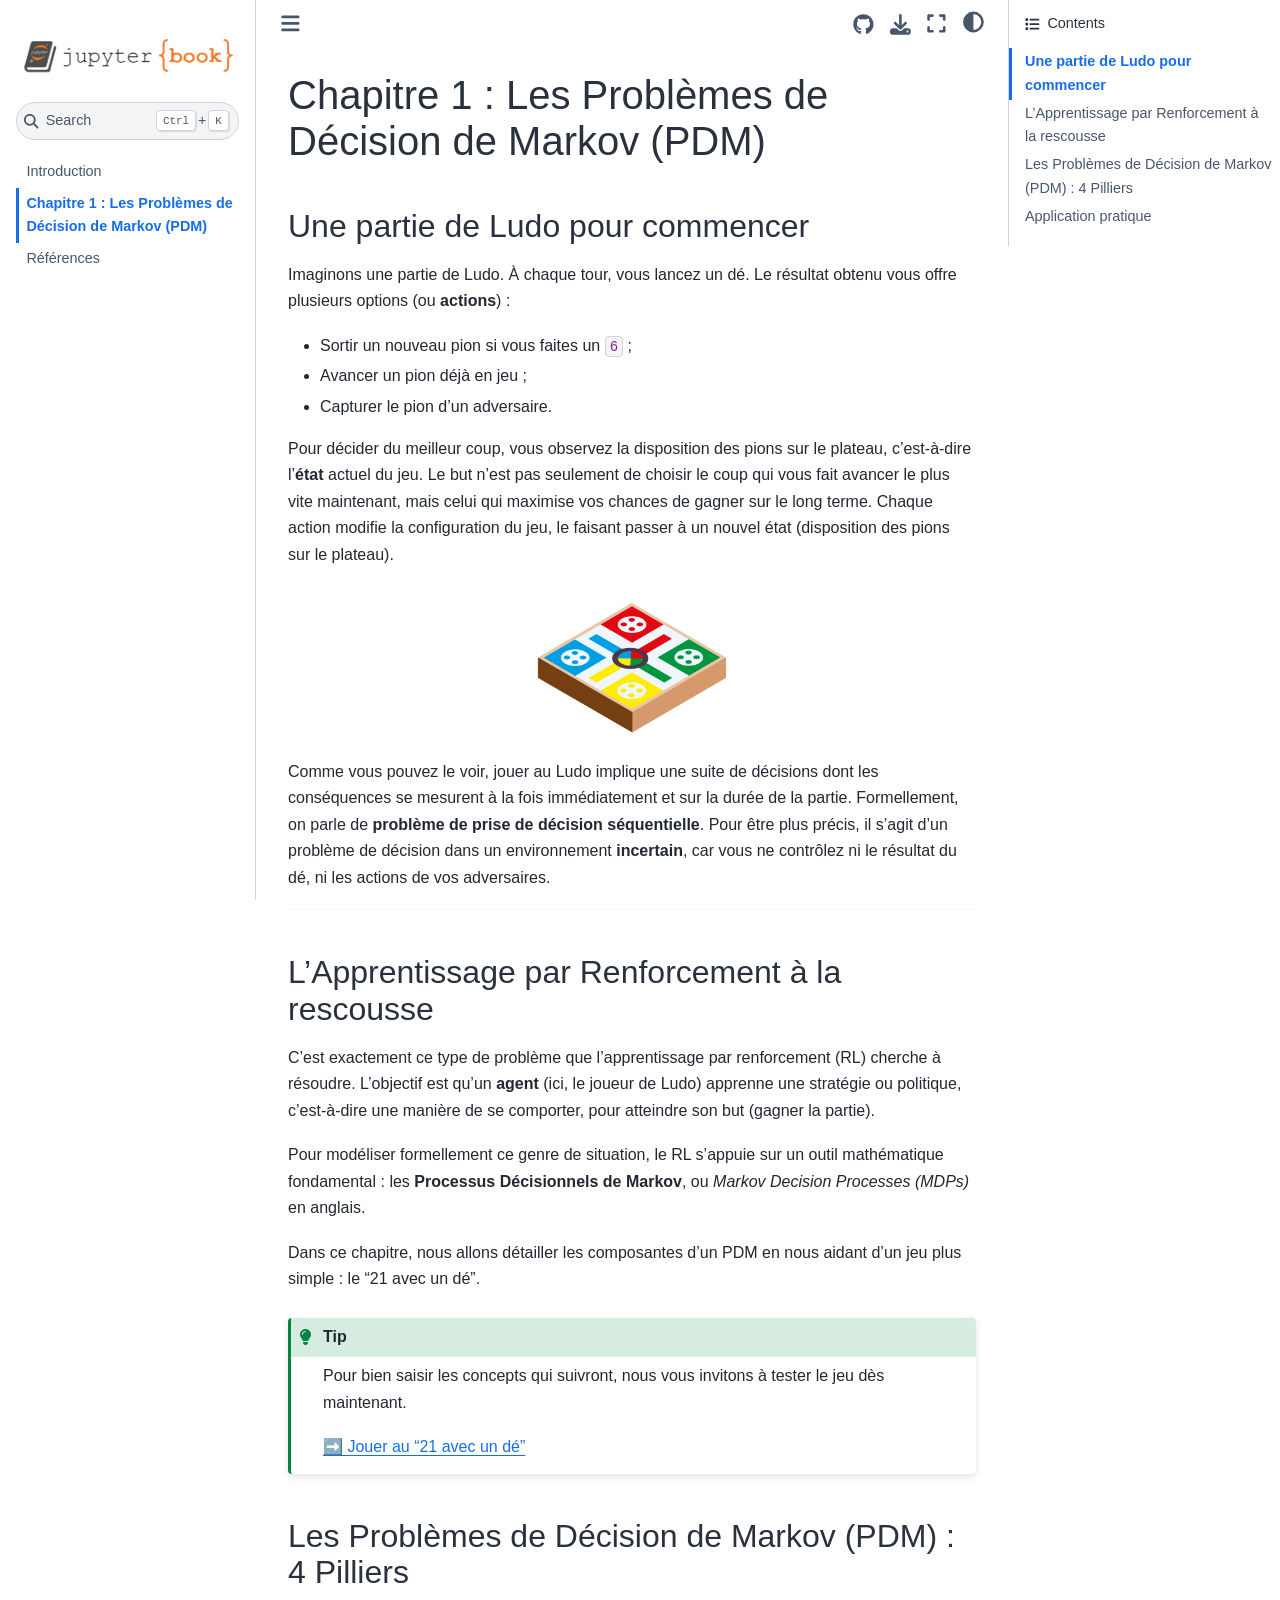
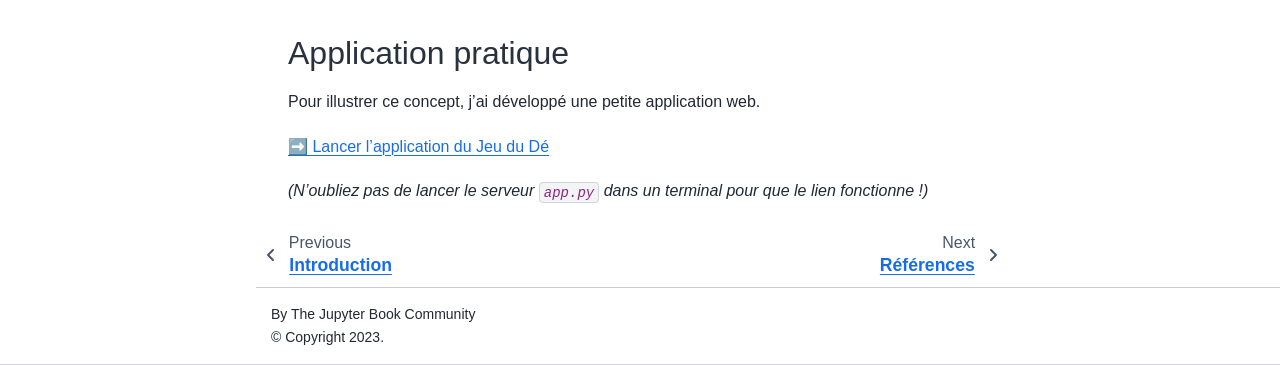
==== commit f6fb23d2: "feat: Ajout du Chapitre 1 (PDM) et de l'app du jeu de dé Ce commit majeur introduit la première sect" ====
--- a/jupyter_book/_build/html/ch01_jeu_de.html
+++ b/jupyter_book/_build/html/ch01_jeu_de.html
@@ -8,7 +8,7 @@
     <meta charset="utf-8" />
     <meta name="viewport" content="width=device-width, initial-scale=1.0" /><meta name="viewport" content="width=device-width, initial-scale=1" />
 
-    <title>Chapitre 1 : Le Jeu du Dé &#8212; My sample book</title>
+    <title>Chapitre 1 : Les Problèmes de Décision de Markov (PDM) &#8212; My sample book</title>
   
   
   
@@ -60,7 +60,8 @@
     <script>DOCUMENTATION_OPTIONS.pagename = 'ch01_jeu_de';</script>
     <link rel="index" title="Index" href="genindex.html" />
     <link rel="search" title="Search" href="search.html" />
-    <link rel="prev" title="Welcome to your Jupyter Book" href="intro.html" />
+    <link rel="next" title="Références" href="references.html" />
+    <link rel="prev" title="Introduction" href="intro.html" />
   <meta name="viewport" content="width=device-width, initial-scale=1"/>
   <meta name="docsearch:language" content="en"/>
   </head>
@@ -174,12 +175,13 @@
         <ul class="nav bd-sidenav bd-sidenav__home-link">
             <li class="toctree-l1">
                 <a class="reference internal" href="intro.html">
-                    Welcome to your Jupyter Book
+                    Introduction
                 </a>
             </li>
         </ul>
         <ul class="current nav bd-sidenav">
-<li class="toctree-l1 current active"><a class="current reference internal" href="#">Chapitre 1 : Le Jeu du Dé</a></li>
+<li class="toctree-l1 current active"><a class="current reference internal" href="#">Chapitre 1 : Les Problèmes de Décision de Markov (PDM)</a></li>
+<li class="toctree-l1"><a class="reference internal" href="references.html">Références</a></li>
 </ul>
 
     </div>
@@ -365,7 +367,7 @@
               
 
 <div id="jb-print-docs-body" class="onlyprint">
-    <h1>Chapitre 1 : Le Jeu du Dé</h1>
+    <h1>Chapitre 1 : Les Problèmes de Décision de Markov (PDM)</h1>
     <!-- Table of contents -->
     <div id="print-main-content">
         <div id="jb-print-toc">
@@ -375,6 +377,9 @@
             </div>
             <nav aria-label="Page">
                 <ul class="visible nav section-nav flex-column">
+<li class="toc-h2 nav-item toc-entry"><a class="reference internal nav-link" href="#une-partie-de-ludo-pour-commencer">Une partie de Ludo pour commencer</a></li>
+<li class="toc-h2 nav-item toc-entry"><a class="reference internal nav-link" href="#l-apprentissage-par-renforcement-a-la-rescousse">L’Apprentissage par Renforcement à la rescousse</a></li>
+<li class="toc-h2 nav-item toc-entry"><a class="reference internal nav-link" href="#les-problemes-de-decision-de-markov-pdm-4-pilliers">Les Problèmes de Décision de Markov (PDM) : 4 Pilliers</a></li>
 <li class="toc-h2 nav-item toc-entry"><a class="reference internal nav-link" href="#application-pratique">Application pratique</a></li>
 </ul>
             </nav>
@@ -387,13 +392,40 @@
 <div id="searchbox"></div>
                 <article class="bd-article">
                   
-  <section class="tex2jax_ignore mathjax_ignore" id="chapitre-1-le-jeu-du-de">
-<h1>Chapitre 1 : Le Jeu du Dé<a class="headerlink" href="#chapitre-1-le-jeu-du-de" title="Link to this heading">#</a></h1>
-<p>Ceci est le premier exemple du cours, le jeu “21-avec-un-dé”. C’est un problème de décision séquentielle simple où à chaque tour, nous devons choisir entre deux actions : lancer le dé ou s’arrêter.</p>
+  <section class="tex2jax_ignore mathjax_ignore" id="chapitre-1-les-problemes-de-decision-de-markov-pdm">
+<h1>Chapitre 1 : Les Problèmes de Décision de Markov (PDM)<a class="headerlink" href="#chapitre-1-les-problemes-de-decision-de-markov-pdm" title="Link to this heading">#</a></h1>
+<section id="une-partie-de-ludo-pour-commencer">
+<h2>Une partie de Ludo pour commencer<a class="headerlink" href="#une-partie-de-ludo-pour-commencer" title="Link to this heading">#</a></h2>
+<p>Imaginons une partie de Ludo. À chaque tour, vous lancez un dé. Le résultat obtenu vous offre plusieurs options (ou <strong>actions</strong>) :</p>
+<ul class="simple">
+<li><p>Sortir un nouveau pion si vous faites un <code class="docutils literal notranslate"><span class="pre">6</span></code> ;</p></li>
+<li><p>Avancer un pion déjà en jeu ;</p></li>
+<li><p>Capturer le pion d’un adversaire.</p></li>
+</ul>
+<p>Pour décider du meilleur coup, vous observez la disposition des pions sur le plateau, c’est-à-dire l’<strong>état</strong> actuel du jeu. Le but n’est pas seulement de choisir le coup qui vous fait avancer le plus vite maintenant, mais celui qui maximise vos chances de gagner sur le long terme. Chaque action modifie la configuration du jeu, le faisant passer à un nouvel état (disposition des pions sur le plateau).</p>
+<a class="bg-transparent mb-1 reference internal image-reference" href="_images/ludo.png"><img alt="ludo" class="bg-transparent mb-1 align-center" src="_images/ludo.png" style="width: 300px;" />
+</a>
+<p>Comme vous pouvez le voir, jouer au Ludo implique une suite de décisions dont les conséquences se mesurent à la fois immédiatement et sur la durée de la partie. Formellement, on parle de <strong>problème de prise de décision séquentielle</strong>. Pour être plus précis, il s’agit d’un problème de décision dans un environnement <strong>incertain</strong>, car vous ne contrôlez ni le résultat du dé, ni les actions de vos adversaires.</p>
+</section>
+<hr class="docutils" />
+<section id="l-apprentissage-par-renforcement-a-la-rescousse">
+<h2>L’Apprentissage par Renforcement à la rescousse<a class="headerlink" href="#l-apprentissage-par-renforcement-a-la-rescousse" title="Link to this heading">#</a></h2>
+<p>C’est exactement ce type de problème que l’apprentissage par renforcement (RL) cherche à résoudre. L’objectif est qu’un <strong>agent</strong> (ici, le joueur de Ludo) apprenne une stratégie ou politique, c’est-à-dire une manière de se comporter, pour atteindre son but (gagner la partie).</p>
+<p>Pour modéliser formellement ce genre de situation, le RL s’appuie sur un outil mathématique fondamental : les <strong>Processus Décisionnels de Markov</strong>, ou <em>Markov Decision Processes (MDPs)</em> en anglais.</p>
+<p>Dans ce chapitre, nous allons détailler les composantes d’un PDM en nous aidant d’un jeu plus simple : le “21 avec un dé”.</p>
+<div class="admonition tip">
+<p class="admonition-title">Tip</p>
+<p>Pour bien saisir les concepts qui suivront, nous vous invitons à tester le jeu dès maintenant.</p>
+<p><a href="https://www.google.com/url?sa=E&source=gmail&q=http://127.0.0.1:5000" target="_blank" rel="noopener noreferrer">➡️ Jouer au “21 avec un dé”</a></p>
+</div>
+</section>
+<section id="les-problemes-de-decision-de-markov-pdm-4-pilliers">
+<h2>Les Problèmes de Décision de Markov (PDM) : 4 Pilliers<a class="headerlink" href="#les-problemes-de-decision-de-markov-pdm-4-pilliers" title="Link to this heading">#</a></h2>
+</section>
 <section id="application-pratique">
 <h2>Application pratique<a class="headerlink" href="#application-pratique" title="Link to this heading">#</a></h2>
 <p>Pour illustrer ce concept, j’ai développé une petite application web.</p>
-<p><a class="reference external" href="http://127.0.0.1:5000">➡️ Lancer l’application du Jeu du Dé</a></p>
+<p><a href="https://www.google.com/url?sa=E&source=gmail&q=http://127.0.0.1:5000" target="_blank" rel="noopener noreferrer">➡️ Lancer l’application du Jeu du Dé</a></p>
 <p><em>(N’oubliez pas de lancer le serveur <code class="docutils literal notranslate"><span class="pre">app.py</span></code> dans un terminal pour que le lien fonctionne !)</em></p>
 </section>
 </section>
@@ -434,8 +466,17 @@
       <i class="fa-solid fa-angle-left"></i>
       <div class="prev-next-info">
         <p class="prev-next-subtitle">previous</p>
-        <p class="prev-next-title">Welcome to your Jupyter Book</p>
+        <p class="prev-next-title">Introduction</p>
       </div>
+    </a>
+    <a class="right-next"
+       href="references.html"
+       title="next page">
+      <div class="prev-next-info">
+        <p class="prev-next-subtitle">next</p>
+        <p class="prev-next-title">Références</p>
+      </div>
+      <i class="fa-solid fa-angle-right"></i>
     </a>
 </div>
                 </footer>
@@ -453,6 +494,9 @@
   </div>
   <nav class="bd-toc-nav page-toc">
     <ul class="visible nav section-nav flex-column">
+<li class="toc-h2 nav-item toc-entry"><a class="reference internal nav-link" href="#une-partie-de-ludo-pour-commencer">Une partie de Ludo pour commencer</a></li>
+<li class="toc-h2 nav-item toc-entry"><a class="reference internal nav-link" href="#l-apprentissage-par-renforcement-a-la-rescousse">L’Apprentissage par Renforcement à la rescousse</a></li>
+<li class="toc-h2 nav-item toc-entry"><a class="reference internal nav-link" href="#les-problemes-de-decision-de-markov-pdm-4-pilliers">Les Problèmes de Décision de Markov (PDM) : 4 Pilliers</a></li>
 <li class="toc-h2 nav-item toc-entry"><a class="reference internal nav-link" href="#application-pratique">Application pratique</a></li>
 </ul>
   </nav></div>
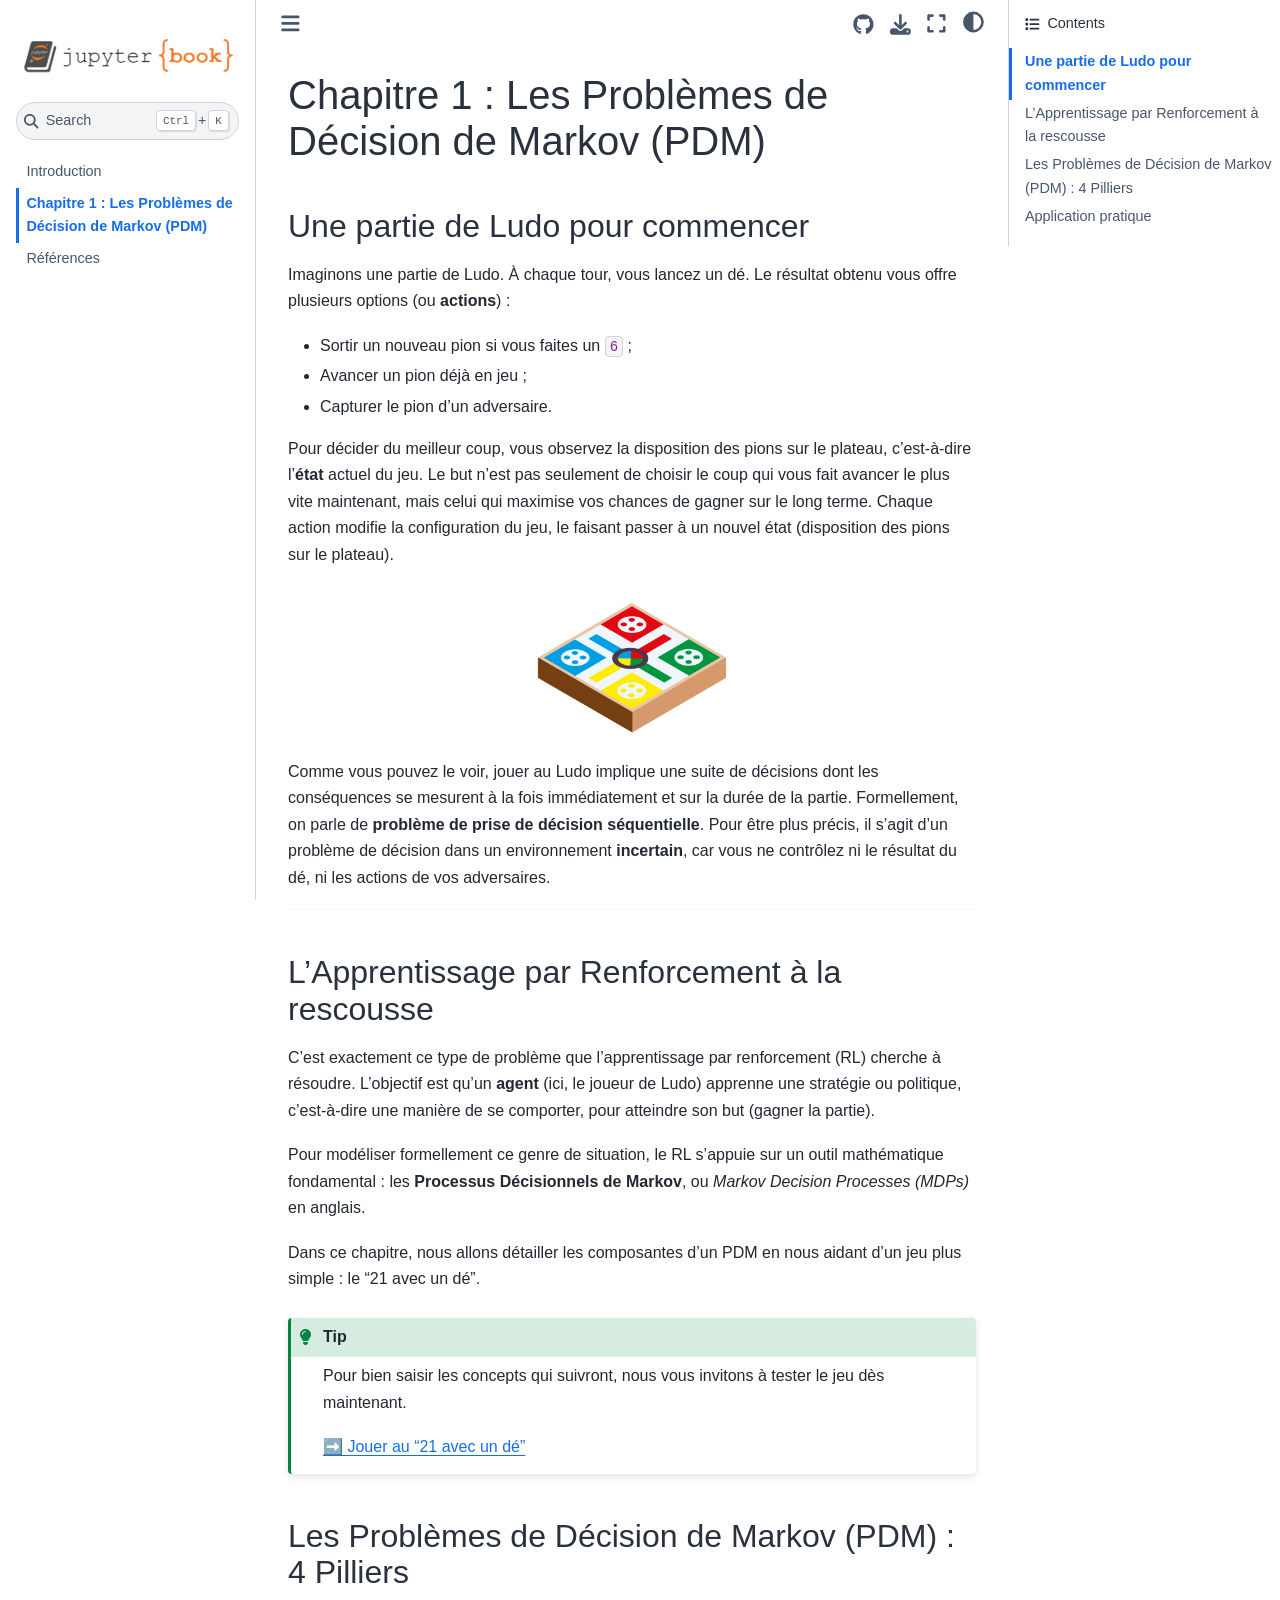
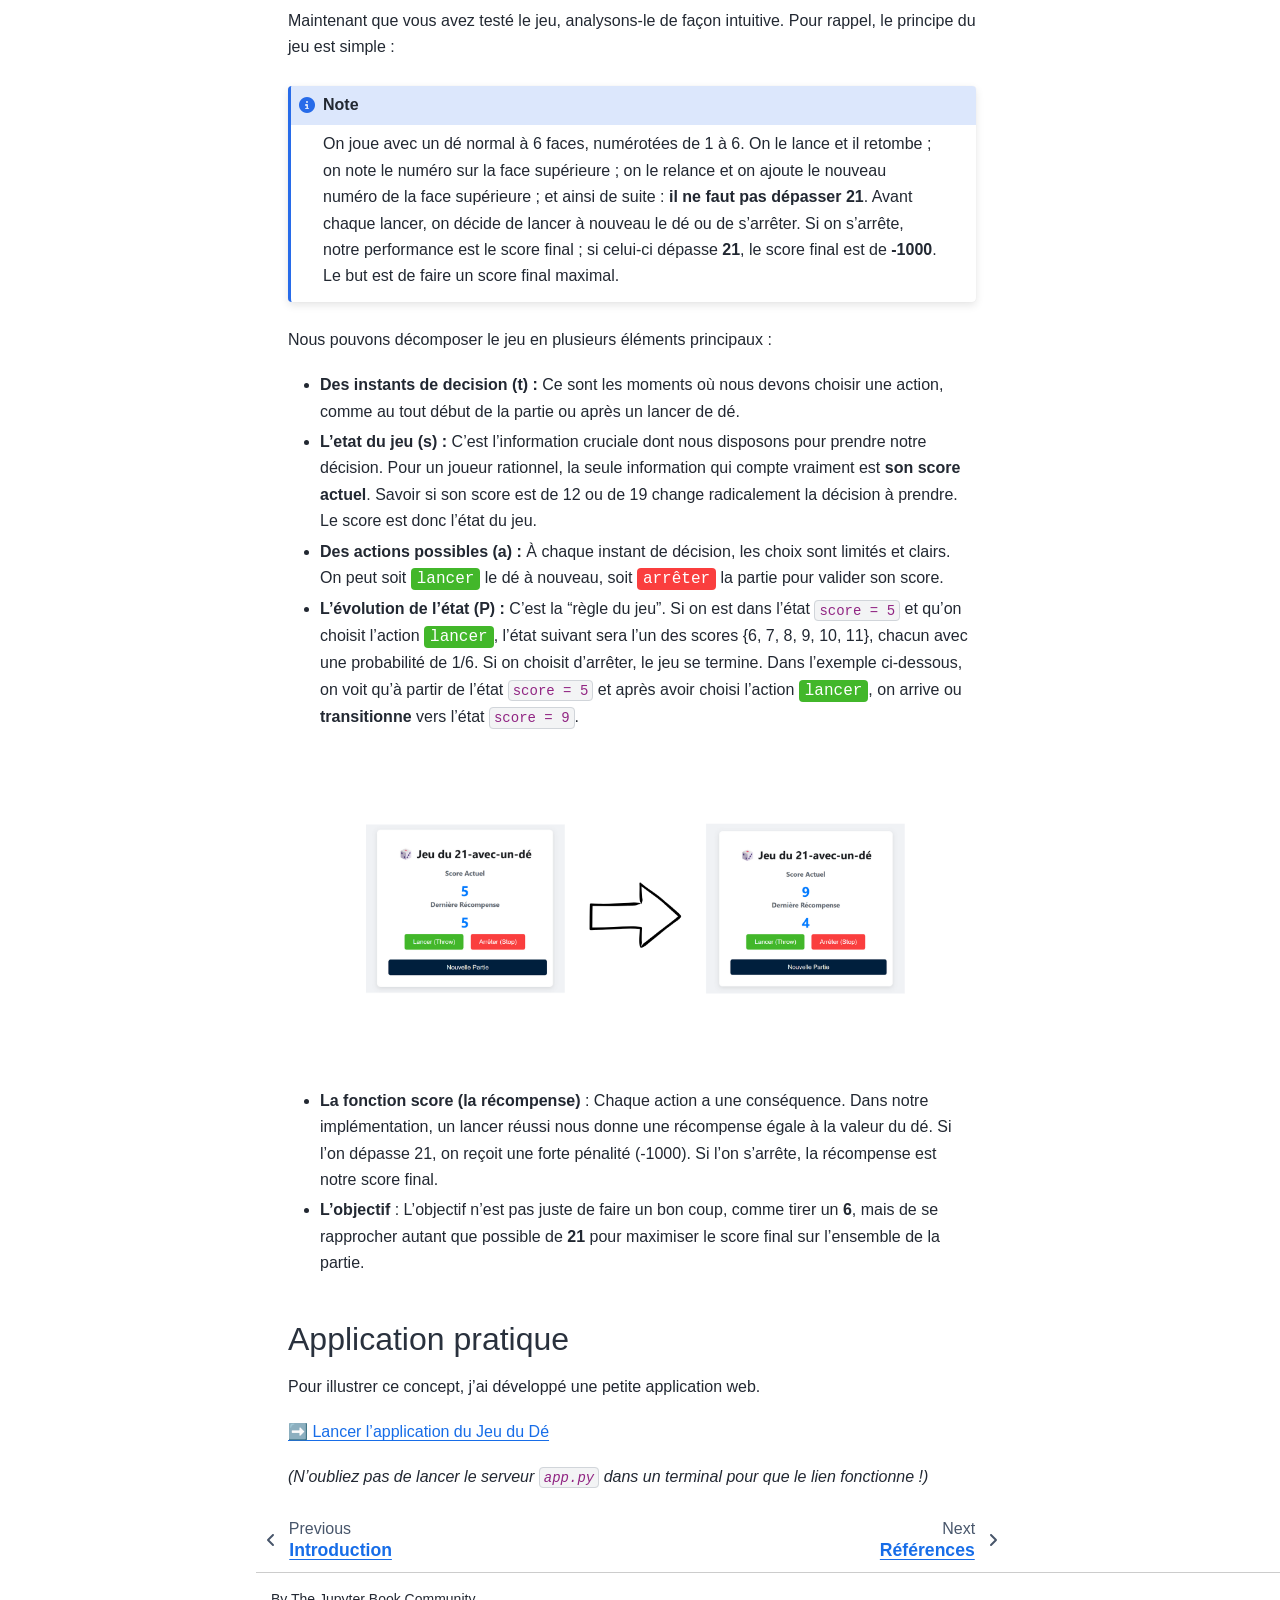
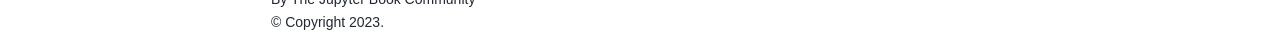
==== commit 5565d7b4: "docs(ch01): Ajout de l'analyse informelle du jeu de dé Rédaction de la section qui décompose de mani" ====
--- a/jupyter_book/_build/html/ch01_jeu_de.html
+++ b/jupyter_book/_build/html/ch01_jeu_de.html
@@ -421,6 +421,24 @@
 </section>
 <section id="les-problemes-de-decision-de-markov-pdm-4-pilliers">
 <h2>Les Problèmes de Décision de Markov (PDM) : 4 Pilliers<a class="headerlink" href="#les-problemes-de-decision-de-markov-pdm-4-pilliers" title="Link to this heading">#</a></h2>
+<p>Maintenant que vous avez testé le jeu, analysons-le de façon intuitive. Pour rappel, le principe du jeu est simple :</p>
+<div class="admonition note">
+<p class="admonition-title">Note</p>
+<p>On joue avec un dé normal à 6 faces, numérotées de 1 à 6. On le lance et il retombe ; on note le numéro sur la face supérieure ; on le relance et on ajoute le nouveau numéro de la face supérieure ; et ainsi de suite : <strong>il ne faut pas dépasser 21</strong>. Avant chaque lancer, on décide de lancer à nouveau le dé ou de s’arrêter. Si on s’arrête, notre performance est le score final ; si celui-ci dépasse <strong>21</strong>, le score final est de <strong>-1000</strong>. Le but est de faire un score final maximal.</p>
+</div>
+<p>Nous pouvons décomposer le jeu en plusieurs éléments principaux :</p>
+<ul class="simple">
+<li><p><strong>Des instants de decision (t) :</strong> Ce sont les moments où nous devons choisir une action, comme au tout début de la partie ou après un lancer de dé.</p></li>
+<li><p><strong>L’etat du jeu (s) :</strong> C’est l’information cruciale dont nous disposons pour prendre notre décision. Pour un joueur rationnel, la seule information qui compte vraiment est <strong>son score actuel</strong>. Savoir si son score est de 12 ou de 19 change radicalement la décision à prendre. Le score est donc l’état du jeu.</p></li>
+<li><p><strong>Des actions possibles (a) :</strong> À chaque instant de décision, les choix sont limités et clairs. On peut soit <span style="background-color:#42b72a; color:white; padding: 2px 6px; border-radius: 4px; font-family: monospace;">lancer</span> le dé à nouveau, soit <span style="background-color:#fa3e3e; color:white; padding: 2px 6px; border-radius: 4px; font-family: monospace;">arrêter</span> la partie pour valider son score.</p></li>
+<li><p><strong>L’évolution de l’état (P) :</strong> C’est la “règle du jeu”. Si on est dans l’état <code class="docutils literal notranslate"><span class="pre">score</span> <span class="pre">=</span> <span class="pre">5</span></code> et qu’on choisit l’action <span style="background-color:#42b72a; color:white; padding: 2px 6px; border-radius: 4px; font-family: monospace;">lancer</span>, l’état suivant sera l’un des scores {6, 7, 8, 9, 10, 11}, chacun avec une probabilité de 1/6. Si on choisit d’arrêter, le jeu se termine. Dans l’exemple ci-dessous, on voit qu’à partir de l’état <code class="docutils literal notranslate"><span class="pre">score</span> <span class="pre">=</span> <span class="pre">5</span></code> et après avoir choisi l’action <span style="background-color:#42b72a; color:white; padding: 2px 6px; border-radius: 4px; font-family: monospace;">lancer</span>, on arrive ou <strong>transitionne</strong> vers l’état <code class="docutils literal notranslate"><span class="pre">score</span> <span class="pre">=</span> <span class="pre">9</span></code>.</p></li>
+</ul>
+<a class="bg-transparent mb-1 reference internal image-reference" href="_images/dice21_transition.png"><img alt="transition" class="bg-transparent mb-1 align-center" src="_images/dice21_transition.png" style="width: 600px;" />
+</a>
+<ul class="simple">
+<li><p><strong>La fonction score (la récompense)</strong> : Chaque action a une conséquence. Dans notre implémentation, un lancer réussi nous donne une récompense égale à la valeur du dé. Si l’on dépasse 21, on reçoit une forte pénalité (-1000). Si l’on s’arrête, la récompense est notre score final.</p></li>
+<li><p><strong>L’objectif</strong> : L’objectif n’est pas juste de faire un bon coup, comme tirer un <strong>6</strong>, mais de se rapprocher autant que possible de <strong>21</strong> pour maximiser le score final sur l’ensemble de la partie.</p></li>
+</ul>
 </section>
 <section id="application-pratique">
 <h2>Application pratique<a class="headerlink" href="#application-pratique" title="Link to this heading">#</a></h2>
